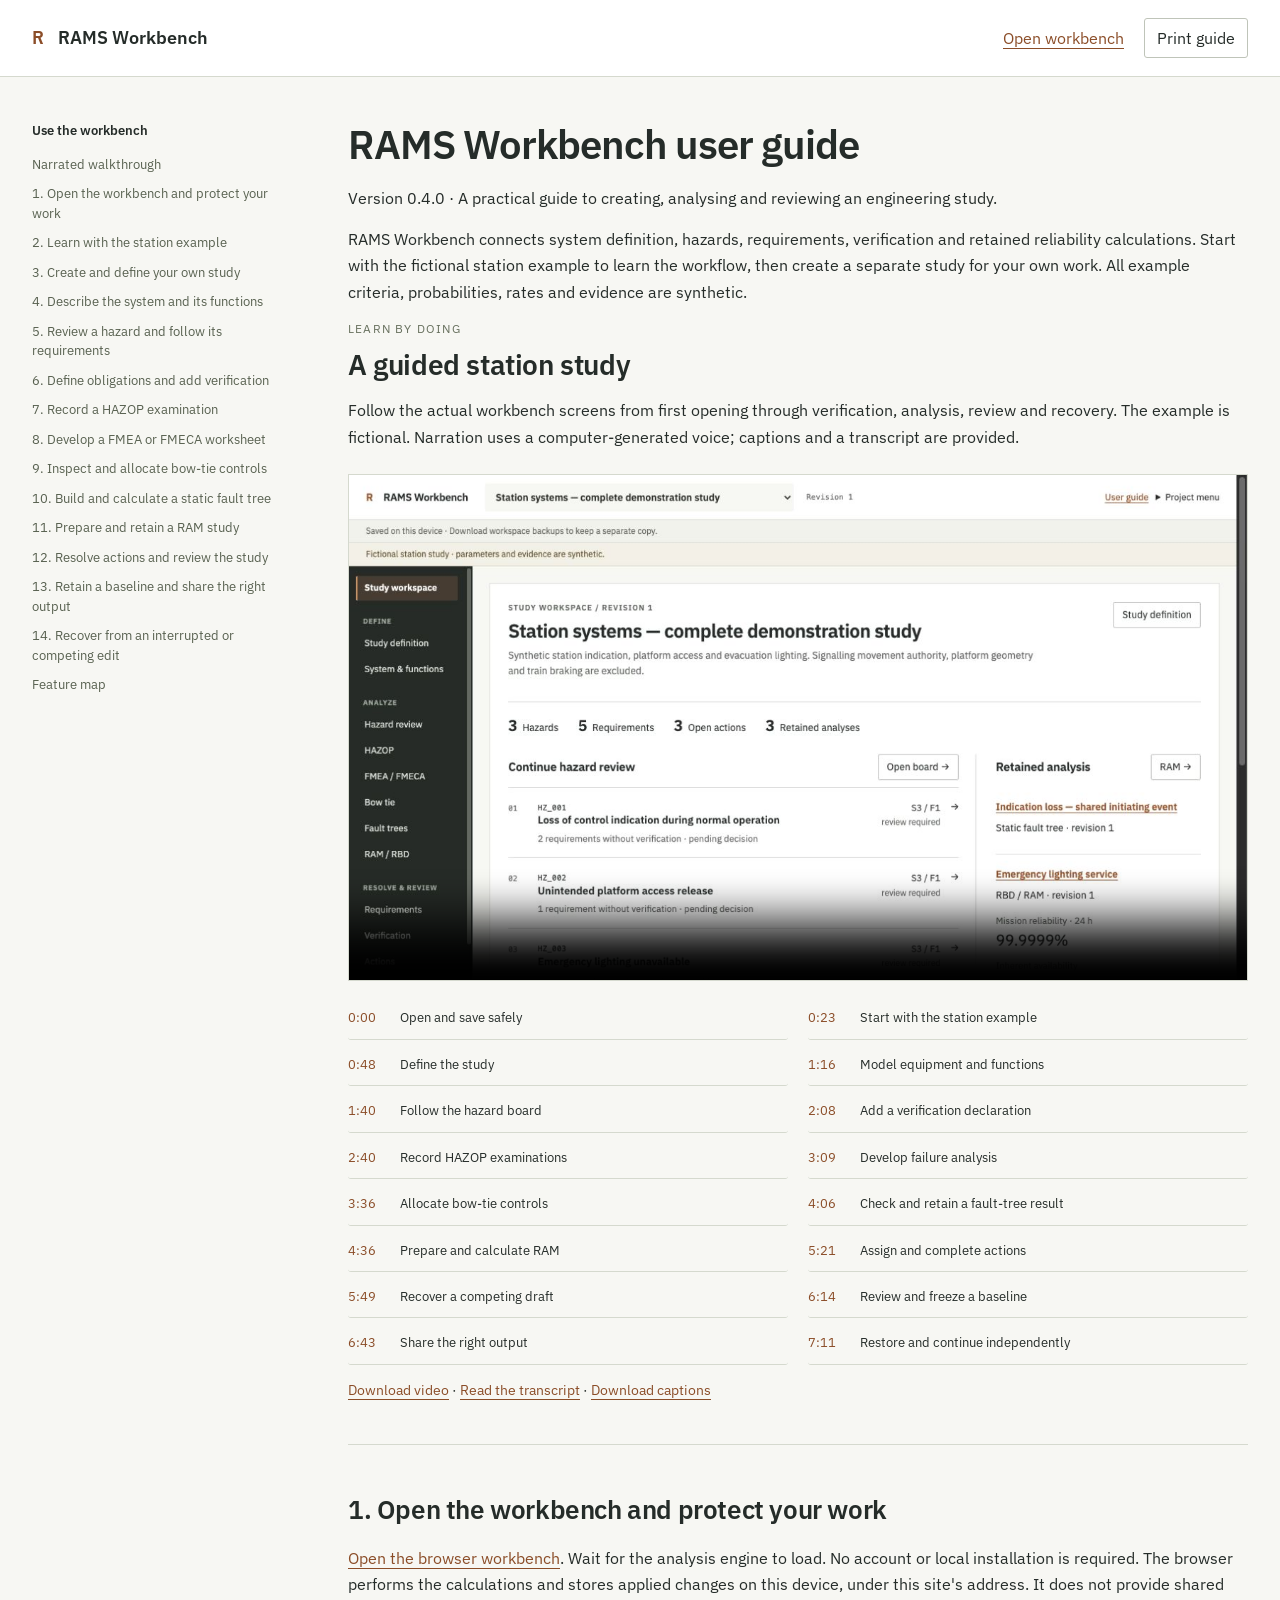
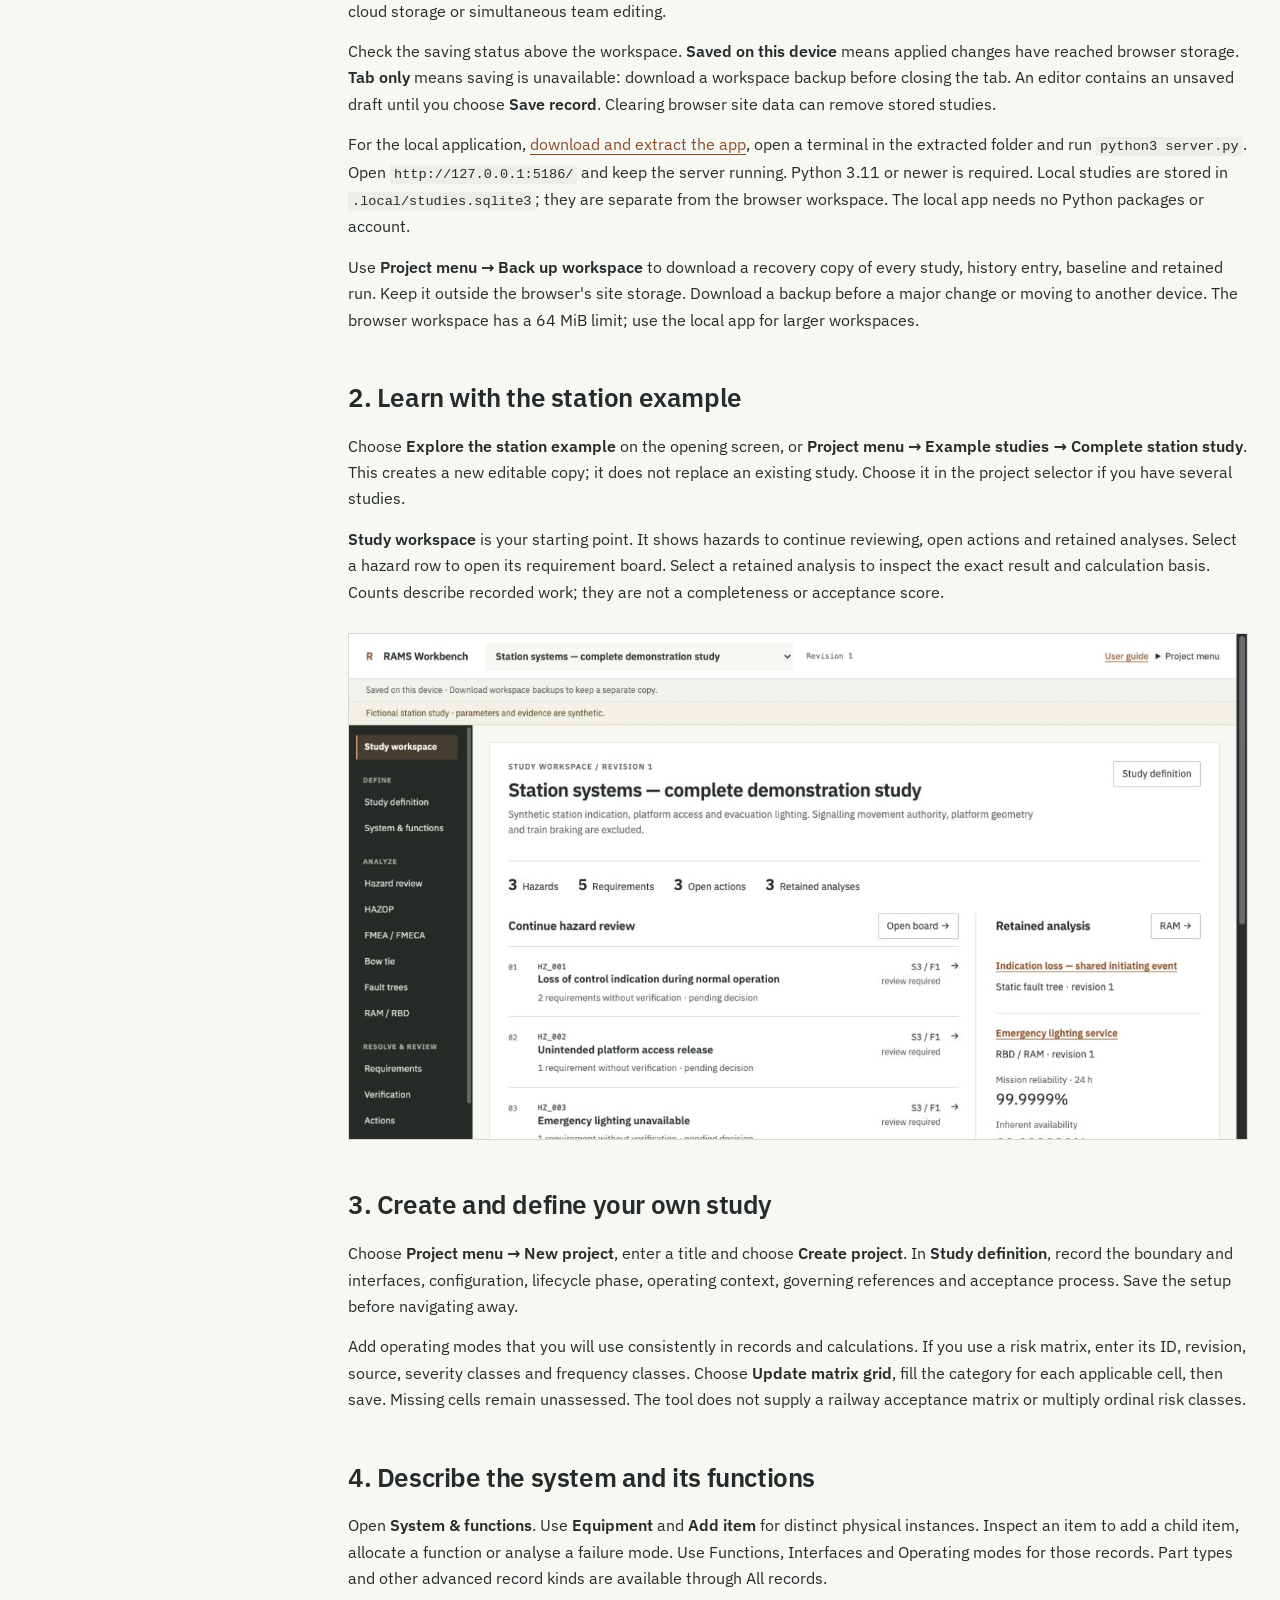
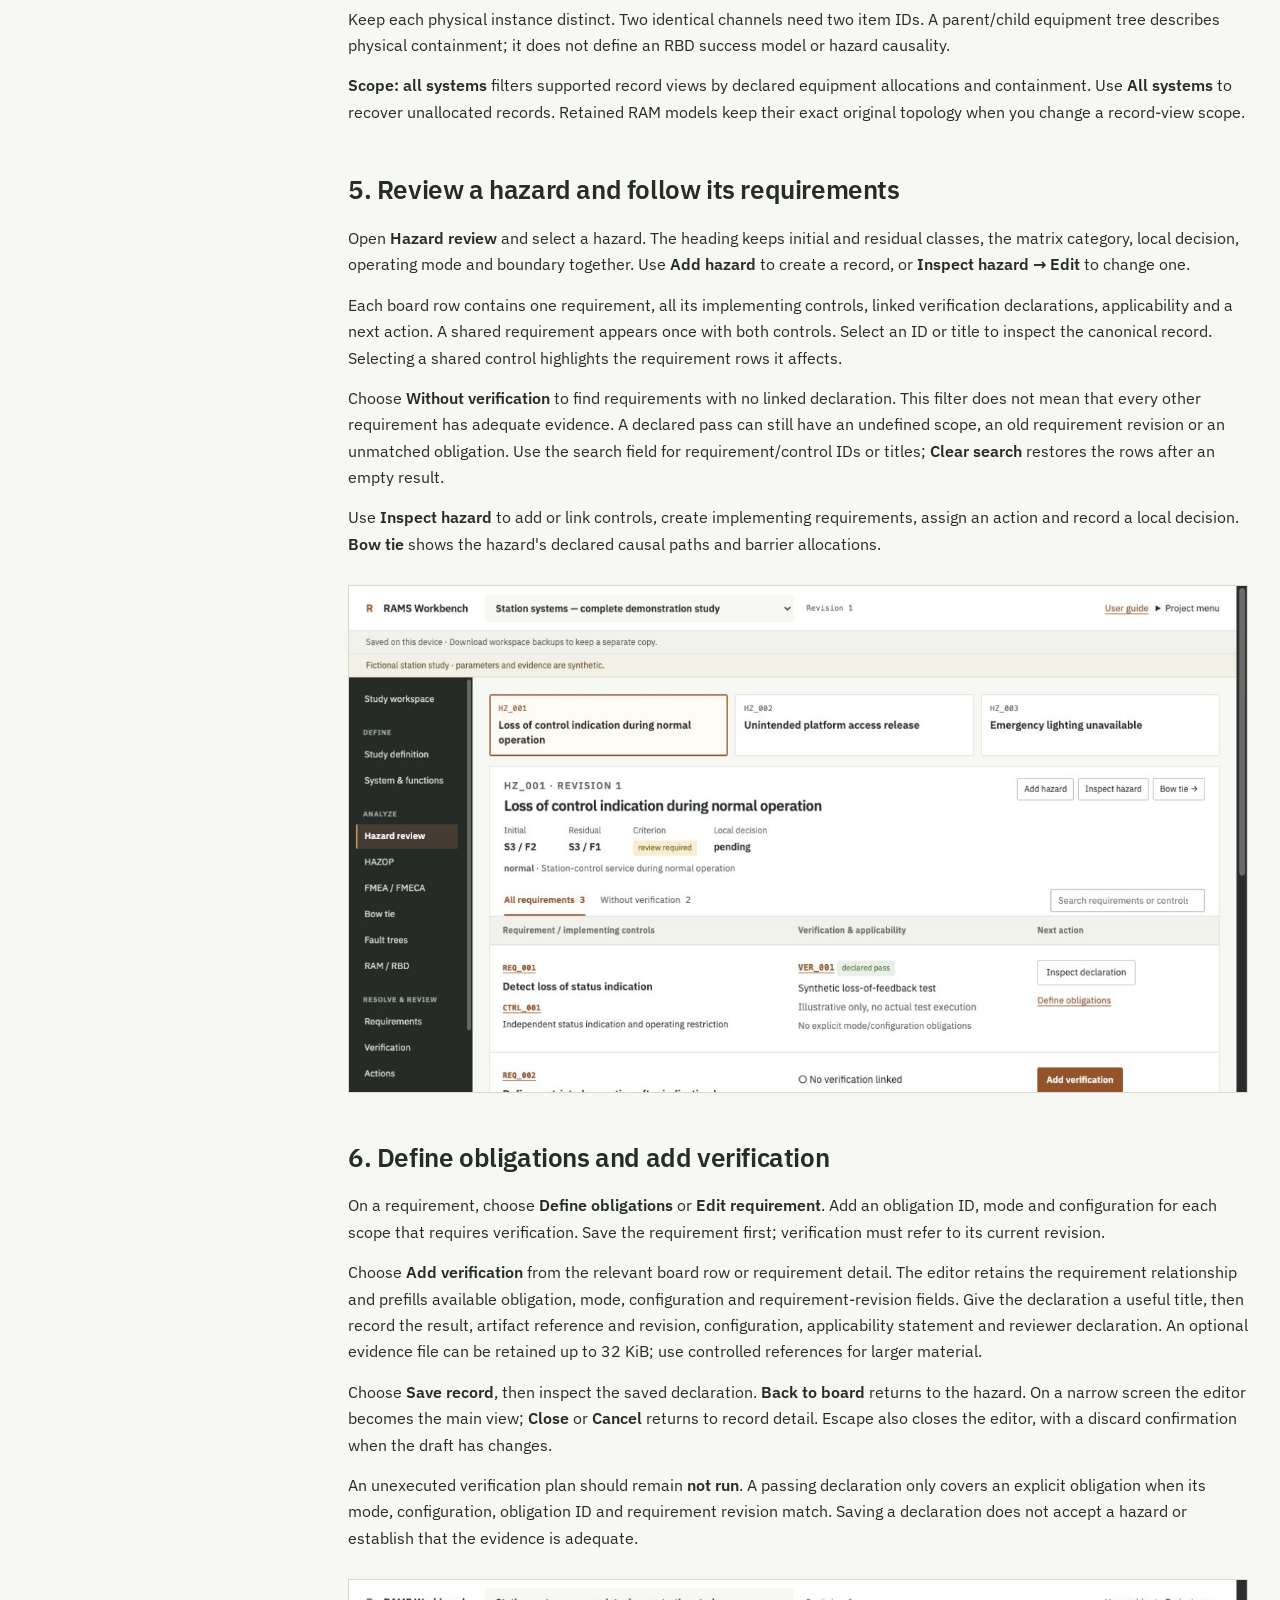
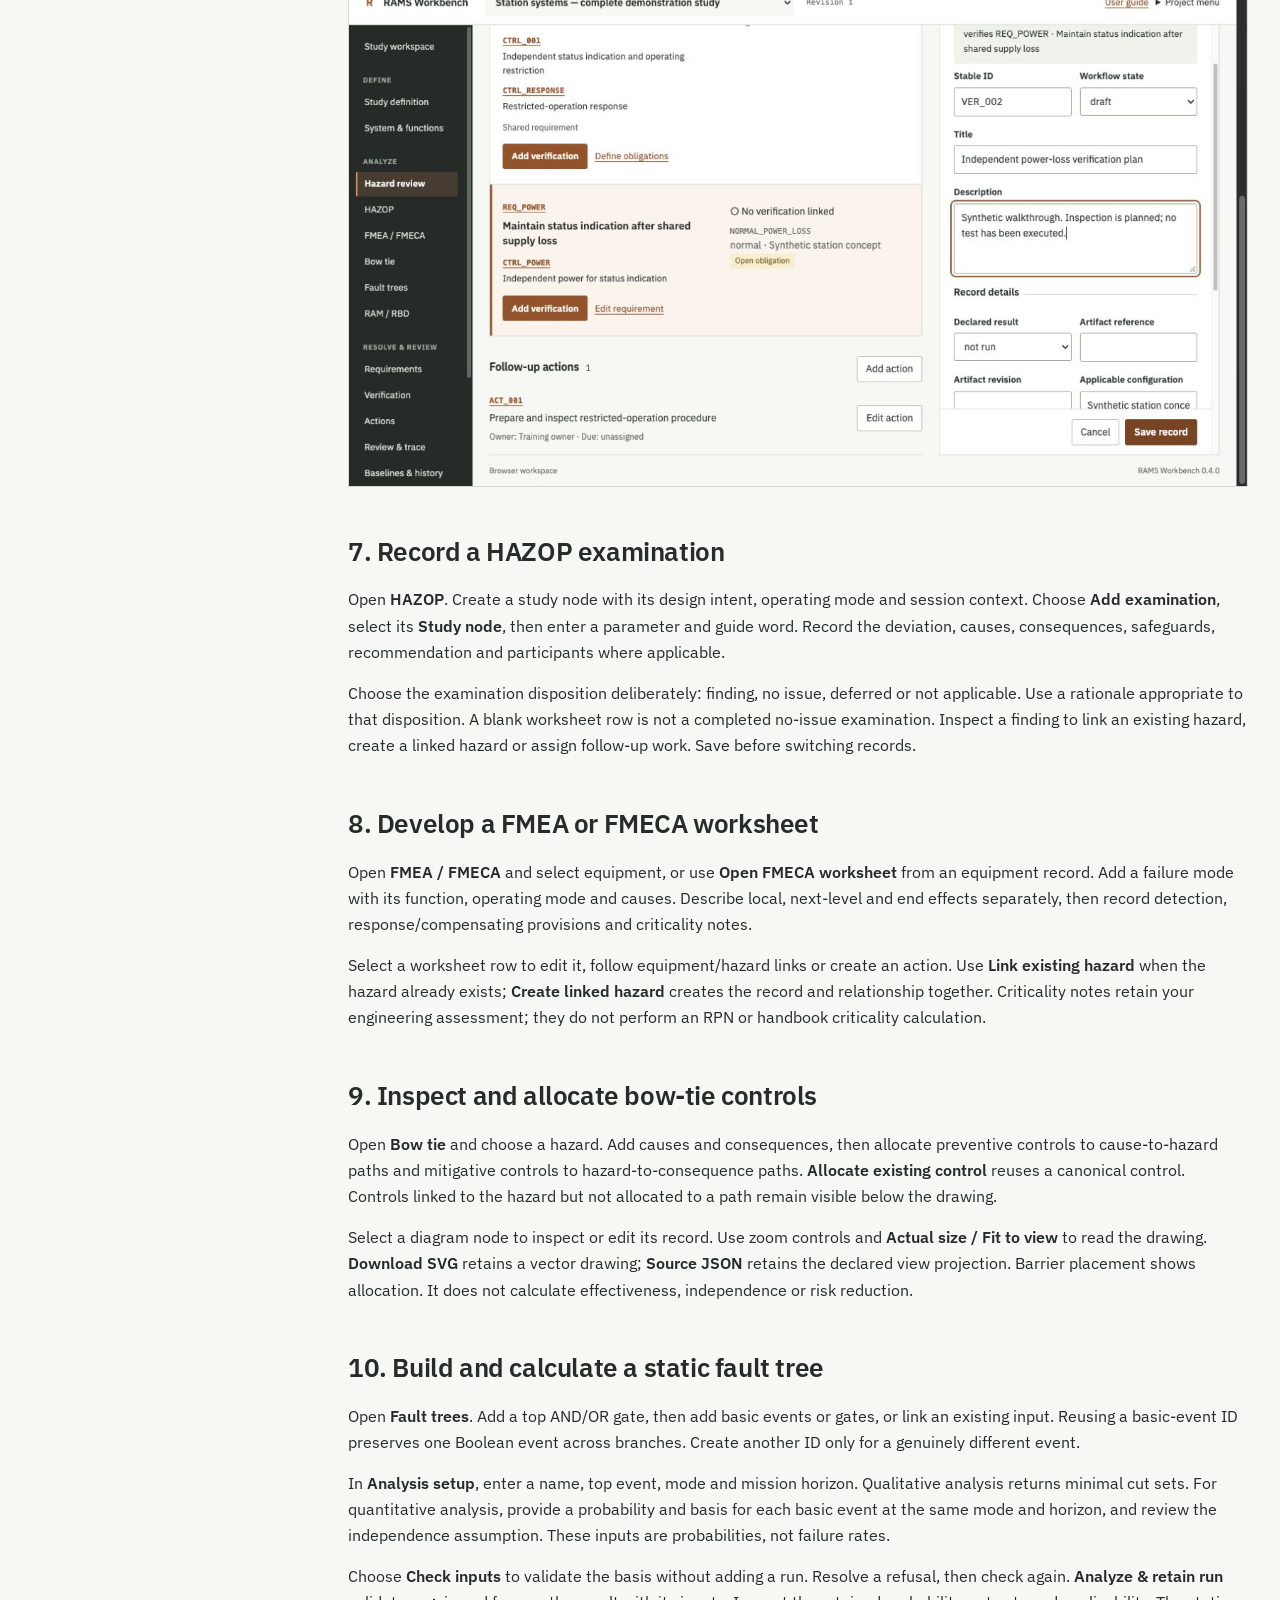
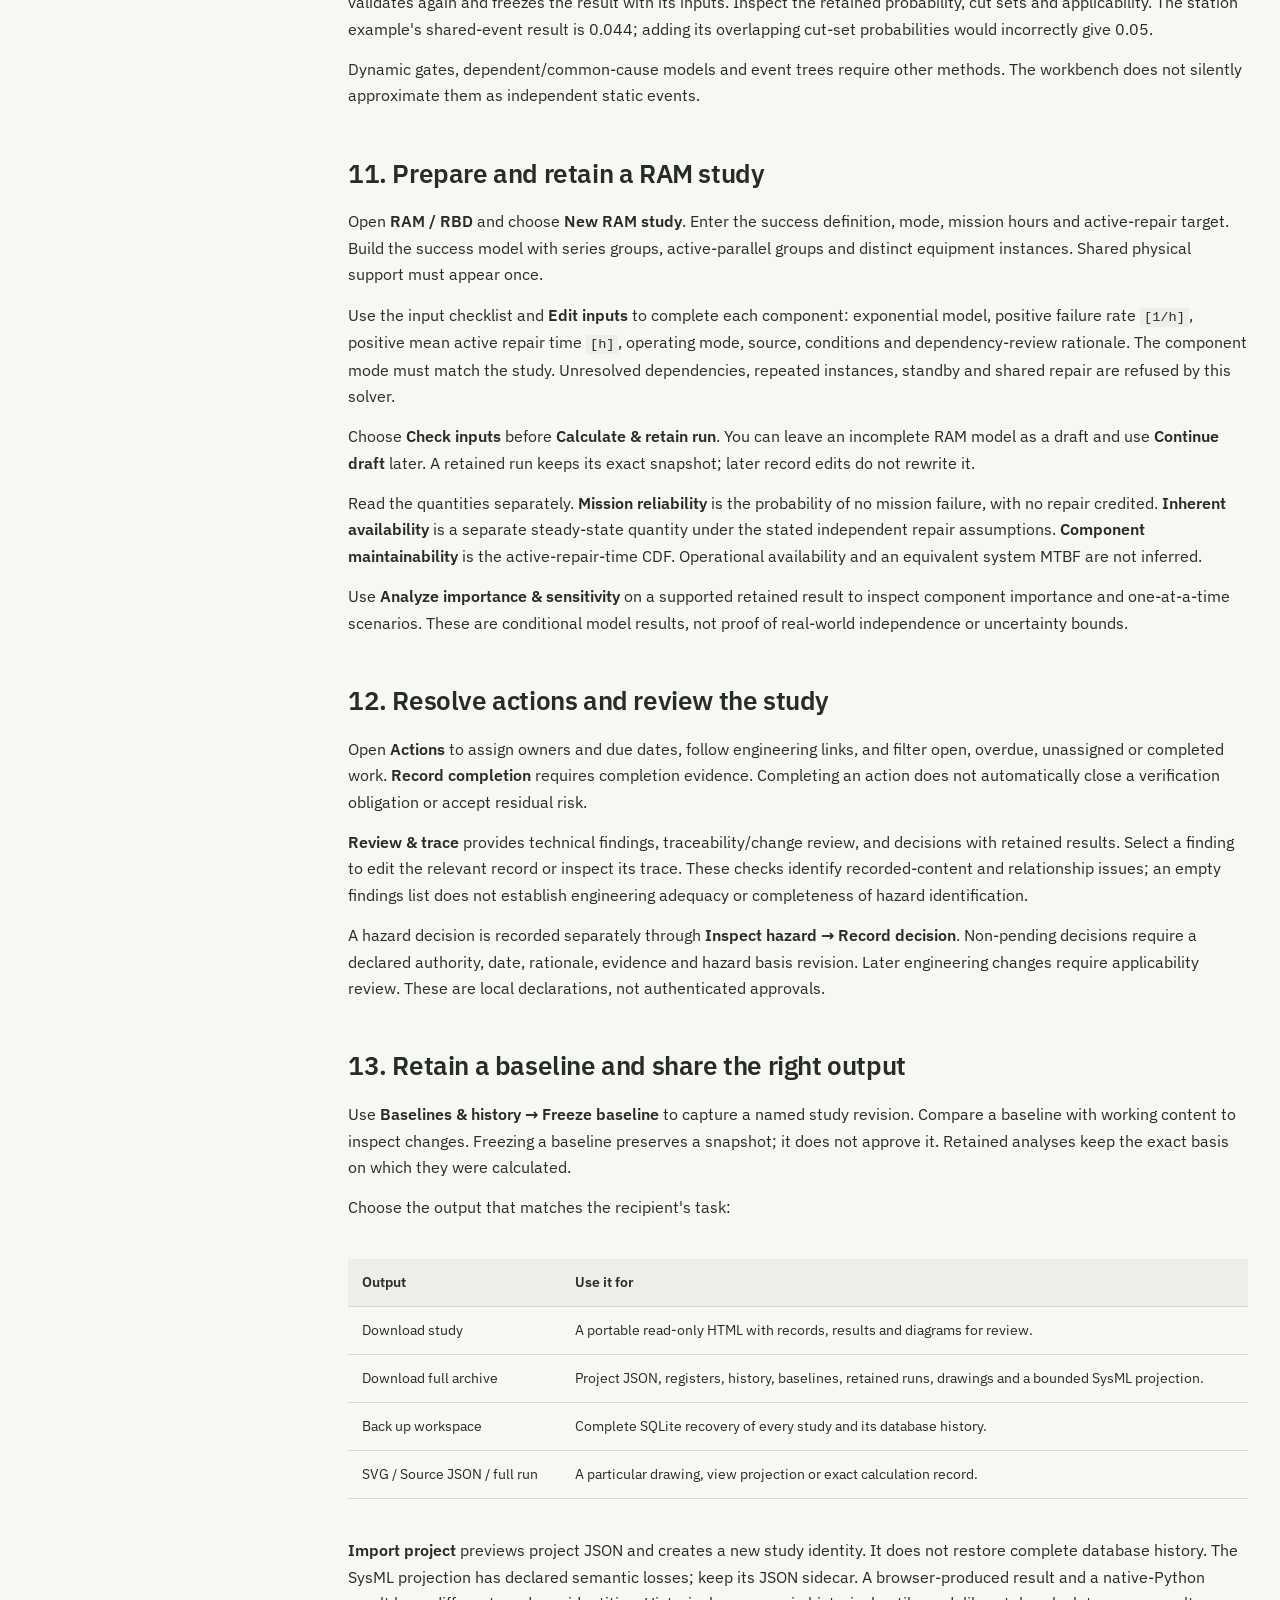
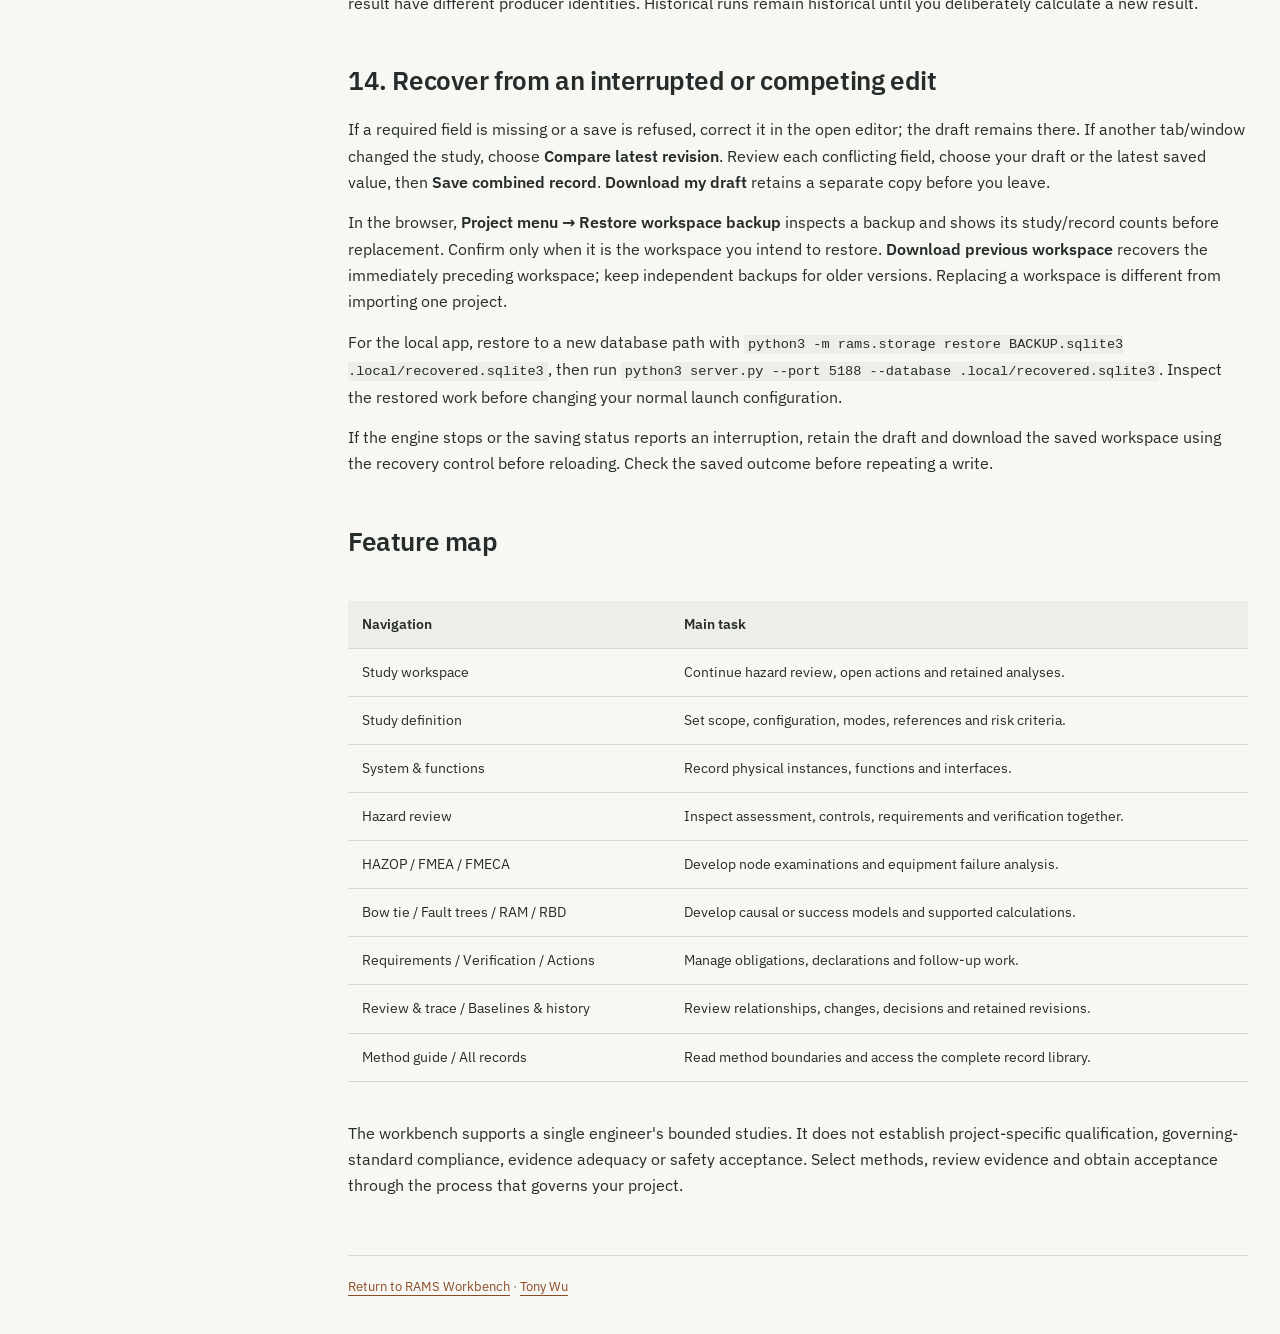
==== guide/index.html @ c4678a1a "Publish RAMS Workbench 0.4.0 with user guide and narrated walkthrough" ====
<!doctype html><html lang="en"><head><meta charset="utf-8"><meta name="viewport" content="width=device-width,initial-scale=1"><title>RAMS Workbench — user guide & walkthrough</title><link rel="stylesheet" href="guide.css"><script src="guide.js" defer></script></head><body>
<header><a class="brand" href="../">R <span>RAMS Workbench</span></a><div><a href="../">Open workbench</a><button id="printGuide">Print guide</button></div></header>
<main><aside aria-label="Guide contents"><strong>Use the workbench</strong><a href="#walkthrough">Narrated walkthrough</a><a href="#1-open-the-workbench-and-protect-your-work">1. Open the workbench and protect your work</a><a href="#2-learn-with-the-station-example">2. Learn with the station example</a><a href="#3-create-and-define-your-own-study">3. Create and define your own study</a><a href="#4-describe-the-system-and-its-functions">4. Describe the system and its functions</a><a href="#5-review-a-hazard-and-follow-its-requirements">5. Review a hazard and follow its requirements</a><a href="#6-define-obligations-and-add-verification">6. Define obligations and add verification</a><a href="#7-record-a-hazop-examination">7. Record a HAZOP examination</a><a href="#8-develop-a-fmea-or-fmeca-worksheet">8. Develop a FMEA or FMECA worksheet</a><a href="#9-inspect-and-allocate-bow-tie-controls">9. Inspect and allocate bow-tie controls</a><a href="#10-build-and-calculate-a-static-fault-tree">10. Build and calculate a static fault tree</a><a href="#11-prepare-and-retain-a-ram-study">11. Prepare and retain a RAM study</a><a href="#12-resolve-actions-and-review-the-study">12. Resolve actions and review the study</a><a href="#13-retain-a-baseline-and-share-the-right-output">13. Retain a baseline and share the right output</a><a href="#14-recover-from-an-interrupted-or-competing-edit">14. Recover from an interrupted or competing edit</a><a href="#feature-map">Feature map</a></aside><article><h1 id="rams-workbench-user-guide">RAMS Workbench user guide</h1>
<p>Version 0.4.0 · A practical guide to creating, analysing and reviewing an engineering study.</p>
<p>RAMS Workbench connects system definition, hazards, requirements, verification and retained reliability calculations. Start with the fictional station example to learn the workflow, then create a separate study for your own work. All example criteria, probabilities, rates and evidence are synthetic.</p>
<section id="walkthrough" aria-labelledby="videoTitle"><p class="eyebrow">LEARN BY DOING</p><h2 id="videoTitle">A guided station study</h2><p>Follow the actual workbench screens from first opening through verification, analysis, review and recovery. The example is fictional. Narration uses a computer-generated voice; captions and a transcript are provided.</p><video id="walkthroughVideo" controls preload="metadata" poster="images/02-workspace.jpg"><source src="walkthrough.mp4" type="video/mp4"><track src="captions.vtt" kind="captions" srclang="en" label="English">Your browser does not support video. <a href="walkthrough.mp4">Download the walkthrough</a>.</video><div id="chapters" aria-label="Walkthrough chapters"></div><p class="video-links"><a href="walkthrough.mp4" download>Download video</a> · <a href="transcript.html">Read the transcript</a> · <a href="captions.vtt" download>Download captions</a></p></section>
<h2 id="1-open-the-workbench-and-protect-your-work">1. Open the workbench and protect your work</h2>
<p><a href="https://haitaowu12.github.io/rams-workbench-pages/">Open the browser workbench</a>. Wait for the analysis engine to load. No account or local installation is required. The browser performs the calculations and stores applied changes on this device, under this site&#x27;s address. It does not provide shared cloud storage or simultaneous team editing.</p>
<p>Check the saving status above the workspace. <strong>Saved on this device</strong> means applied changes have reached browser storage. <strong>Tab only</strong> means saving is unavailable: download a workspace backup before closing the tab. An editor contains an unsaved draft until you choose <strong>Save record</strong>. Clearing browser site data can remove stored studies.</p>
<p>For the local application, <a href="https://haitaowu12.github.io/rams-workbench-pages/rams-workbench.zip">download and extract the app</a>, open a terminal in the extracted folder and run <code>python3 server.py</code>. Open <code>http://127.0.0.1:5186/</code> and keep the server running. Python 3.11 or newer is required. Local studies are stored in <code>.local/studies.sqlite3</code>; they are separate from the browser workspace. The local app needs no Python packages or account.</p>
<p>Use <strong>Project menu → Back up workspace</strong> to download a recovery copy of every study, history entry, baseline and retained run. Keep it outside the browser&#x27;s site storage. Download a backup before a major change or moving to another device. The browser workspace has a 64 MiB limit; use the local app for larger workspaces.</p>
<h2 id="2-learn-with-the-station-example">2. Learn with the station example</h2>
<p>Choose <strong>Explore the station example</strong> on the opening screen, or <strong>Project menu → Example studies → Complete station study</strong>. This creates a new editable copy; it does not replace an existing study. Choose it in the project selector if you have several studies.</p>
<p><strong>Study workspace</strong> is your starting point. It shows hazards to continue reviewing, open actions and retained analyses. Select a hazard row to open its requirement board. Select a retained analysis to inspect the exact result and calculation basis. Counts describe recorded work; they are not a completeness or acceptance score.</p>
<p><img loading="lazy" alt="Study workspace with hazard review, actions and retained analyses" src="./images/02-workspace.jpg"></p>
<h2 id="3-create-and-define-your-own-study">3. Create and define your own study</h2>
<p>Choose <strong>Project menu → New project</strong>, enter a title and choose <strong>Create project</strong>. In <strong>Study definition</strong>, record the boundary and interfaces, configuration, lifecycle phase, operating context, governing references and acceptance process. Save the setup before navigating away.</p>
<p>Add operating modes that you will use consistently in records and calculations. If you use a risk matrix, enter its ID, revision, source, severity classes and frequency classes. Choose <strong>Update matrix grid</strong>, fill the category for each applicable cell, then save. Missing cells remain unassessed. The tool does not supply a railway acceptance matrix or multiply ordinal risk classes.</p>
<h2 id="4-describe-the-system-and-its-functions">4. Describe the system and its functions</h2>
<p>Open <strong>System &amp; functions</strong>. Use <strong>Equipment</strong> and <strong>Add item</strong> for distinct physical instances. Inspect an item to add a child item, allocate a function or analyse a failure mode. Use Functions, Interfaces and Operating modes for those records. Part types and other advanced record kinds are available through All records.</p>
<p>Keep each physical instance distinct. Two identical channels need two item IDs. A parent/child equipment tree describes physical containment; it does not define an RBD success model or hazard causality.</p>
<p><strong>Scope: all systems</strong> filters supported record views by declared equipment allocations and containment. Use <strong>All systems</strong> to recover unallocated records. Retained RAM models keep their exact original topology when you change a record-view scope.</p>
<h2 id="5-review-a-hazard-and-follow-its-requirements">5. Review a hazard and follow its requirements</h2>
<p>Open <strong>Hazard review</strong> and select a hazard. The heading keeps initial and residual classes, the matrix category, local decision, operating mode and boundary together. Use <strong>Add hazard</strong> to create a record, or <strong>Inspect hazard → Edit</strong> to change one.</p>
<p>Each board row contains one requirement, all its implementing controls, linked verification declarations, applicability and a next action. A shared requirement appears once with both controls. Select an ID or title to inspect the canonical record. Selecting a shared control highlights the requirement rows it affects.</p>
<p>Choose <strong>Without verification</strong> to find requirements with no linked declaration. This filter does not mean that every other requirement has adequate evidence. A declared pass can still have an undefined scope, an old requirement revision or an unmatched obligation. Use the search field for requirement/control IDs or titles; <strong>Clear search</strong> restores the rows after an empty result.</p>
<p>Use <strong>Inspect hazard</strong> to add or link controls, create implementing requirements, assign an action and record a local decision. <strong>Bow tie</strong> shows the hazard&#x27;s declared causal paths and barrier allocations.</p>
<p><img loading="lazy" alt="Hazard requirement board with controls, applicability and next actions" src="./images/04-board.jpg"></p>
<h2 id="6-define-obligations-and-add-verification">6. Define obligations and add verification</h2>
<p>On a requirement, choose <strong>Define obligations</strong> or <strong>Edit requirement</strong>. Add an obligation ID, mode and configuration for each scope that requires verification. Save the requirement first; verification must refer to its current revision.</p>
<p>Choose <strong>Add verification</strong> from the relevant board row or requirement detail. The editor retains the requirement relationship and prefills available obligation, mode, configuration and requirement-revision fields. Give the declaration a useful title, then record the result, artifact reference and revision, configuration, applicability statement and reviewer declaration. An optional evidence file can be retained up to 32 KiB; use controlled references for larger material.</p>
<p>Choose <strong>Save record</strong>, then inspect the saved declaration. <strong>Back to board</strong> returns to the hazard. On a narrow screen the editor becomes the main view; <strong>Close</strong> or <strong>Cancel</strong> returns to record detail. Escape also closes the editor, with a discard confirmation when the draft has changes.</p>
<p>An unexecuted verification plan should remain <strong>not run</strong>. A passing declaration only covers an explicit obligation when its mode, configuration, obligation ID and requirement revision match. Saving a declaration does not accept a hazard or establish that the evidence is adequate.</p>
<p><img loading="lazy" alt="Verification editor alongside its requirement context" src="./images/05-verification.jpg"></p>
<h2 id="7-record-a-hazop-examination">7. Record a HAZOP examination</h2>
<p>Open <strong>HAZOP</strong>. Create a study node with its design intent, operating mode and session context. Choose <strong>Add examination</strong>, select its <strong>Study node</strong>, then enter a parameter and guide word. Record the deviation, causes, consequences, safeguards, recommendation and participants where applicable.</p>
<p>Choose the examination disposition deliberately: finding, no issue, deferred or not applicable. Use a rationale appropriate to that disposition. A blank worksheet row is not a completed no-issue examination. Inspect a finding to link an existing hazard, create a linked hazard or assign follow-up work. Save before switching records.</p>
<h2 id="8-develop-a-fmea-or-fmeca-worksheet">8. Develop a FMEA or FMECA worksheet</h2>
<p>Open <strong>FMEA / FMECA</strong> and select equipment, or use <strong>Open FMECA worksheet</strong> from an equipment record. Add a failure mode with its function, operating mode and causes. Describe local, next-level and end effects separately, then record detection, response/compensating provisions and criticality notes.</p>
<p>Select a worksheet row to edit it, follow equipment/hazard links or create an action. Use <strong>Link existing hazard</strong> when the hazard already exists; <strong>Create linked hazard</strong> creates the record and relationship together. Criticality notes retain your engineering assessment; they do not perform an RPN or handbook criticality calculation.</p>
<h2 id="9-inspect-and-allocate-bow-tie-controls">9. Inspect and allocate bow-tie controls</h2>
<p>Open <strong>Bow tie</strong> and choose a hazard. Add causes and consequences, then allocate preventive controls to cause-to-hazard paths and mitigative controls to hazard-to-consequence paths. <strong>Allocate existing control</strong> reuses a canonical control. Controls linked to the hazard but not allocated to a path remain visible below the drawing.</p>
<p>Select a diagram node to inspect or edit its record. Use zoom controls and <strong>Actual size / Fit to view</strong> to read the drawing. <strong>Download SVG</strong> retains a vector drawing; <strong>Source JSON</strong> retains the declared view projection. Barrier placement shows allocation. It does not calculate effectiveness, independence or risk reduction.</p>
<h2 id="10-build-and-calculate-a-static-fault-tree">10. Build and calculate a static fault tree</h2>
<p>Open <strong>Fault trees</strong>. Add a top AND/OR gate, then add basic events or gates, or link an existing input. Reusing a basic-event ID preserves one Boolean event across branches. Create another ID only for a genuinely different event.</p>
<p>In <strong>Analysis setup</strong>, enter a name, top event, mode and mission horizon. Qualitative analysis returns minimal cut sets. For quantitative analysis, provide a probability and basis for each basic event at the same mode and horizon, and review the independence assumption. These inputs are probabilities, not failure rates.</p>
<p>Choose <strong>Check inputs</strong> to validate the basis without adding a run. Resolve a refusal, then check again. <strong>Analyze &amp; retain run</strong> validates again and freezes the result with its inputs. Inspect the retained probability, cut sets and applicability. The station example&#x27;s shared-event result is 0.044; adding its overlapping cut-set probabilities would incorrectly give 0.05.</p>
<p>Dynamic gates, dependent/common-cause models and event trees require other methods. The workbench does not silently approximate them as independent static events.</p>
<h2 id="11-prepare-and-retain-a-ram-study">11. Prepare and retain a RAM study</h2>
<p>Open <strong>RAM / RBD</strong> and choose <strong>New RAM study</strong>. Enter the success definition, mode, mission hours and active-repair target. Build the success model with series groups, active-parallel groups and distinct equipment instances. Shared physical support must appear once.</p>
<p>Use the input checklist and <strong>Edit inputs</strong> to complete each component: exponential model, positive failure rate <code>[1/h]</code>, positive mean active repair time <code>[h]</code>, operating mode, source, conditions and dependency-review rationale. The component mode must match the study. Unresolved dependencies, repeated instances, standby and shared repair are refused by this solver.</p>
<p>Choose <strong>Check inputs</strong> before <strong>Calculate &amp; retain run</strong>. You can leave an incomplete RAM model as a draft and use <strong>Continue draft</strong> later. A retained run keeps its exact snapshot; later record edits do not rewrite it.</p>
<p>Read the quantities separately. <strong>Mission reliability</strong> is the probability of no mission failure, with no repair credited. <strong>Inherent availability</strong> is a separate steady-state quantity under the stated independent repair assumptions. <strong>Component maintainability</strong> is the active-repair-time CDF. Operational availability and an equivalent system MTBF are not inferred.</p>
<p>Use <strong>Analyze importance &amp; sensitivity</strong> on a supported retained result to inspect component importance and one-at-a-time scenarios. These are conditional model results, not proof of real-world independence or uncertainty bounds.</p>
<h2 id="12-resolve-actions-and-review-the-study">12. Resolve actions and review the study</h2>
<p>Open <strong>Actions</strong> to assign owners and due dates, follow engineering links, and filter open, overdue, unassigned or completed work. <strong>Record completion</strong> requires completion evidence. Completing an action does not automatically close a verification obligation or accept residual risk.</p>
<p><strong>Review &amp; trace</strong> provides technical findings, traceability/change review, and decisions with retained results. Select a finding to edit the relevant record or inspect its trace. These checks identify recorded-content and relationship issues; an empty findings list does not establish engineering adequacy or completeness of hazard identification.</p>
<p>A hazard decision is recorded separately through <strong>Inspect hazard → Record decision</strong>. Non-pending decisions require a declared authority, date, rationale, evidence and hazard basis revision. Later engineering changes require applicability review. These are local declarations, not authenticated approvals.</p>
<h2 id="13-retain-a-baseline-and-share-the-right-output">13. Retain a baseline and share the right output</h2>
<p>Use <strong>Baselines &amp; history → Freeze baseline</strong> to capture a named study revision. Compare a baseline with working content to inspect changes. Freezing a baseline preserves a snapshot; it does not approve it. Retained analyses keep the exact basis on which they were calculated.</p>
<p>Choose the output that matches the recipient&#x27;s task:</p>
<div class="table-wrap"><table><thead><tr><th scope="col">Output</th><th scope="col">Use it for</th></tr></thead><tbody><tr><td>Download study</td><td>A portable read-only HTML with records, results and diagrams for review.</td></tr><tr><td>Download full archive</td><td>Project JSON, registers, history, baselines, retained runs, drawings and a bounded SysML projection.</td></tr><tr><td>Back up workspace</td><td>Complete SQLite recovery of every study and its database history.</td></tr><tr><td>SVG / Source JSON / full run</td><td>A particular drawing, view projection or exact calculation record.</td></tr></tbody></table></div>
<p><strong>Import project</strong> previews project JSON and creates a new study identity. It does not restore complete database history. The SysML projection has declared semantic losses; keep its JSON sidecar. A browser-produced result and a native-Python result have different producer identities. Historical runs remain historical until you deliberately calculate a new result.</p>
<h2 id="14-recover-from-an-interrupted-or-competing-edit">14. Recover from an interrupted or competing edit</h2>
<p>If a required field is missing or a save is refused, correct it in the open editor; the draft remains there. If another tab/window changed the study, choose <strong>Compare latest revision</strong>. Review each conflicting field, choose your draft or the latest saved value, then <strong>Save combined record</strong>. <strong>Download my draft</strong> retains a separate copy before you leave.</p>
<p>In the browser, <strong>Project menu → Restore workspace backup</strong> inspects a backup and shows its study/record counts before replacement. Confirm only when it is the workspace you intend to restore. <strong>Download previous workspace</strong> recovers the immediately preceding workspace; keep independent backups for older versions. Replacing a workspace is different from importing one project.</p>
<p>For the local app, restore to a new database path with <code>python3 -m rams.storage restore BACKUP.sqlite3 .local/recovered.sqlite3</code>, then run <code>python3 server.py --port 5188 --database .local/recovered.sqlite3</code>. Inspect the restored work before changing your normal launch configuration.</p>
<p>If the engine stops or the saving status reports an interruption, retain the draft and download the saved workspace using the recovery control before reloading. Check the saved outcome before repeating a write.</p>
<h2 id="feature-map">Feature map</h2>
<div class="table-wrap"><table><thead><tr><th scope="col">Navigation</th><th scope="col">Main task</th></tr></thead><tbody><tr><td>Study workspace</td><td>Continue hazard review, open actions and retained analyses.</td></tr><tr><td>Study definition</td><td>Set scope, configuration, modes, references and risk criteria.</td></tr><tr><td>System &amp; functions</td><td>Record physical instances, functions and interfaces.</td></tr><tr><td>Hazard review</td><td>Inspect assessment, controls, requirements and verification together.</td></tr><tr><td>HAZOP / FMEA / FMECA</td><td>Develop node examinations and equipment failure analysis.</td></tr><tr><td>Bow tie / Fault trees / RAM / RBD</td><td>Develop causal or success models and supported calculations.</td></tr><tr><td>Requirements / Verification / Actions</td><td>Manage obligations, declarations and follow-up work.</td></tr><tr><td>Review &amp; trace / Baselines &amp; history</td><td>Review relationships, changes, decisions and retained revisions.</td></tr><tr><td>Method guide / All records</td><td>Read method boundaries and access the complete record library.</td></tr></tbody></table></div>
<p>The workbench supports a single engineer&#x27;s bounded studies. It does not establish project-specific qualification, governing-standard compliance, evidence adequacy or safety acceptance. Select methods, review evidence and obtain acceptance through the process that governs your project.</p>
<footer><a href="../">Return to RAMS Workbench</a> · <a href="https://haitaowu12.github.io/tony-wu-home/">Tony Wu</a></footer></article></main></body></html>
---- guide/guide.css ----
@font-face{font-family:Plex;src:url('../fonts/ibm-plex-sans-latin-400-normal.woff2')}@font-face{font-family:Plex;src:url('../fonts/ibm-plex-sans-latin-600-normal.woff2');font-weight:600}
:root{font-family:Plex,system-ui,sans-serif;color:#252c29;background:#f7f7f3;font-size:16px;line-height:1.65}*{box-sizing:border-box}body{margin:0}a{color:#8b4d28;text-underline-offset:4px}button{font:inherit;cursor:pointer;background:#fff;border:1px solid #bfc4b9;padding:6px 12px;border-radius:3px;color:inherit}a:focus-visible,button:focus-visible,video:focus-visible{outline:3px solid #96542c;outline-offset:4px}header{display:flex;justify-content:space-between;align-items:center;gap:20px;padding:18px 32px;background:#fff;border-bottom:1px solid #d5d9ce}header>div{display:flex;align-items:center;gap:20px}.brand{text-decoration:none;font-weight:600;font-size:18px}.brand span{margin-left:10px;color:#252c29}main{max-width:1380px;margin:auto;display:grid;grid-template-columns:260px minmax(0,1fr);gap:56px;padding:44px 32px}aside{position:sticky;top:24px;align-self:start;max-height:calc(100vh - 48px);overflow:auto;font-size:13px;line-height:1.5}aside strong{display:block;margin-bottom:14px}aside a{display:block;color:#586150;text-decoration:none;margin:10px 0;padding-right:12px}aside a:hover{color:#8b4d28;text-decoration:underline}article{max-width:950px;min-width:0}h1{font-size:40px;line-height:1.15;letter-spacing:-1px;margin:56px 0 18px}h2{font-size:26px;line-height:1.3;letter-spacing:-.4px;margin:48px 0 18px;scroll-margin-top:24px}p{margin:14px 0}img{display:block;width:100%;height:auto;border:1px solid #d5d9ce;margin:28px 0}code{font-family:ui-monospace,monospace;font-size:.85em;background:#eceee7;padding:2px 4px;overflow-wrap:anywhere}.eyebrow{font-size:12px;letter-spacing:.1em;color:#68715f;margin:0 0 8px}#walkthrough{padding-bottom:28px;border-bottom:1px solid #d5d9ce}article>h1:first-child{margin-top:0}#videoTitle{font-size:28px;margin:0 0 12px}video{width:100%;display:block;margin:24px 0 16px;background:#242b25;border:1px solid #d5d9ce}#chapters{display:grid;grid-template-columns:repeat(2,minmax(0,1fr));gap:4px 20px}#chapters button{border:0;border-bottom:1px solid #d5d9ce;background:transparent;text-align:left;padding:10px 0;font-size:13px;display:flex;gap:12px}#chapters time{font-variant-numeric:tabular-nums;color:#8b4d28;min-width:40px}.video-links{font-size:14px}.table-wrap{overflow:auto}table{width:100%;border-collapse:collapse;font-size:14px;margin:24px 0}th,td{text-align:left;vertical-align:top;border-bottom:1px solid #d5d9ce;padding:12px 14px}th{background:#eceee7}td:first-child{min-width:160px}footer{border-top:1px solid #d5d9ce;margin-top:56px;padding-top:20px;font-size:13px;color:#68715f}body.transcript main{display:block;max-width:940px}body.transcript article{max-width:none}.transcript h2 a{font-size:14px;font-weight:400;letter-spacing:0;white-space:nowrap}
@media(max-width:900px){main{grid-template-columns:1fr;gap:24px}aside{position:static;max-height:none;display:flex;flex-wrap:wrap;gap:4px 18px;border-bottom:1px solid #d5d9ce;padding-bottom:20px}aside strong{width:100%}aside a{margin:3px 0}h1{font-size:32px}}
@media(max-width:550px){header{padding:14px 18px;flex-wrap:wrap;gap:12px}header>div{gap:14px;font-size:14px}main{padding:28px 18px}#chapters{grid-template-columns:1fr}#videoTitle{font-size:30px}h2{font-size:23px}h1{font-size:30px}}
@media print{header,aside,#walkthrough,footer{display:none}main{display:block;padding:0}article{max-width:none}h1{margin-top:0}h2{break-after:avoid;font-size:20px}p,td{font-size:11px;line-height:1.5}img{max-height:320px;object-fit:contain;break-inside:avoid}a{color:inherit}body{background:#fff}}
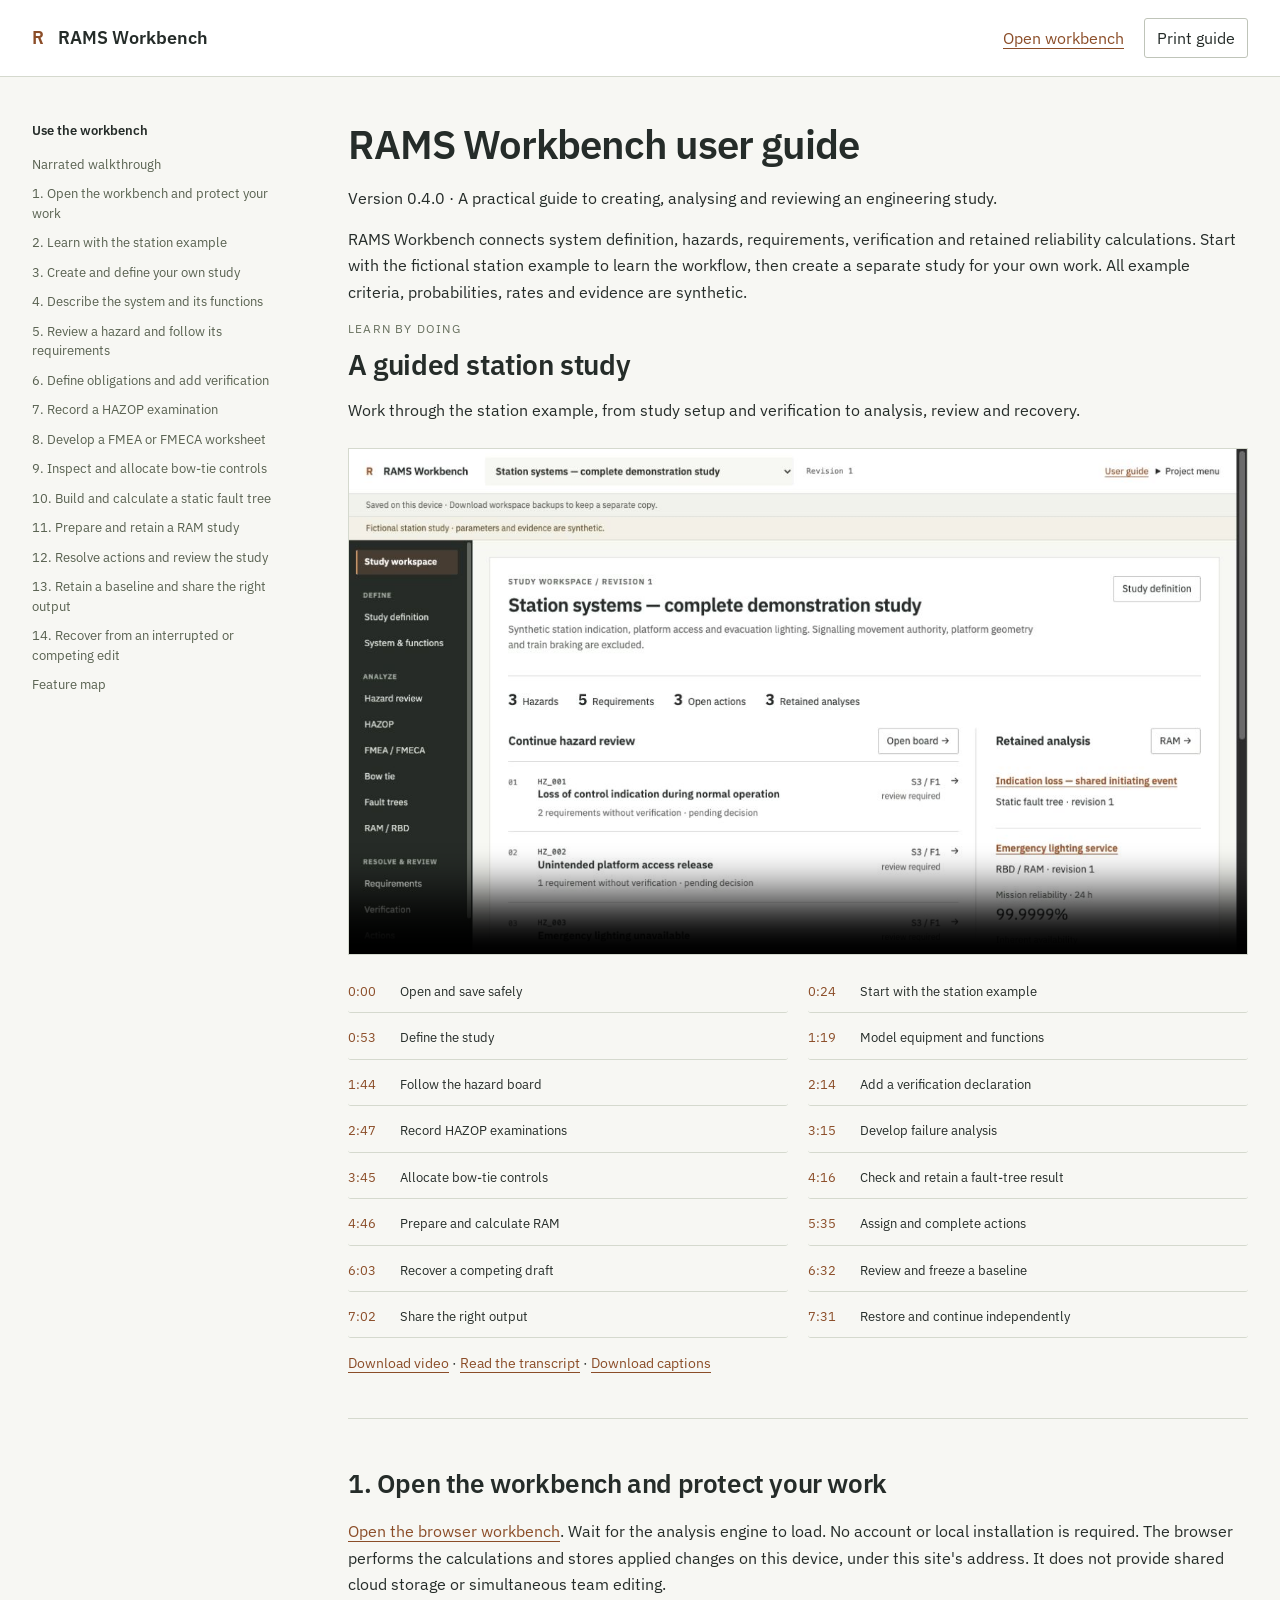
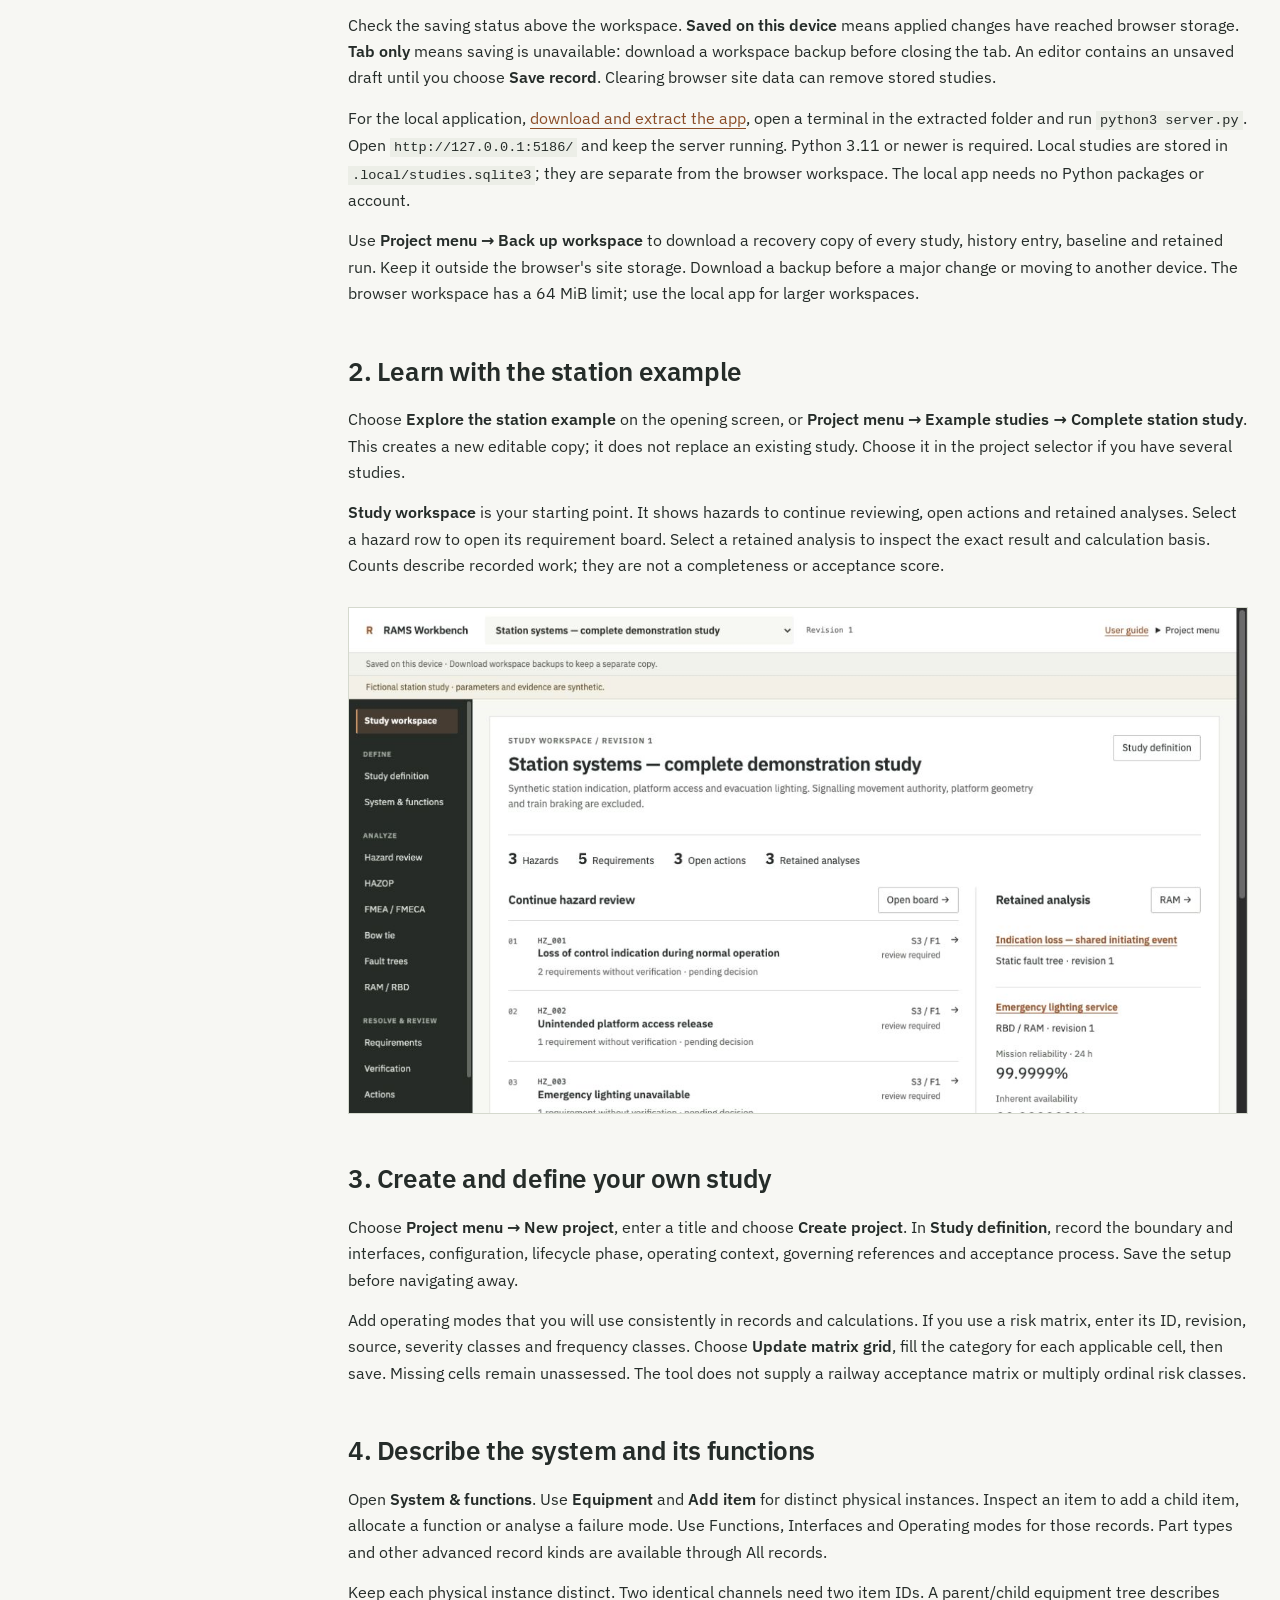
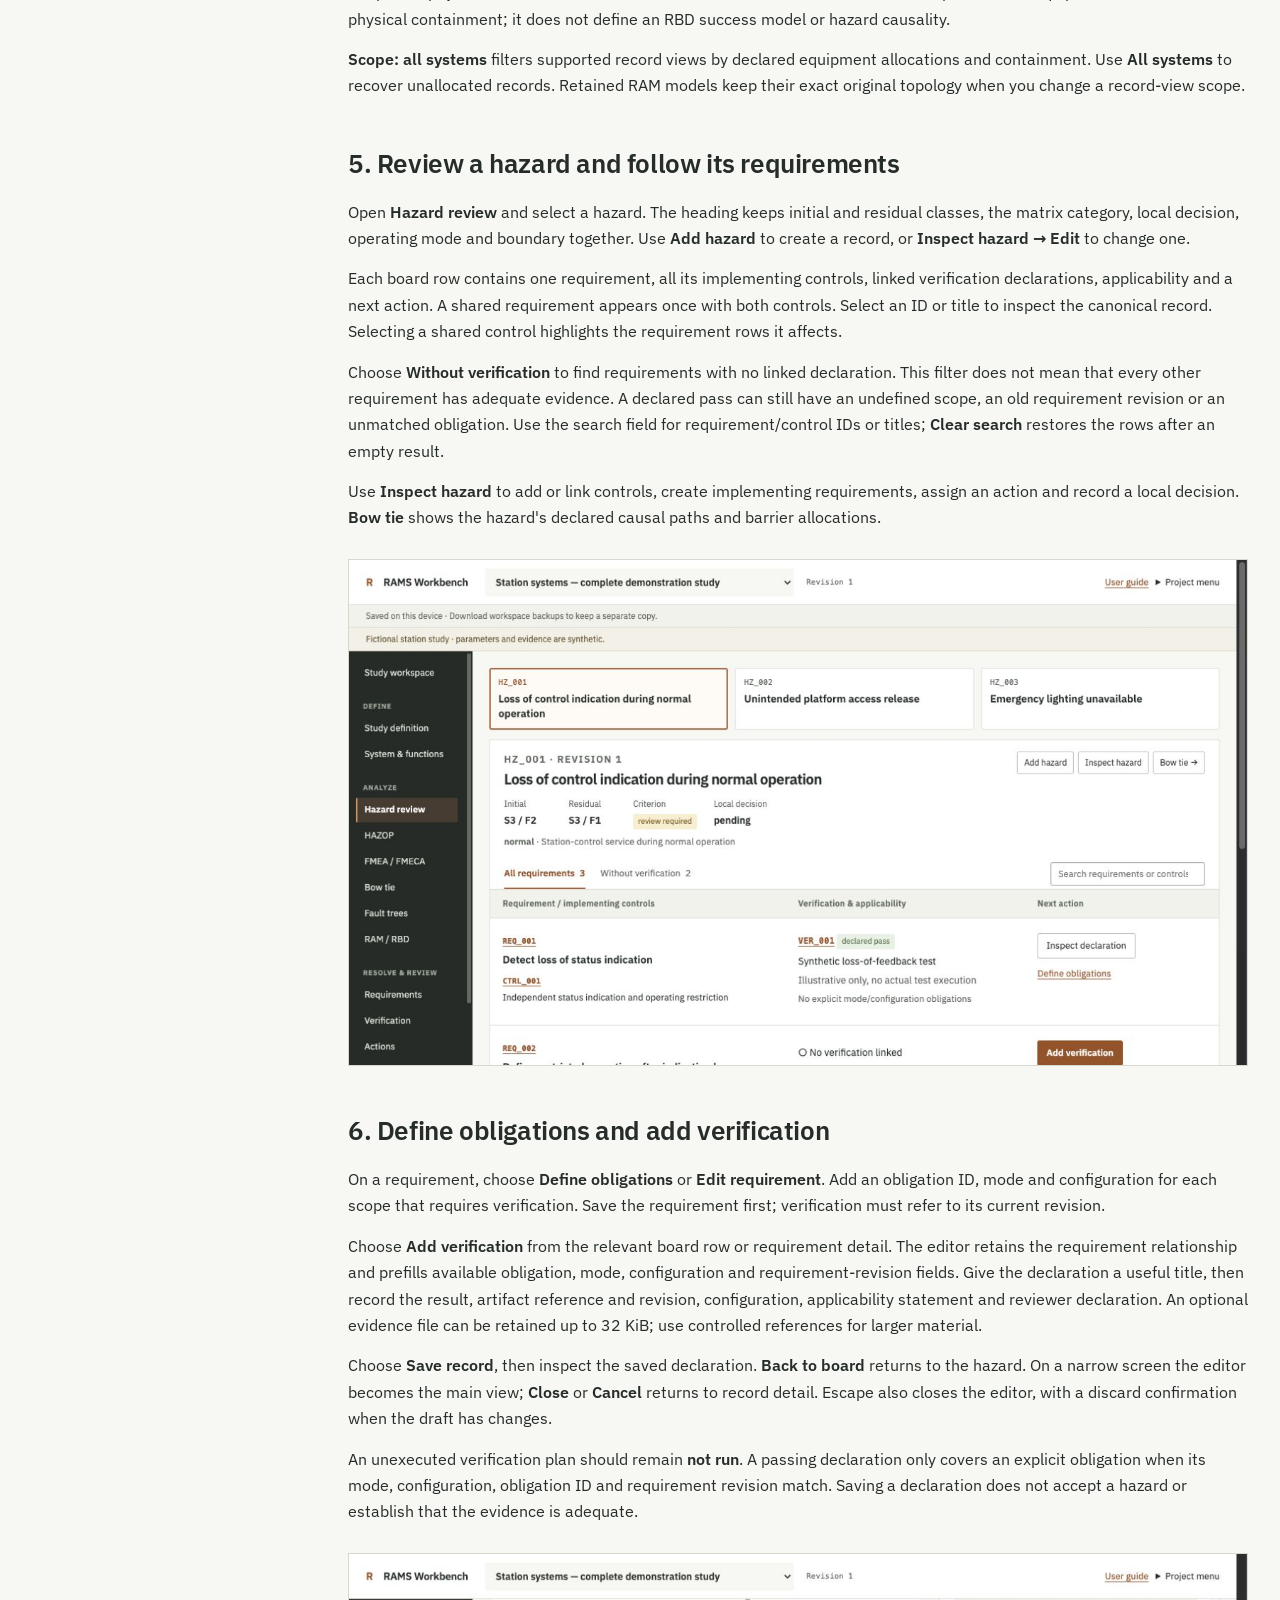
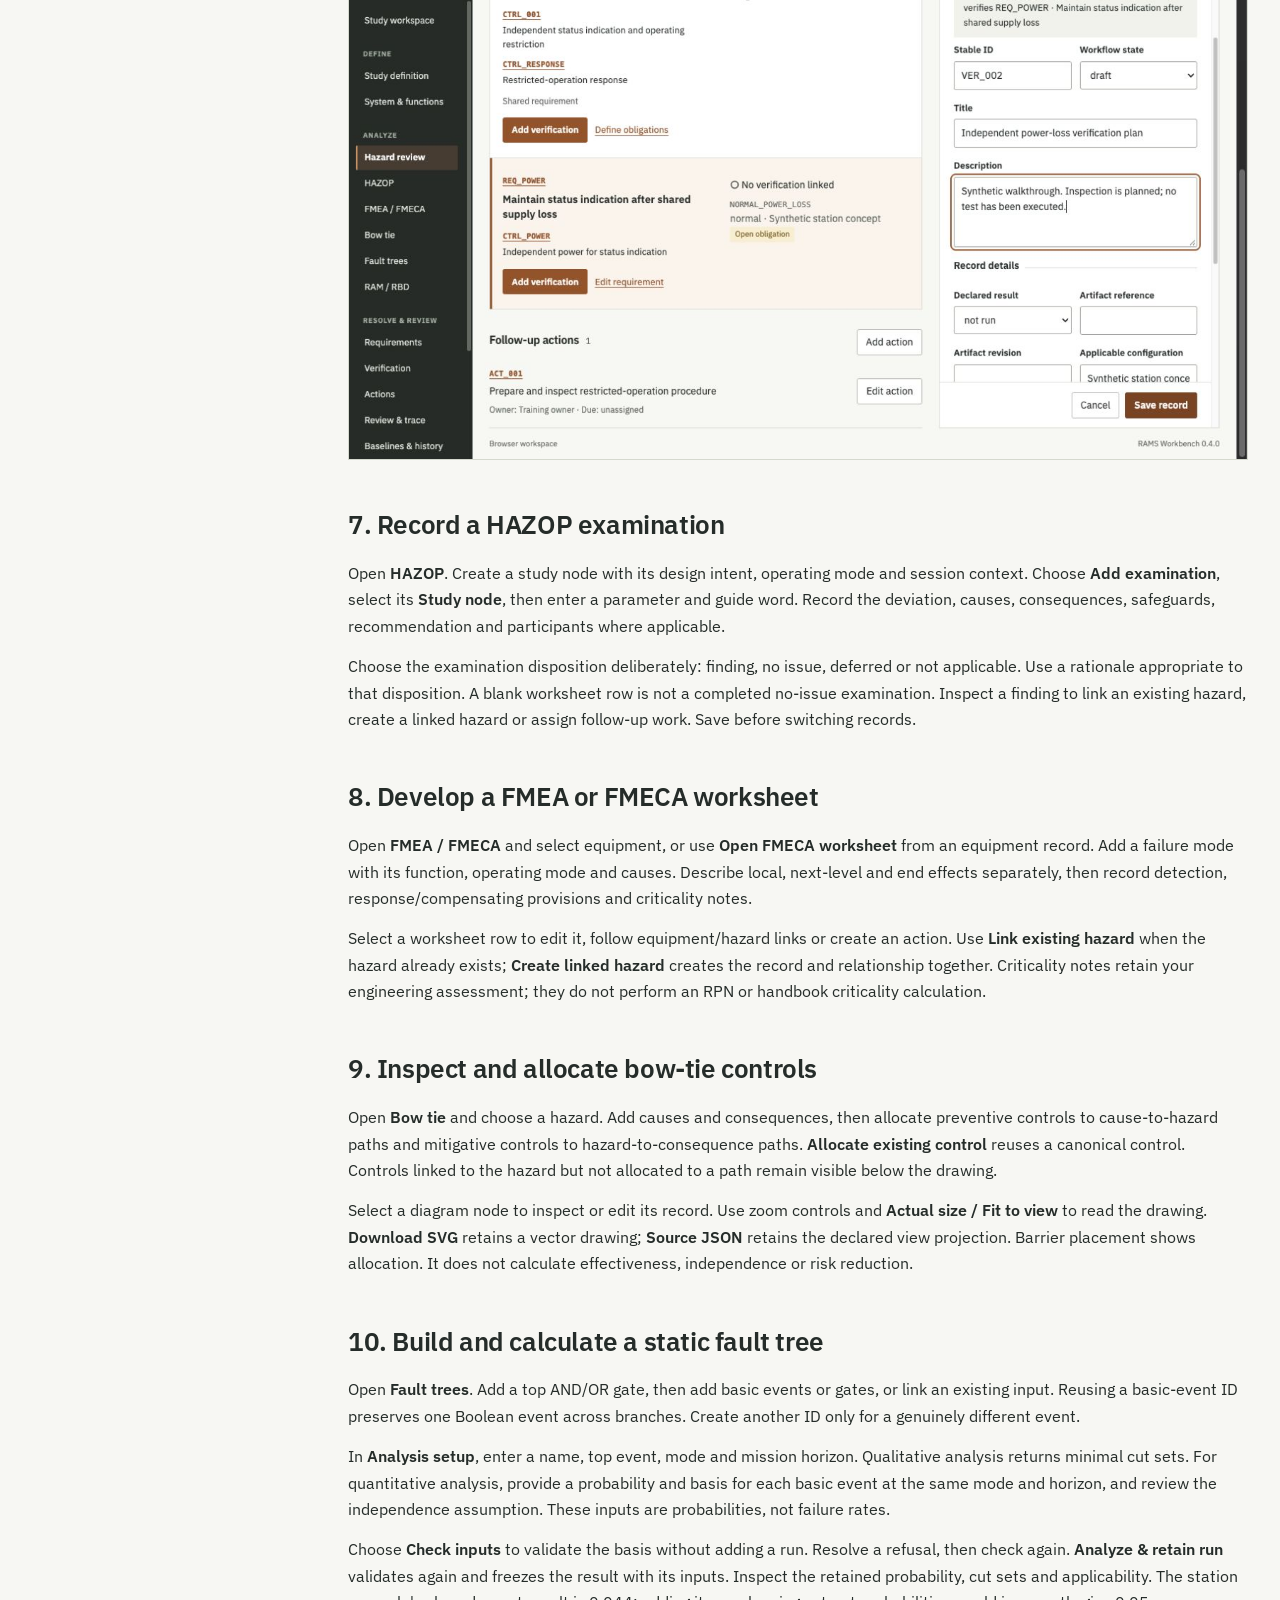
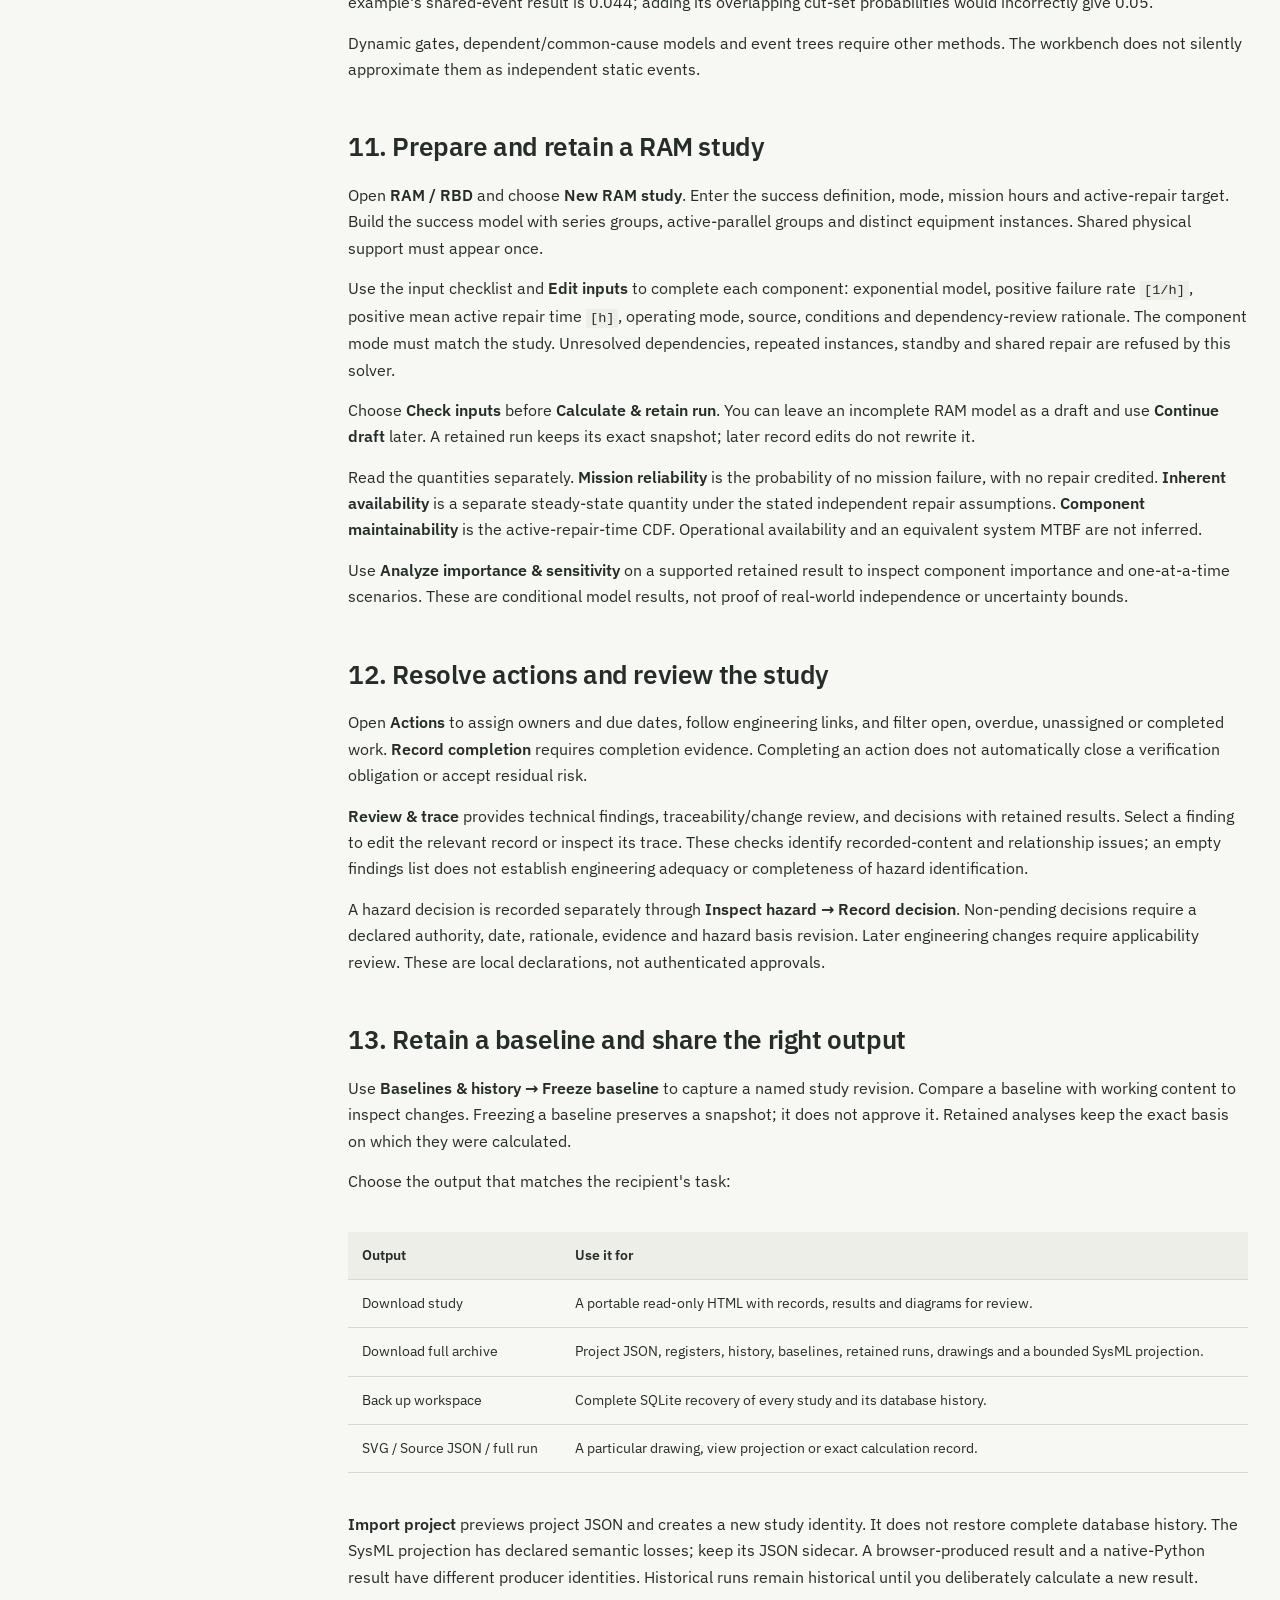
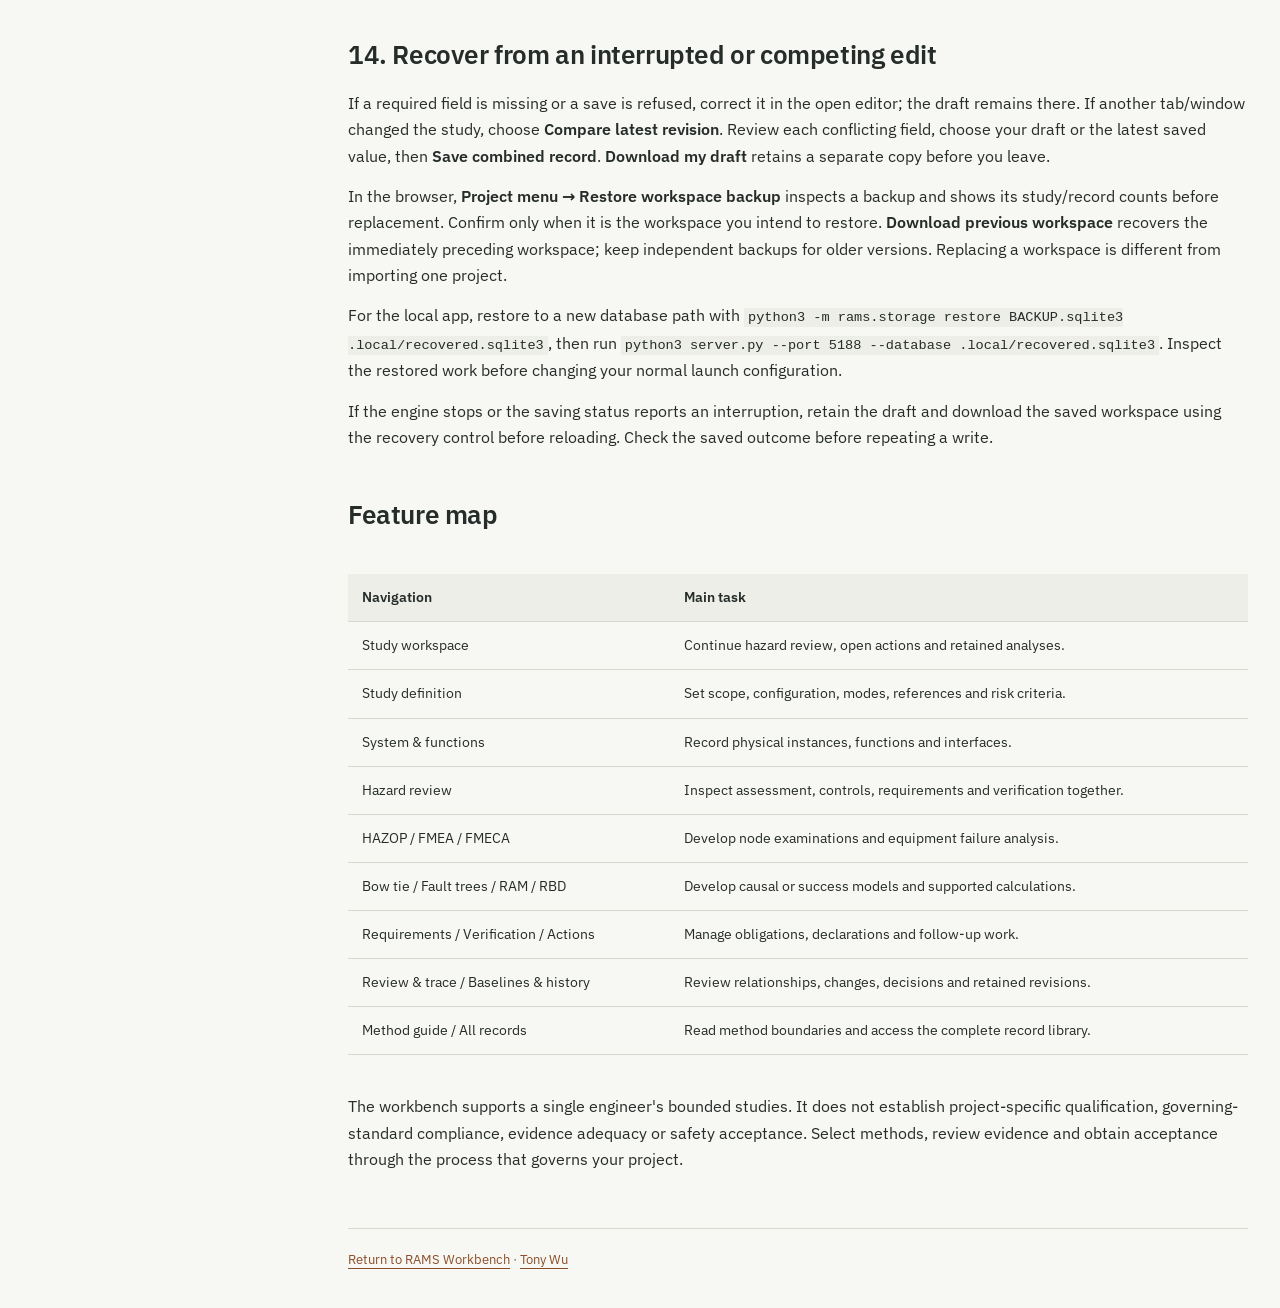
==== commit f6e86047: "Publish natural walkthrough narration from 45fa7f87f258" ====
--- a/guide/index.html
+++ b/guide/index.html
@@ -3,7 +3,7 @@
 <main><aside aria-label="Guide contents"><strong>Use the workbench</strong><a href="#walkthrough">Narrated walkthrough</a><a href="#1-open-the-workbench-and-protect-your-work">1. Open the workbench and protect your work</a><a href="#2-learn-with-the-station-example">2. Learn with the station example</a><a href="#3-create-and-define-your-own-study">3. Create and define your own study</a><a href="#4-describe-the-system-and-its-functions">4. Describe the system and its functions</a><a href="#5-review-a-hazard-and-follow-its-requirements">5. Review a hazard and follow its requirements</a><a href="#6-define-obligations-and-add-verification">6. Define obligations and add verification</a><a href="#7-record-a-hazop-examination">7. Record a HAZOP examination</a><a href="#8-develop-a-fmea-or-fmeca-worksheet">8. Develop a FMEA or FMECA worksheet</a><a href="#9-inspect-and-allocate-bow-tie-controls">9. Inspect and allocate bow-tie controls</a><a href="#10-build-and-calculate-a-static-fault-tree">10. Build and calculate a static fault tree</a><a href="#11-prepare-and-retain-a-ram-study">11. Prepare and retain a RAM study</a><a href="#12-resolve-actions-and-review-the-study">12. Resolve actions and review the study</a><a href="#13-retain-a-baseline-and-share-the-right-output">13. Retain a baseline and share the right output</a><a href="#14-recover-from-an-interrupted-or-competing-edit">14. Recover from an interrupted or competing edit</a><a href="#feature-map">Feature map</a></aside><article><h1 id="rams-workbench-user-guide">RAMS Workbench user guide</h1>
 <p>Version 0.4.0 · A practical guide to creating, analysing and reviewing an engineering study.</p>
 <p>RAMS Workbench connects system definition, hazards, requirements, verification and retained reliability calculations. Start with the fictional station example to learn the workflow, then create a separate study for your own work. All example criteria, probabilities, rates and evidence are synthetic.</p>
-<section id="walkthrough" aria-labelledby="videoTitle"><p class="eyebrow">LEARN BY DOING</p><h2 id="videoTitle">A guided station study</h2><p>Follow the actual workbench screens from first opening through verification, analysis, review and recovery. The example is fictional. Narration uses a computer-generated voice; captions and a transcript are provided.</p><video id="walkthroughVideo" controls preload="metadata" poster="images/02-workspace.jpg"><source src="walkthrough.mp4" type="video/mp4"><track src="captions.vtt" kind="captions" srclang="en" label="English">Your browser does not support video. <a href="walkthrough.mp4">Download the walkthrough</a>.</video><div id="chapters" aria-label="Walkthrough chapters"></div><p class="video-links"><a href="walkthrough.mp4" download>Download video</a> · <a href="transcript.html">Read the transcript</a> · <a href="captions.vtt" download>Download captions</a></p></section>
+<section id="walkthrough" aria-labelledby="videoTitle"><p class="eyebrow">LEARN BY DOING</p><h2 id="videoTitle">A guided station study</h2><p>Work through the station example, from study setup and verification to analysis, review and recovery.</p><video id="walkthroughVideo" controls preload="metadata" poster="images/02-workspace.jpg"><source src="walkthrough.mp4" type="video/mp4"><track src="captions.vtt" kind="captions" srclang="en" label="English">Your browser does not support video. <a href="walkthrough.mp4">Download the walkthrough</a>.</video><div id="chapters" aria-label="Walkthrough chapters"></div><p class="video-links"><a href="walkthrough.mp4" download>Download video</a> · <a href="transcript.html">Read the transcript</a> · <a href="captions.vtt" download>Download captions</a></p></section>
 <h2 id="1-open-the-workbench-and-protect-your-work">1. Open the workbench and protect your work</h2>
 <p><a href="https://haitaowu12.github.io/rams-workbench-pages/">Open the browser workbench</a>. Wait for the analysis engine to load. No account or local installation is required. The browser performs the calculations and stores applied changes on this device, under this site&#x27;s address. It does not provide shared cloud storage or simultaneous team editing.</p>
 <p>Check the saving status above the workspace. <strong>Saved on this device</strong> means applied changes have reached browser storage. <strong>Tab only</strong> means saving is unavailable: download a workspace backup before closing the tab. An editor contains an unsaved draft until you choose <strong>Save record</strong>. Clearing browser site data can remove stored studies.</p>
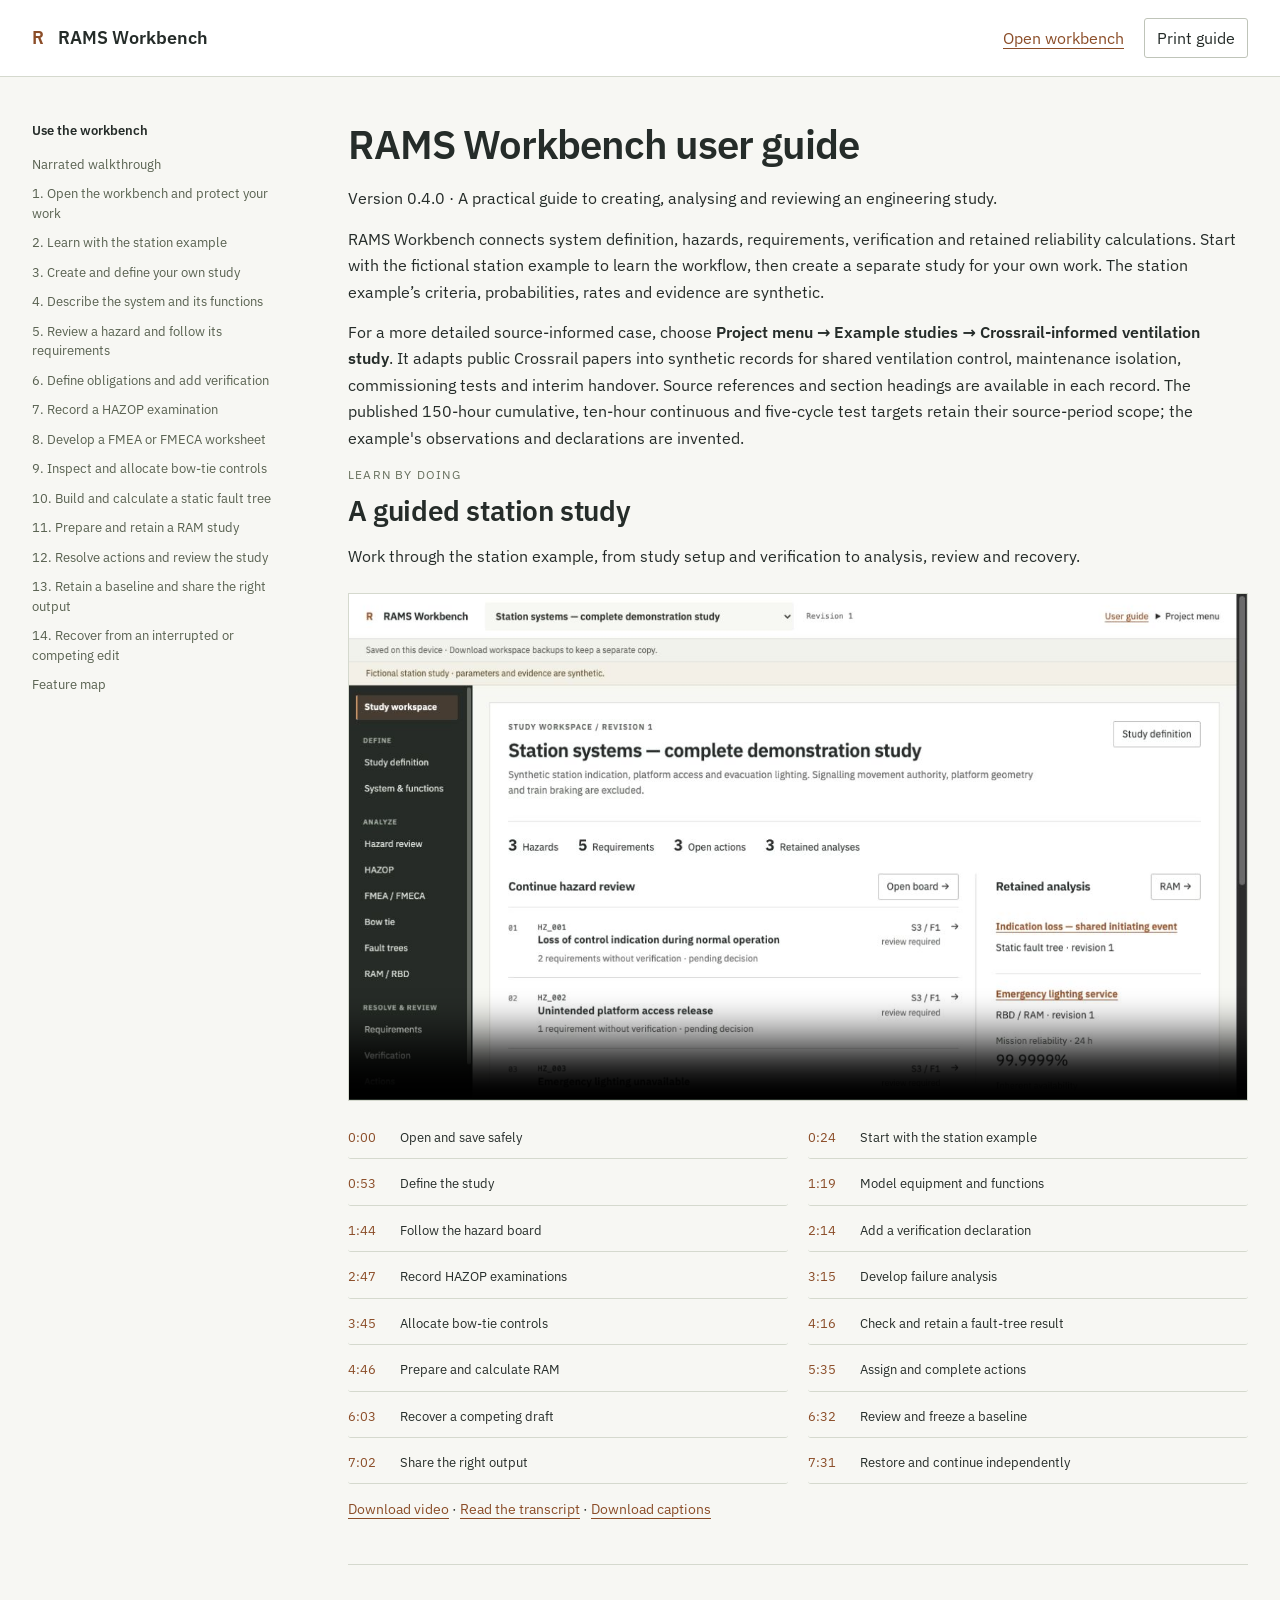
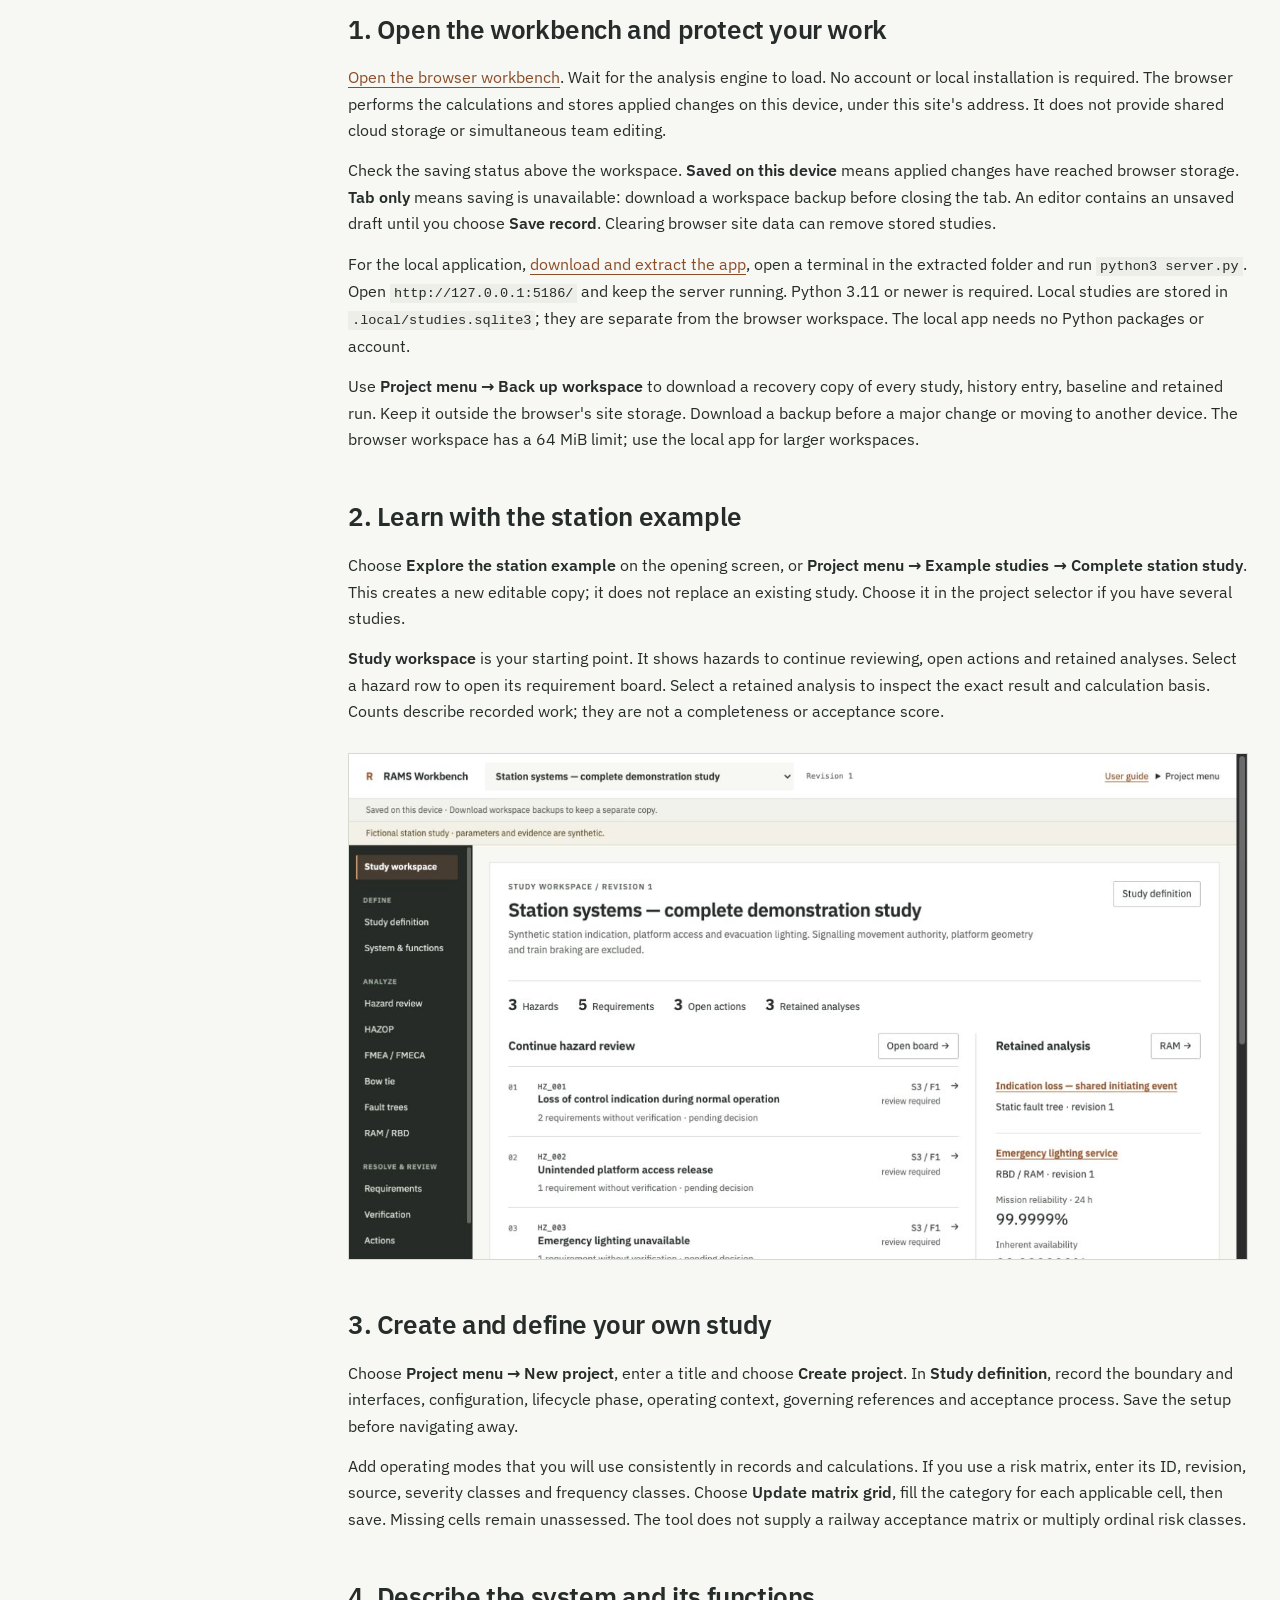
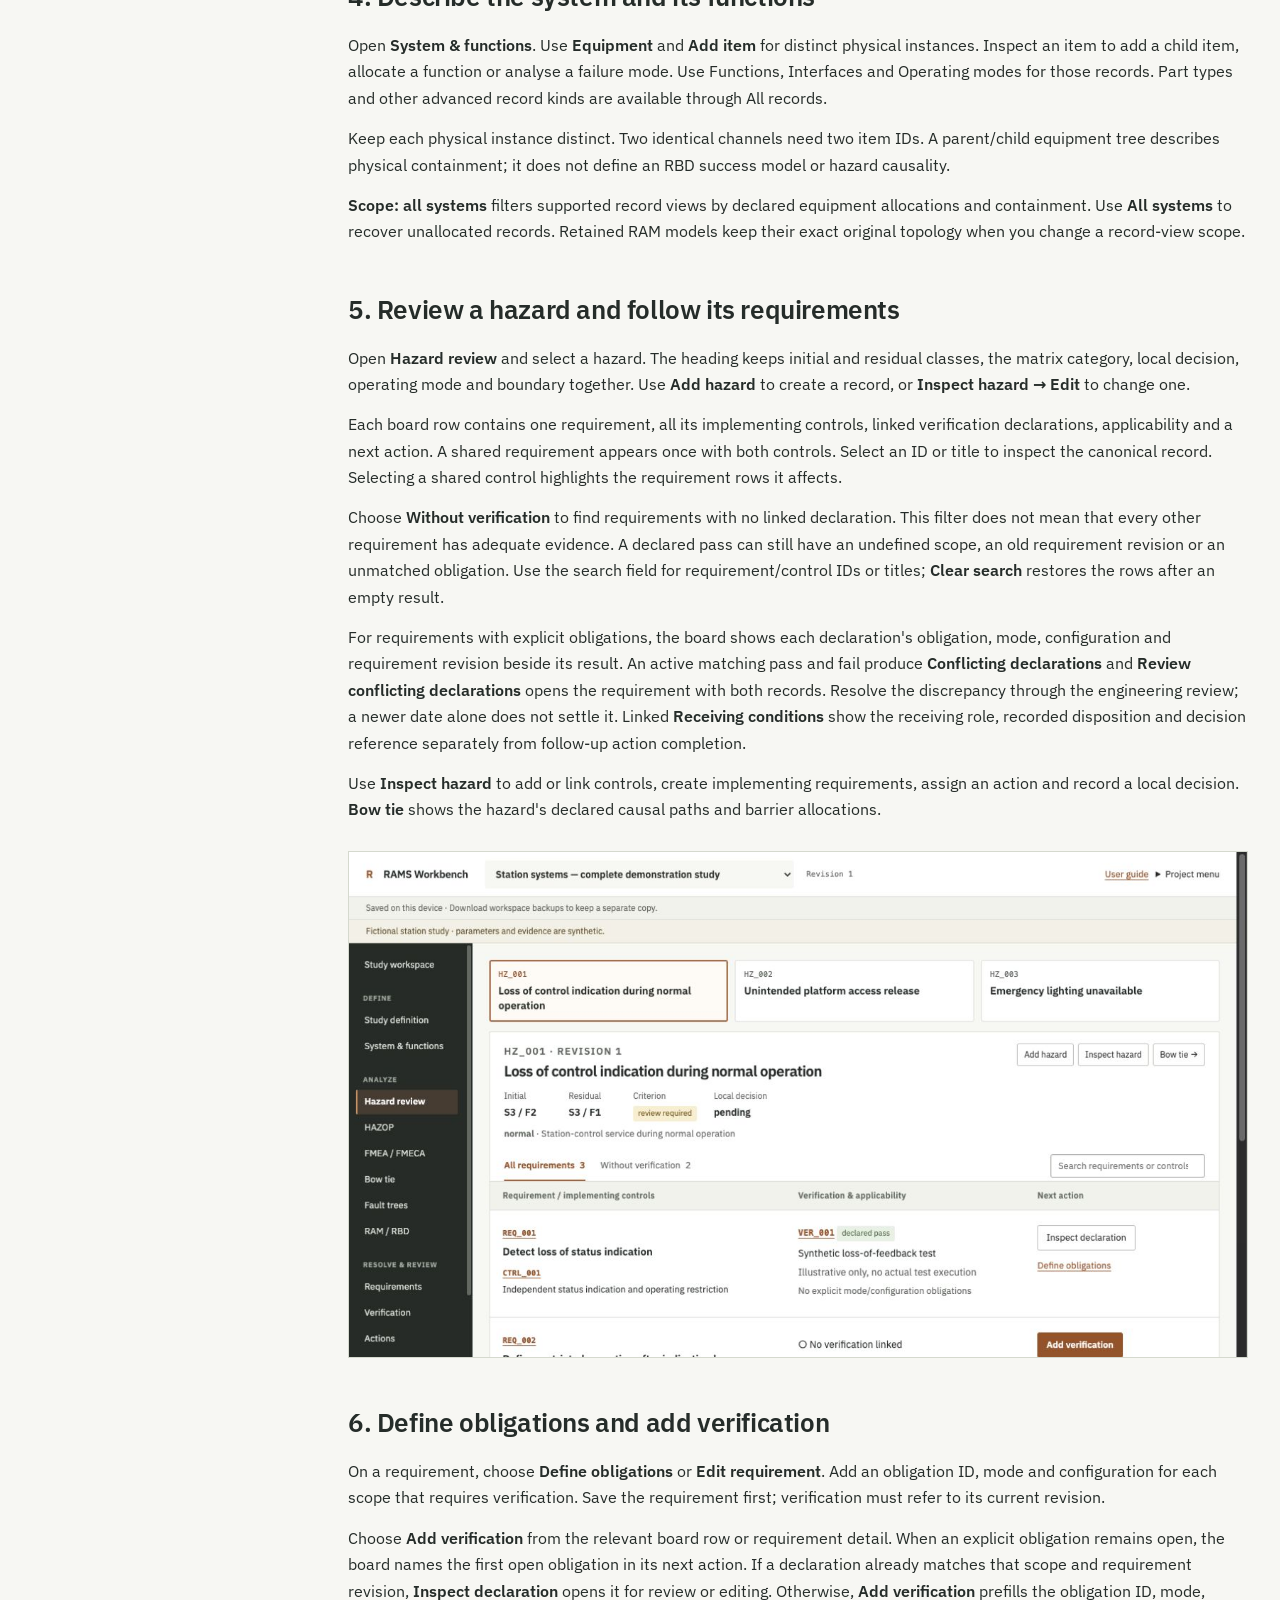
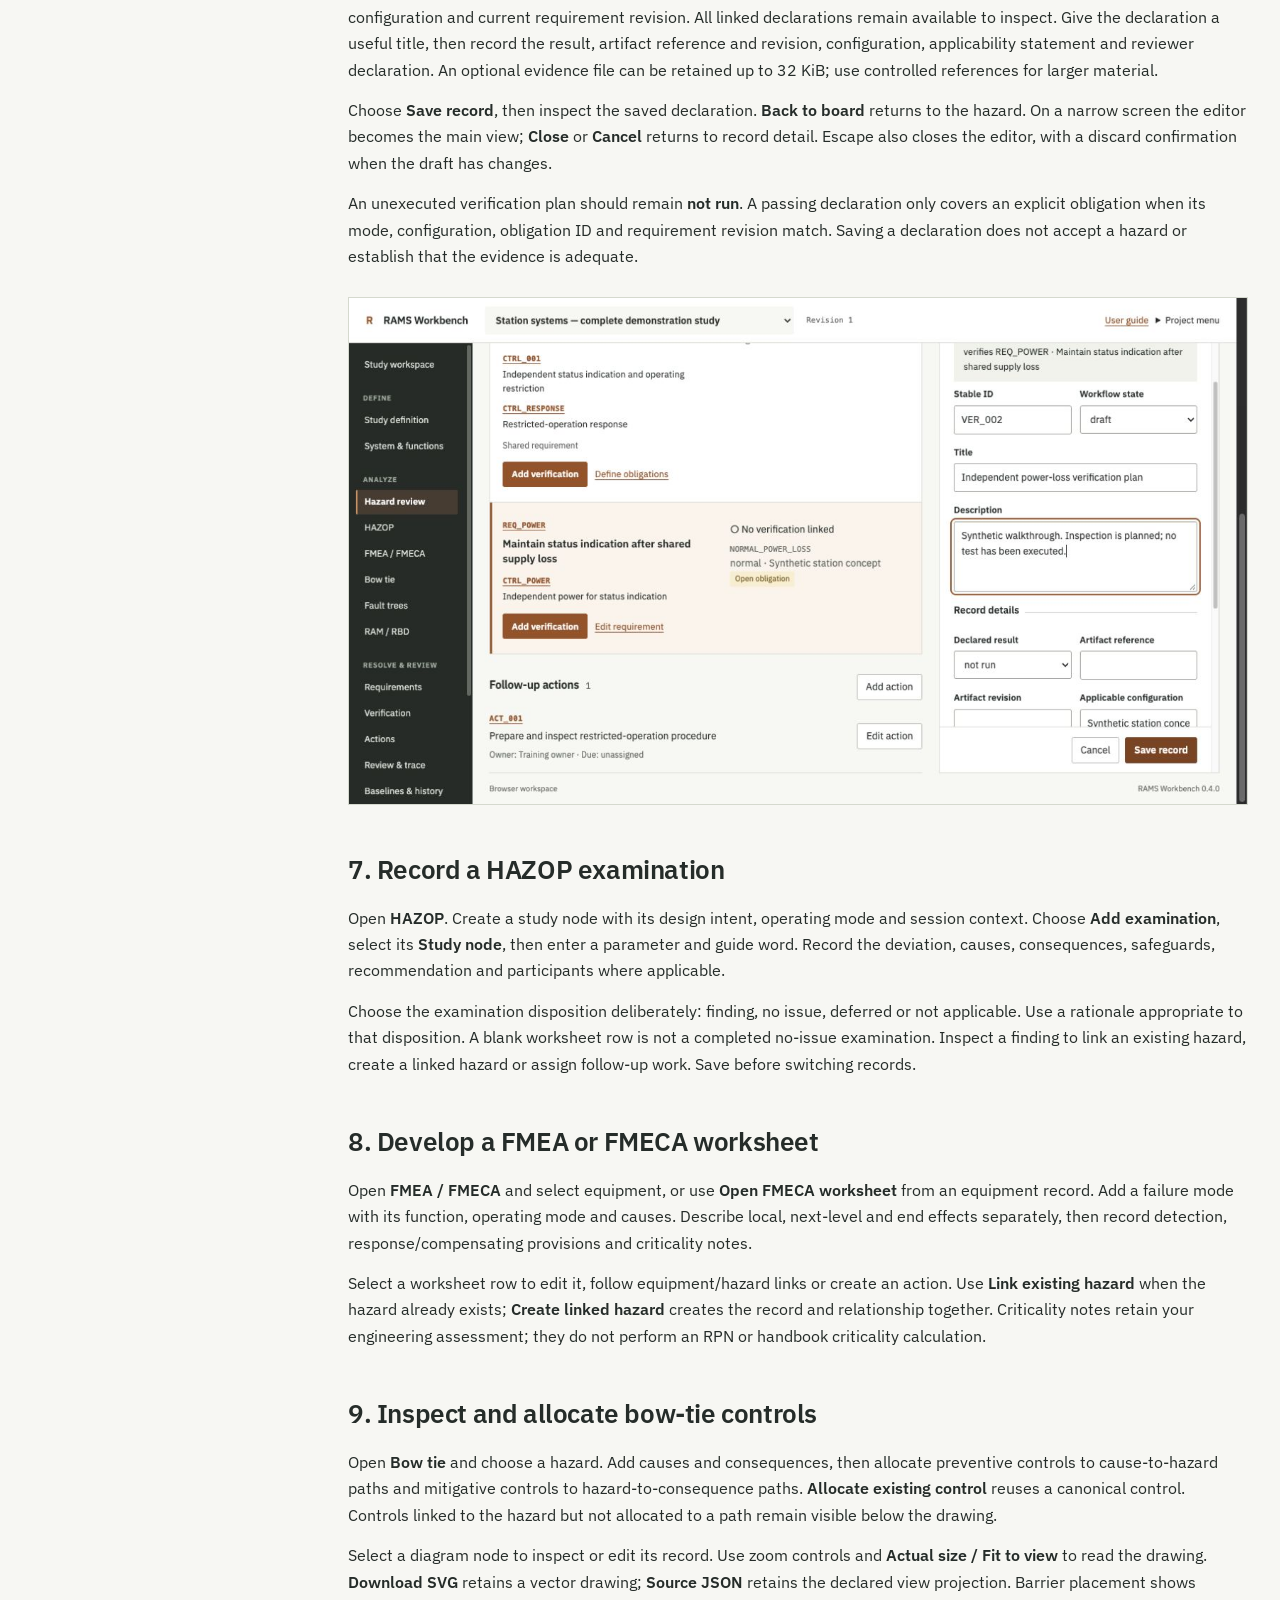
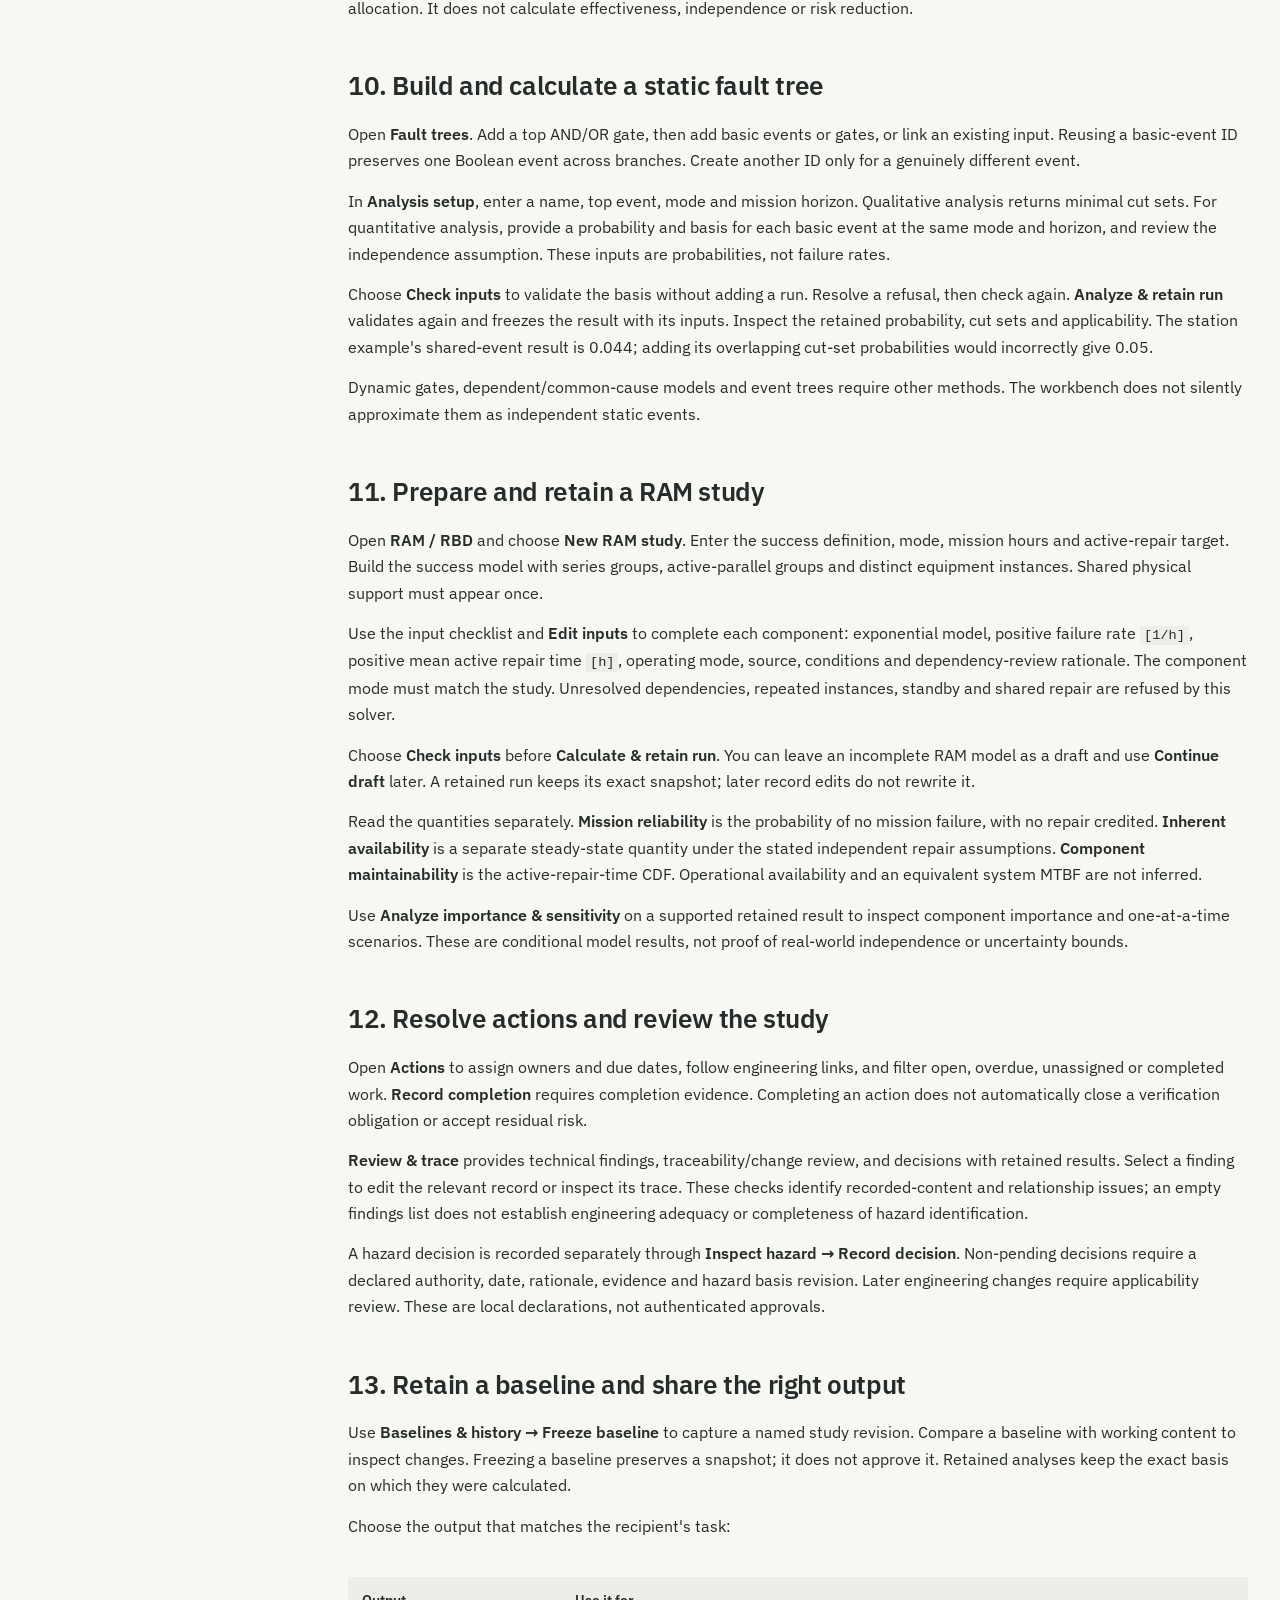
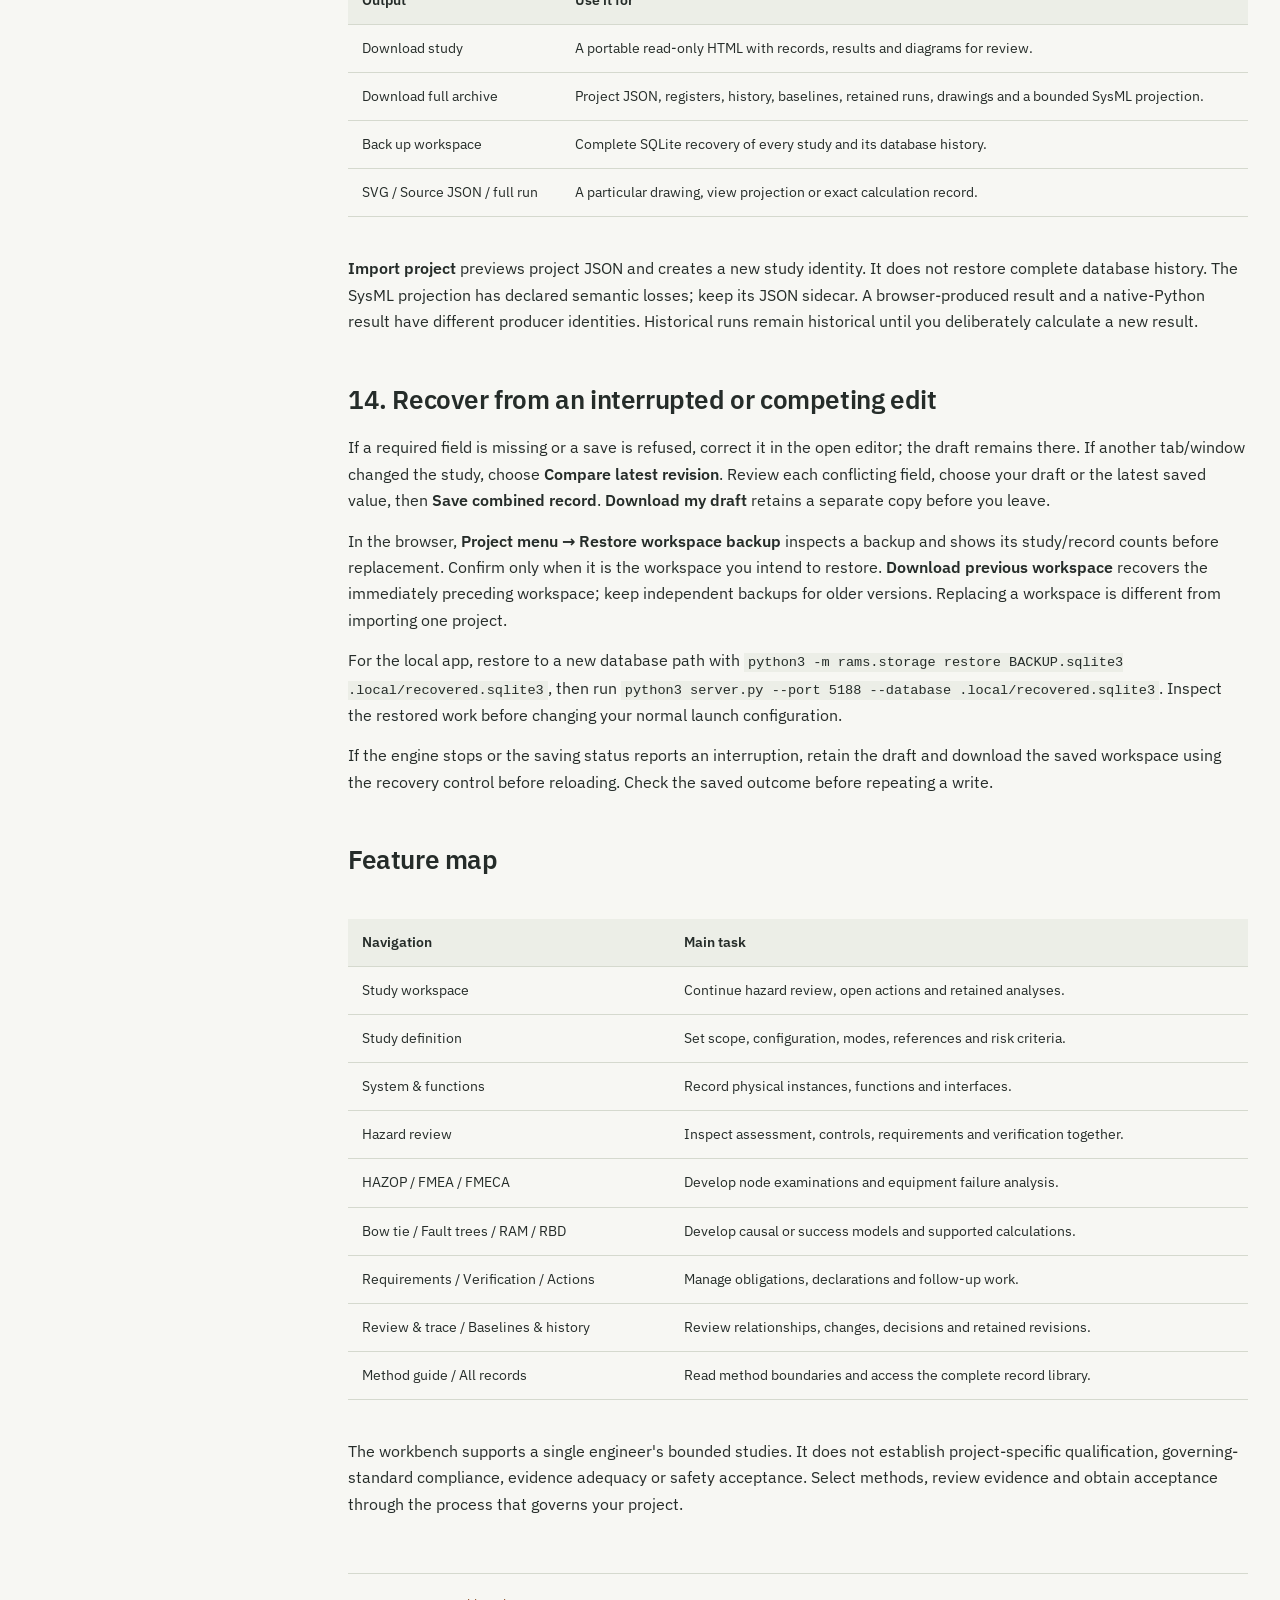
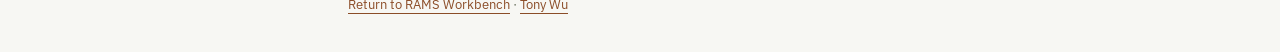
==== commit 193cb497: "Publish verified static build from a697b0406590 [skip ci]" ====
--- a/guide/index.html
+++ b/guide/index.html
@@ -2,7 +2,8 @@
 <header><a class="brand" href="../">R <span>RAMS Workbench</span></a><div><a href="../">Open workbench</a><button id="printGuide">Print guide</button></div></header>
 <main><aside aria-label="Guide contents"><strong>Use the workbench</strong><a href="#walkthrough">Narrated walkthrough</a><a href="#1-open-the-workbench-and-protect-your-work">1. Open the workbench and protect your work</a><a href="#2-learn-with-the-station-example">2. Learn with the station example</a><a href="#3-create-and-define-your-own-study">3. Create and define your own study</a><a href="#4-describe-the-system-and-its-functions">4. Describe the system and its functions</a><a href="#5-review-a-hazard-and-follow-its-requirements">5. Review a hazard and follow its requirements</a><a href="#6-define-obligations-and-add-verification">6. Define obligations and add verification</a><a href="#7-record-a-hazop-examination">7. Record a HAZOP examination</a><a href="#8-develop-a-fmea-or-fmeca-worksheet">8. Develop a FMEA or FMECA worksheet</a><a href="#9-inspect-and-allocate-bow-tie-controls">9. Inspect and allocate bow-tie controls</a><a href="#10-build-and-calculate-a-static-fault-tree">10. Build and calculate a static fault tree</a><a href="#11-prepare-and-retain-a-ram-study">11. Prepare and retain a RAM study</a><a href="#12-resolve-actions-and-review-the-study">12. Resolve actions and review the study</a><a href="#13-retain-a-baseline-and-share-the-right-output">13. Retain a baseline and share the right output</a><a href="#14-recover-from-an-interrupted-or-competing-edit">14. Recover from an interrupted or competing edit</a><a href="#feature-map">Feature map</a></aside><article><h1 id="rams-workbench-user-guide">RAMS Workbench user guide</h1>
 <p>Version 0.4.0 · A practical guide to creating, analysing and reviewing an engineering study.</p>
-<p>RAMS Workbench connects system definition, hazards, requirements, verification and retained reliability calculations. Start with the fictional station example to learn the workflow, then create a separate study for your own work. All example criteria, probabilities, rates and evidence are synthetic.</p>
+<p>RAMS Workbench connects system definition, hazards, requirements, verification and retained reliability calculations. Start with the fictional station example to learn the workflow, then create a separate study for your own work. The station example’s criteria, probabilities, rates and evidence are synthetic.</p>
+<p>For a more detailed source-informed case, choose <strong>Project menu → Example studies → Crossrail-informed ventilation study</strong>. It adapts public Crossrail papers into synthetic records for shared ventilation control, maintenance isolation, commissioning tests and interim handover. Source references and section headings are available in each record. The published 150-hour cumulative, ten-hour continuous and five-cycle test targets retain their source-period scope; the example&#x27;s observations and declarations are invented.</p>
 <section id="walkthrough" aria-labelledby="videoTitle"><p class="eyebrow">LEARN BY DOING</p><h2 id="videoTitle">A guided station study</h2><p>Work through the station example, from study setup and verification to analysis, review and recovery.</p><video id="walkthroughVideo" controls preload="metadata" poster="images/02-workspace.jpg"><source src="walkthrough.mp4" type="video/mp4"><track src="captions.vtt" kind="captions" srclang="en" label="English">Your browser does not support video. <a href="walkthrough.mp4">Download the walkthrough</a>.</video><div id="chapters" aria-label="Walkthrough chapters"></div><p class="video-links"><a href="walkthrough.mp4" download>Download video</a> · <a href="transcript.html">Read the transcript</a> · <a href="captions.vtt" download>Download captions</a></p></section>
 <h2 id="1-open-the-workbench-and-protect-your-work">1. Open the workbench and protect your work</h2>
 <p><a href="https://haitaowu12.github.io/rams-workbench-pages/">Open the browser workbench</a>. Wait for the analysis engine to load. No account or local installation is required. The browser performs the calculations and stores applied changes on this device, under this site&#x27;s address. It does not provide shared cloud storage or simultaneous team editing.</p>
@@ -24,11 +25,12 @@
 <p>Open <strong>Hazard review</strong> and select a hazard. The heading keeps initial and residual classes, the matrix category, local decision, operating mode and boundary together. Use <strong>Add hazard</strong> to create a record, or <strong>Inspect hazard → Edit</strong> to change one.</p>
 <p>Each board row contains one requirement, all its implementing controls, linked verification declarations, applicability and a next action. A shared requirement appears once with both controls. Select an ID or title to inspect the canonical record. Selecting a shared control highlights the requirement rows it affects.</p>
 <p>Choose <strong>Without verification</strong> to find requirements with no linked declaration. This filter does not mean that every other requirement has adequate evidence. A declared pass can still have an undefined scope, an old requirement revision or an unmatched obligation. Use the search field for requirement/control IDs or titles; <strong>Clear search</strong> restores the rows after an empty result.</p>
+<p>For requirements with explicit obligations, the board shows each declaration&#x27;s obligation, mode, configuration and requirement revision beside its result. An active matching pass and fail produce <strong>Conflicting declarations</strong> and <strong>Review conflicting declarations</strong> opens the requirement with both records. Resolve the discrepancy through the engineering review; a newer date alone does not settle it. Linked <strong>Receiving conditions</strong> show the receiving role, recorded disposition and decision reference separately from follow-up action completion.</p>
 <p>Use <strong>Inspect hazard</strong> to add or link controls, create implementing requirements, assign an action and record a local decision. <strong>Bow tie</strong> shows the hazard&#x27;s declared causal paths and barrier allocations.</p>
 <p><img loading="lazy" alt="Hazard requirement board with controls, applicability and next actions" src="./images/04-board.jpg"></p>
 <h2 id="6-define-obligations-and-add-verification">6. Define obligations and add verification</h2>
 <p>On a requirement, choose <strong>Define obligations</strong> or <strong>Edit requirement</strong>. Add an obligation ID, mode and configuration for each scope that requires verification. Save the requirement first; verification must refer to its current revision.</p>
-<p>Choose <strong>Add verification</strong> from the relevant board row or requirement detail. The editor retains the requirement relationship and prefills available obligation, mode, configuration and requirement-revision fields. Give the declaration a useful title, then record the result, artifact reference and revision, configuration, applicability statement and reviewer declaration. An optional evidence file can be retained up to 32 KiB; use controlled references for larger material.</p>
+<p>Choose <strong>Add verification</strong> from the relevant board row or requirement detail. When an explicit obligation remains open, the board names the first open obligation in its next action. If a declaration already matches that scope and requirement revision, <strong>Inspect declaration</strong> opens it for review or editing. Otherwise, <strong>Add verification</strong> prefills the obligation ID, mode, configuration and current requirement revision. All linked declarations remain available to inspect. Give the declaration a useful title, then record the result, artifact reference and revision, configuration, applicability statement and reviewer declaration. An optional evidence file can be retained up to 32 KiB; use controlled references for larger material.</p>
 <p>Choose <strong>Save record</strong>, then inspect the saved declaration. <strong>Back to board</strong> returns to the hazard. On a narrow screen the editor becomes the main view; <strong>Close</strong> or <strong>Cancel</strong> returns to record detail. Escape also closes the editor, with a discard confirmation when the draft has changes.</p>
 <p>An unexecuted verification plan should remain <strong>not run</strong>. A passing declaration only covers an explicit obligation when its mode, configuration, obligation ID and requirement revision match. Saving a declaration does not accept a hazard or establish that the evidence is adequate.</p>
 <p><img loading="lazy" alt="Verification editor alongside its requirement context" src="./images/05-verification.jpg"></p>
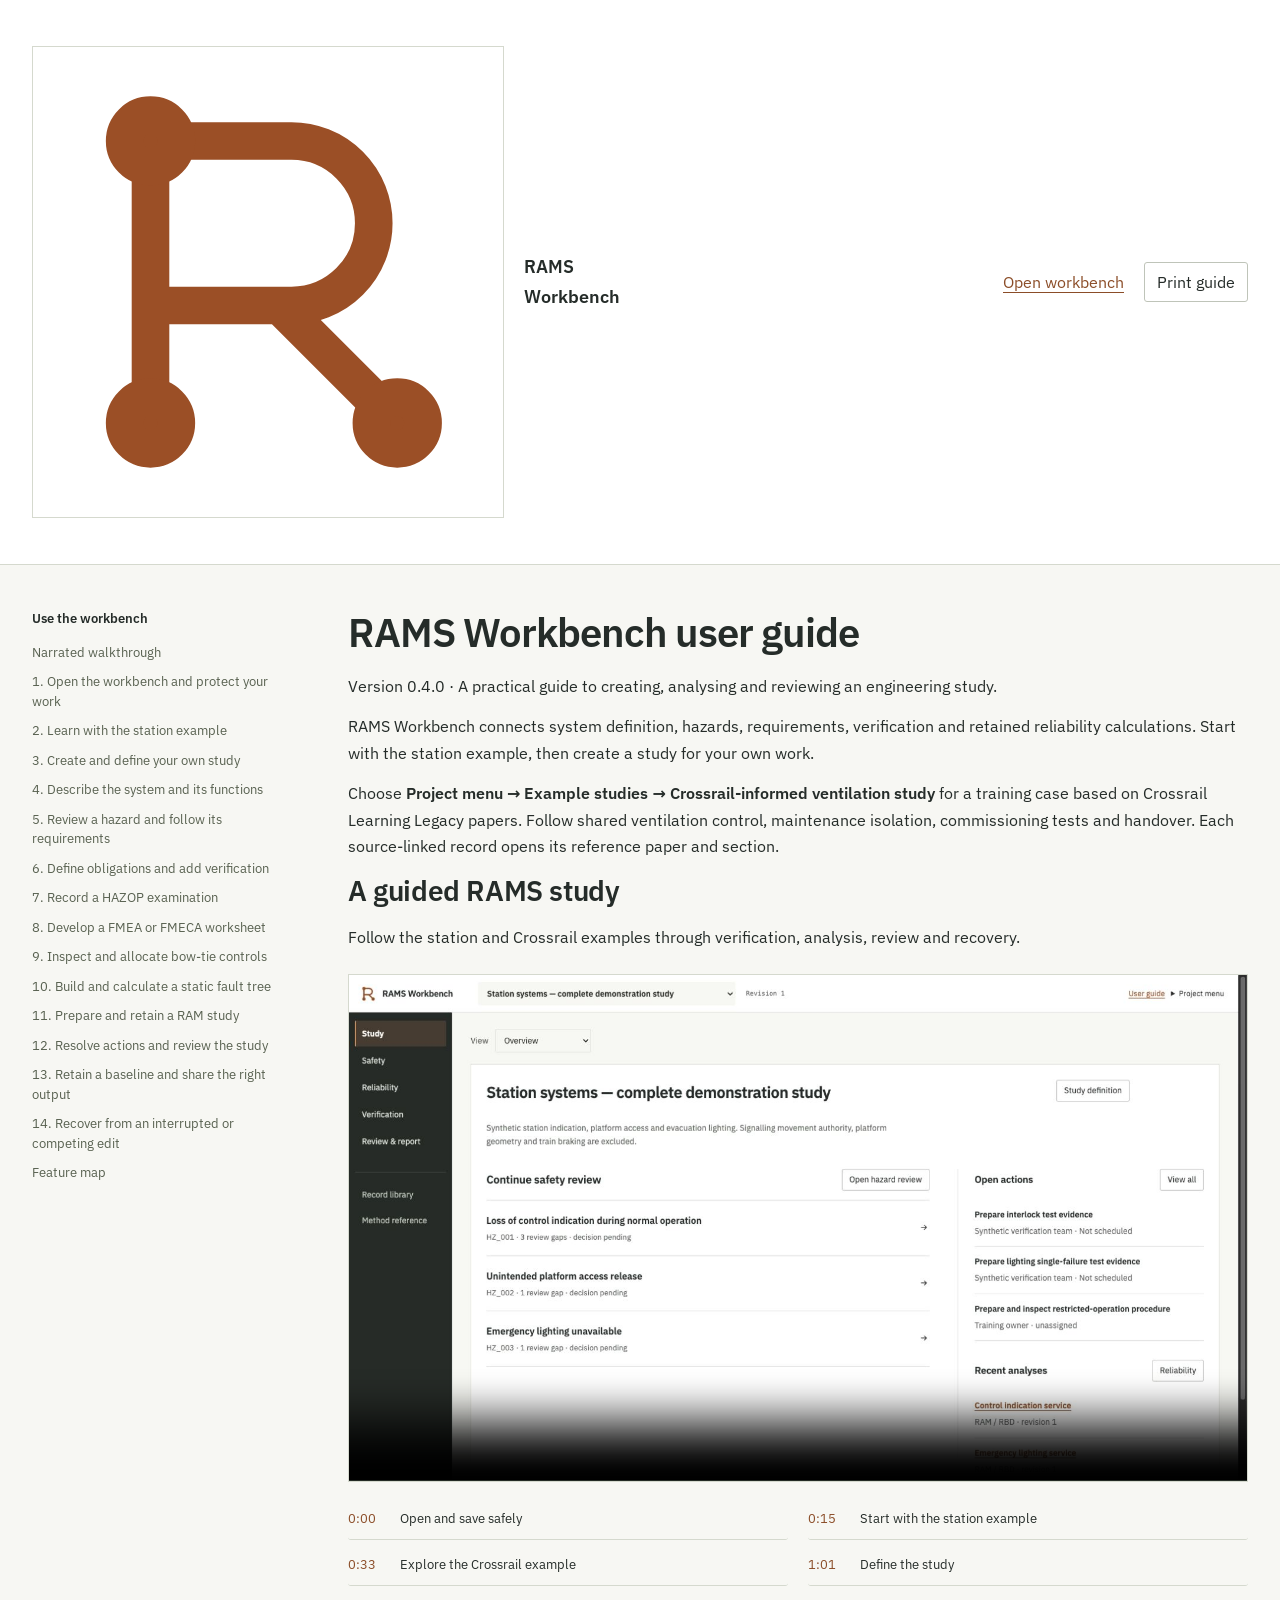
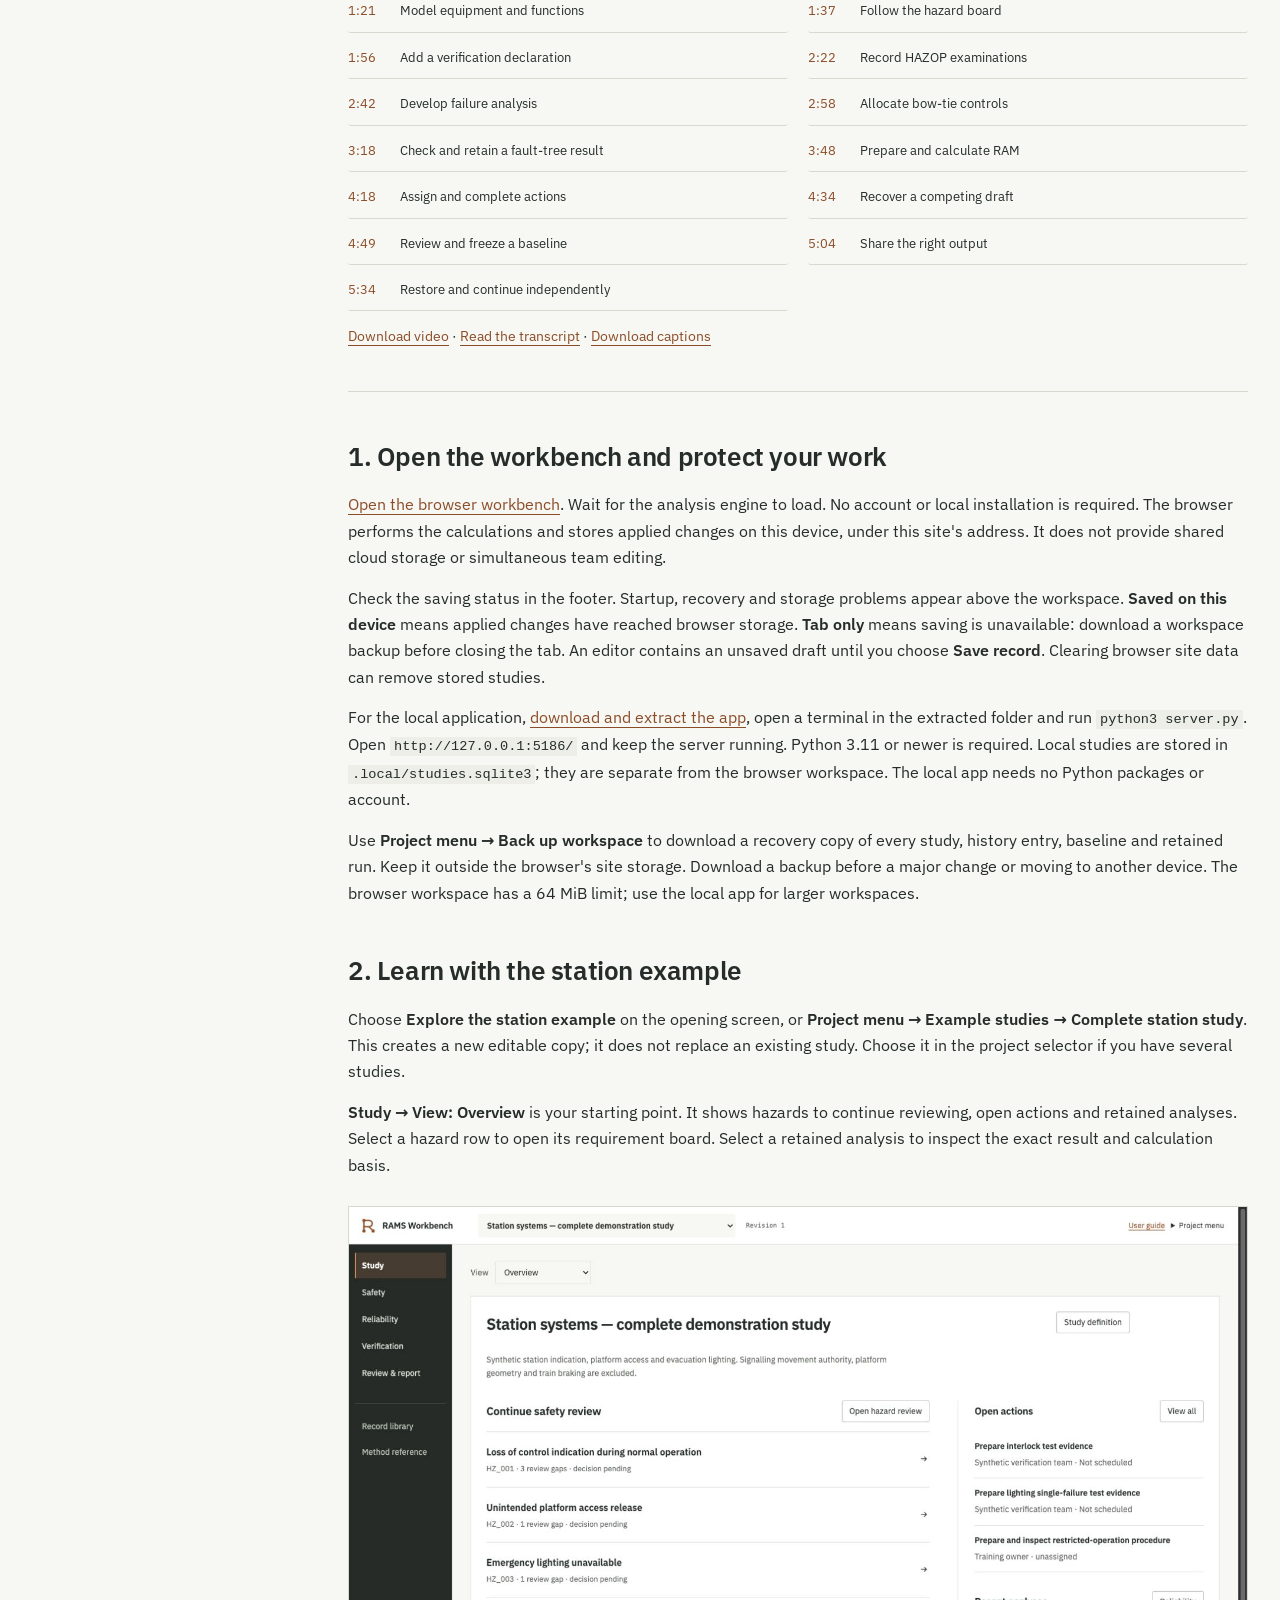
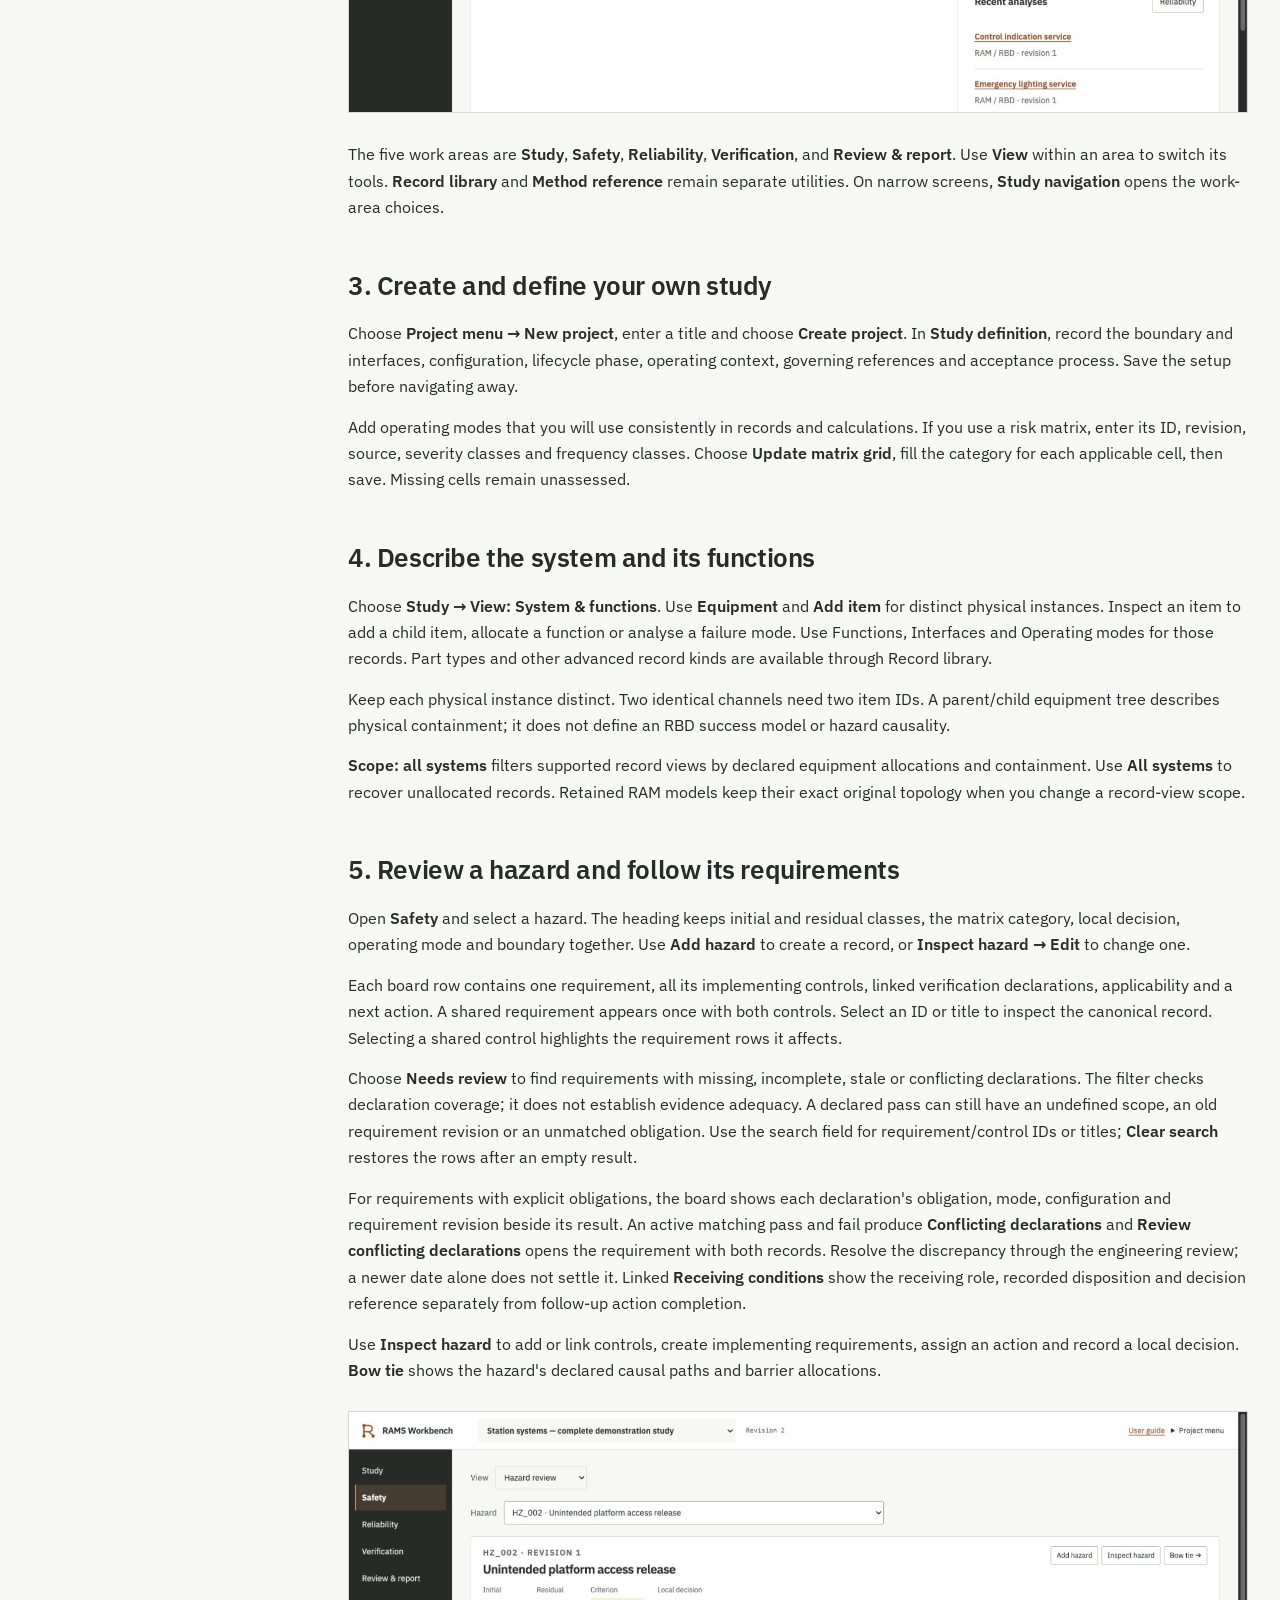
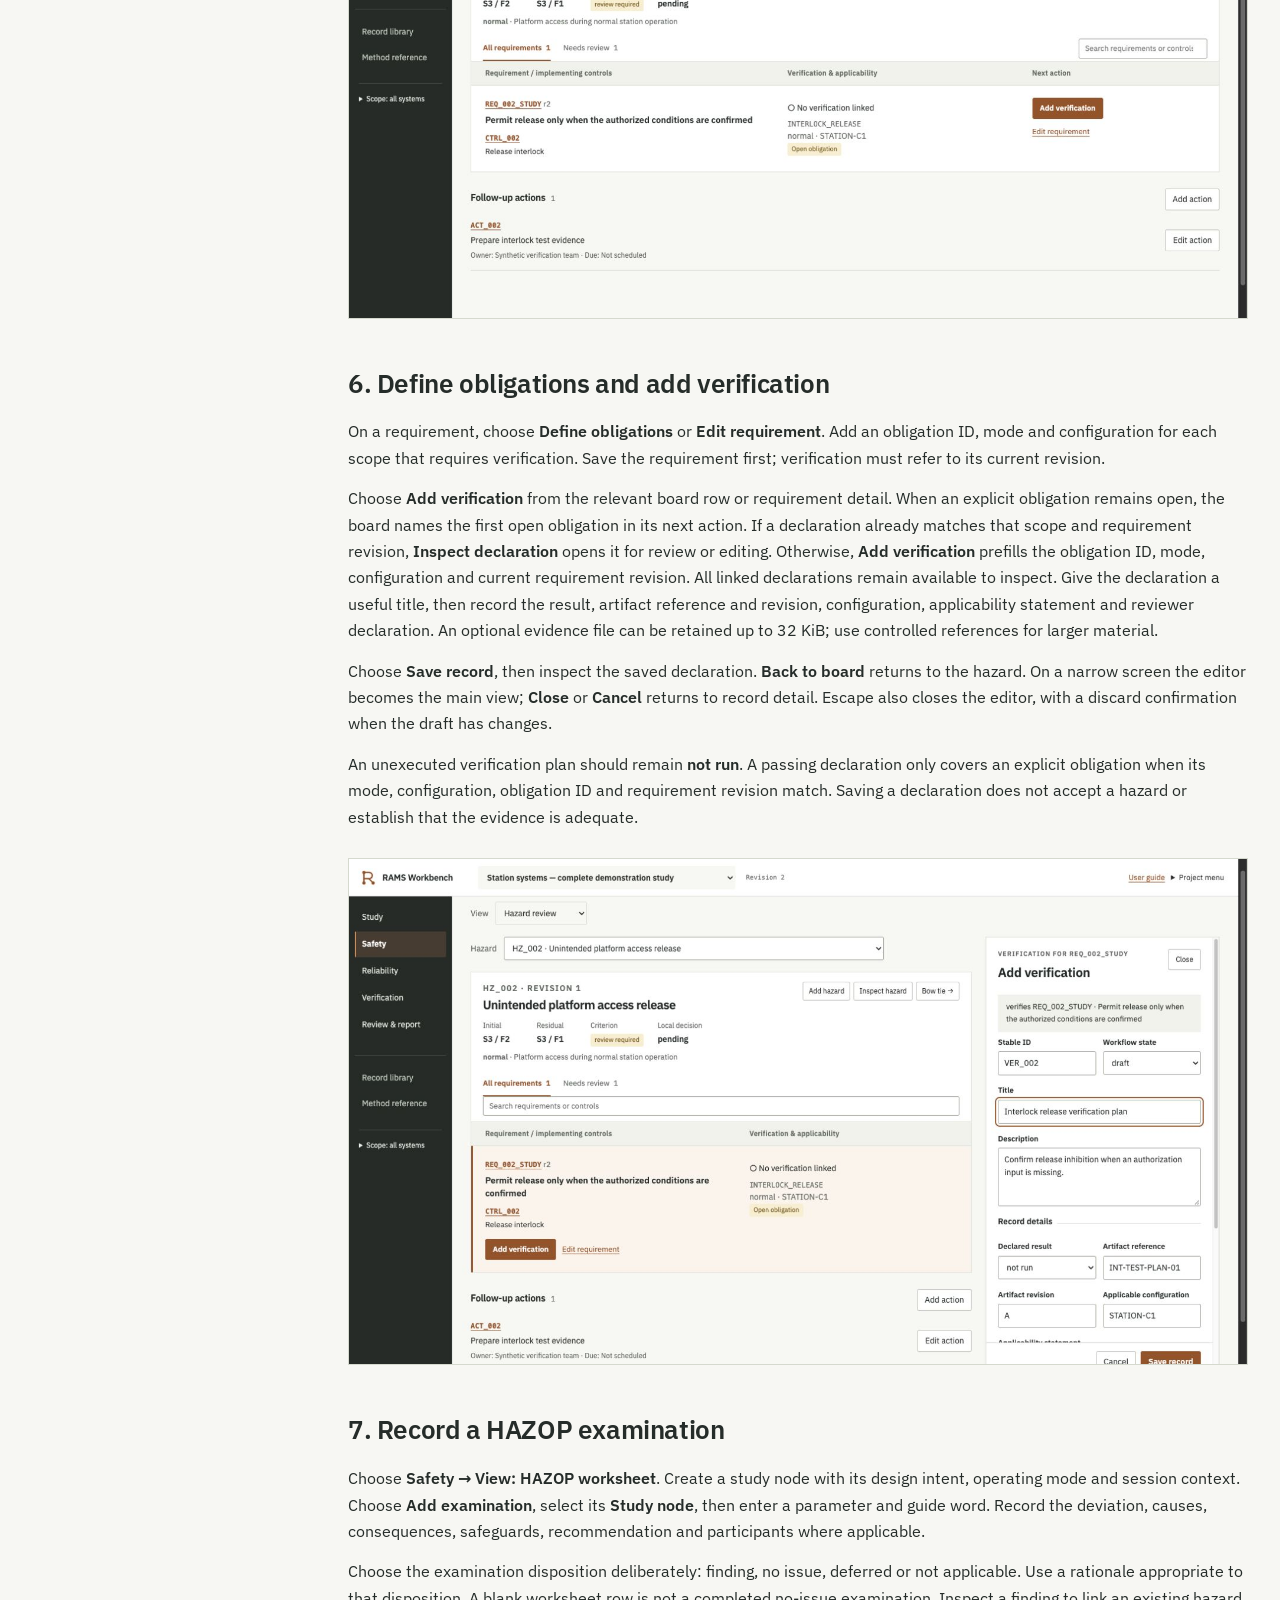
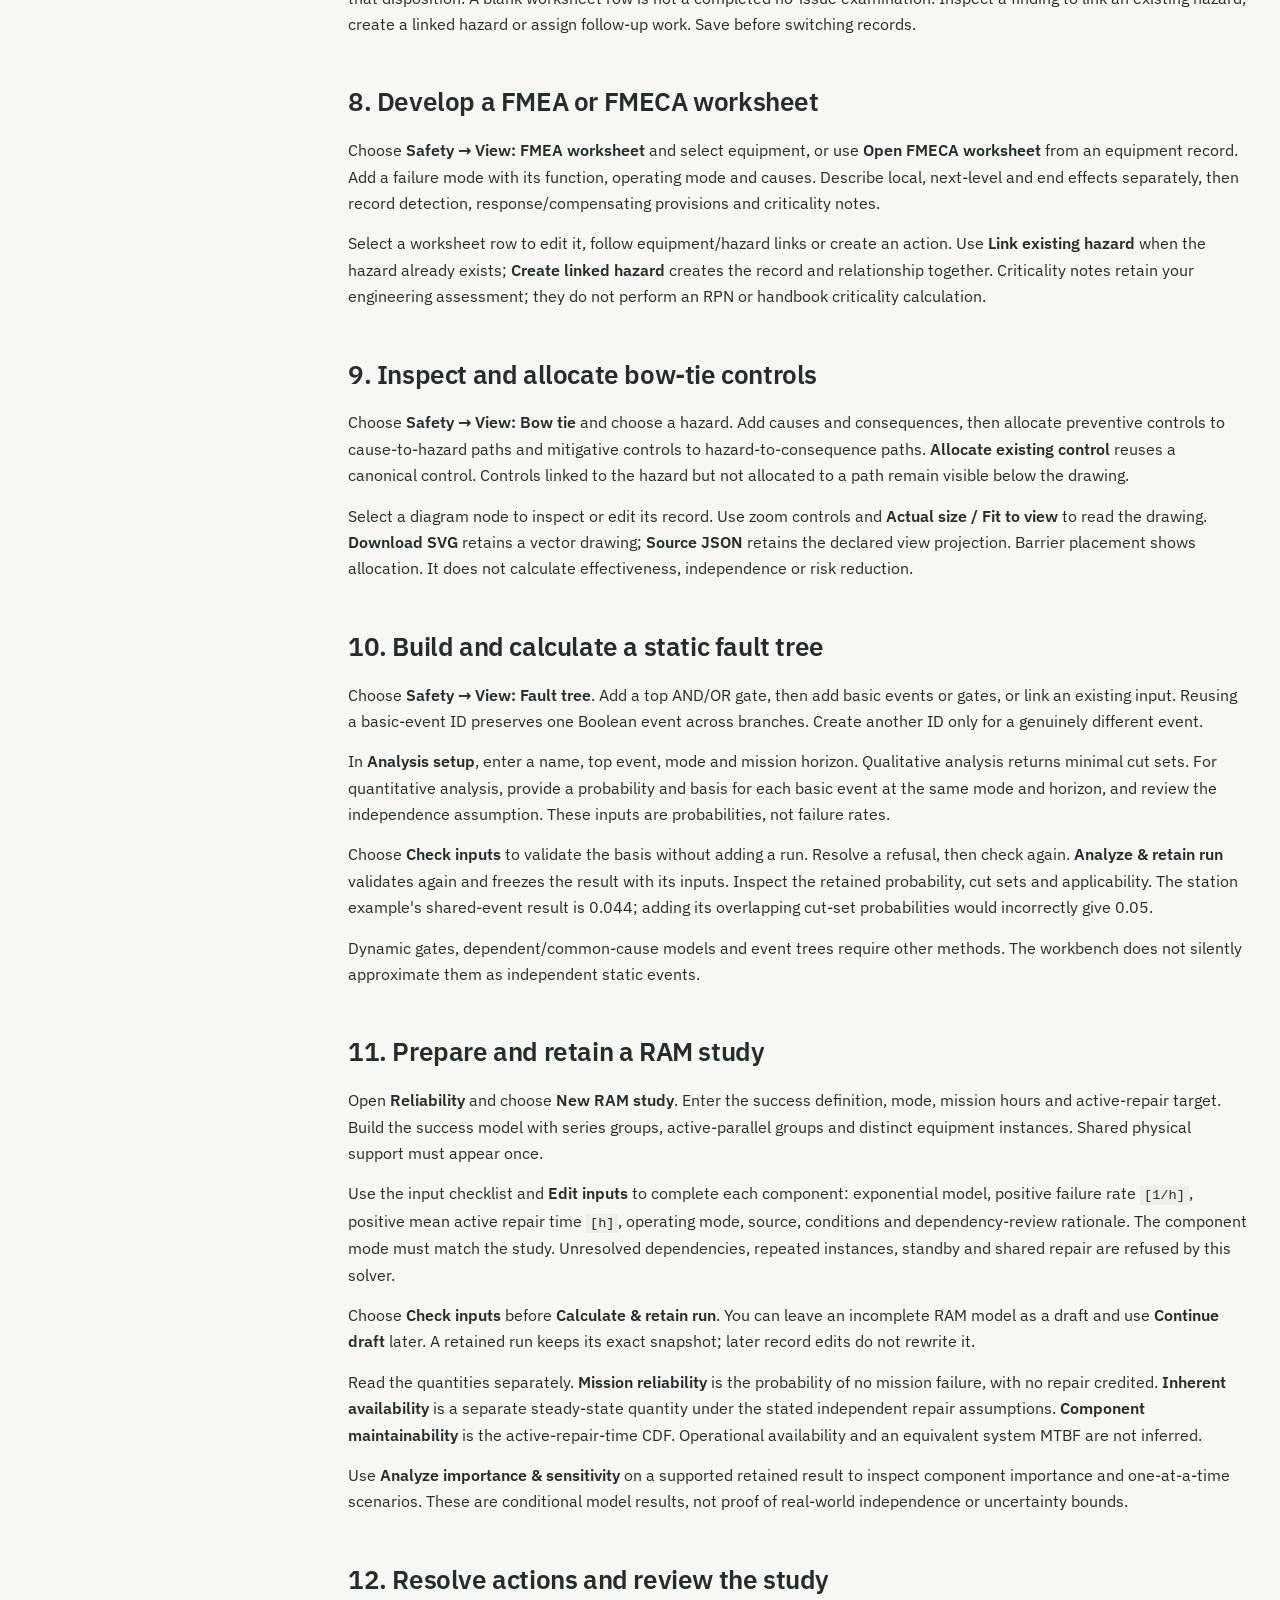
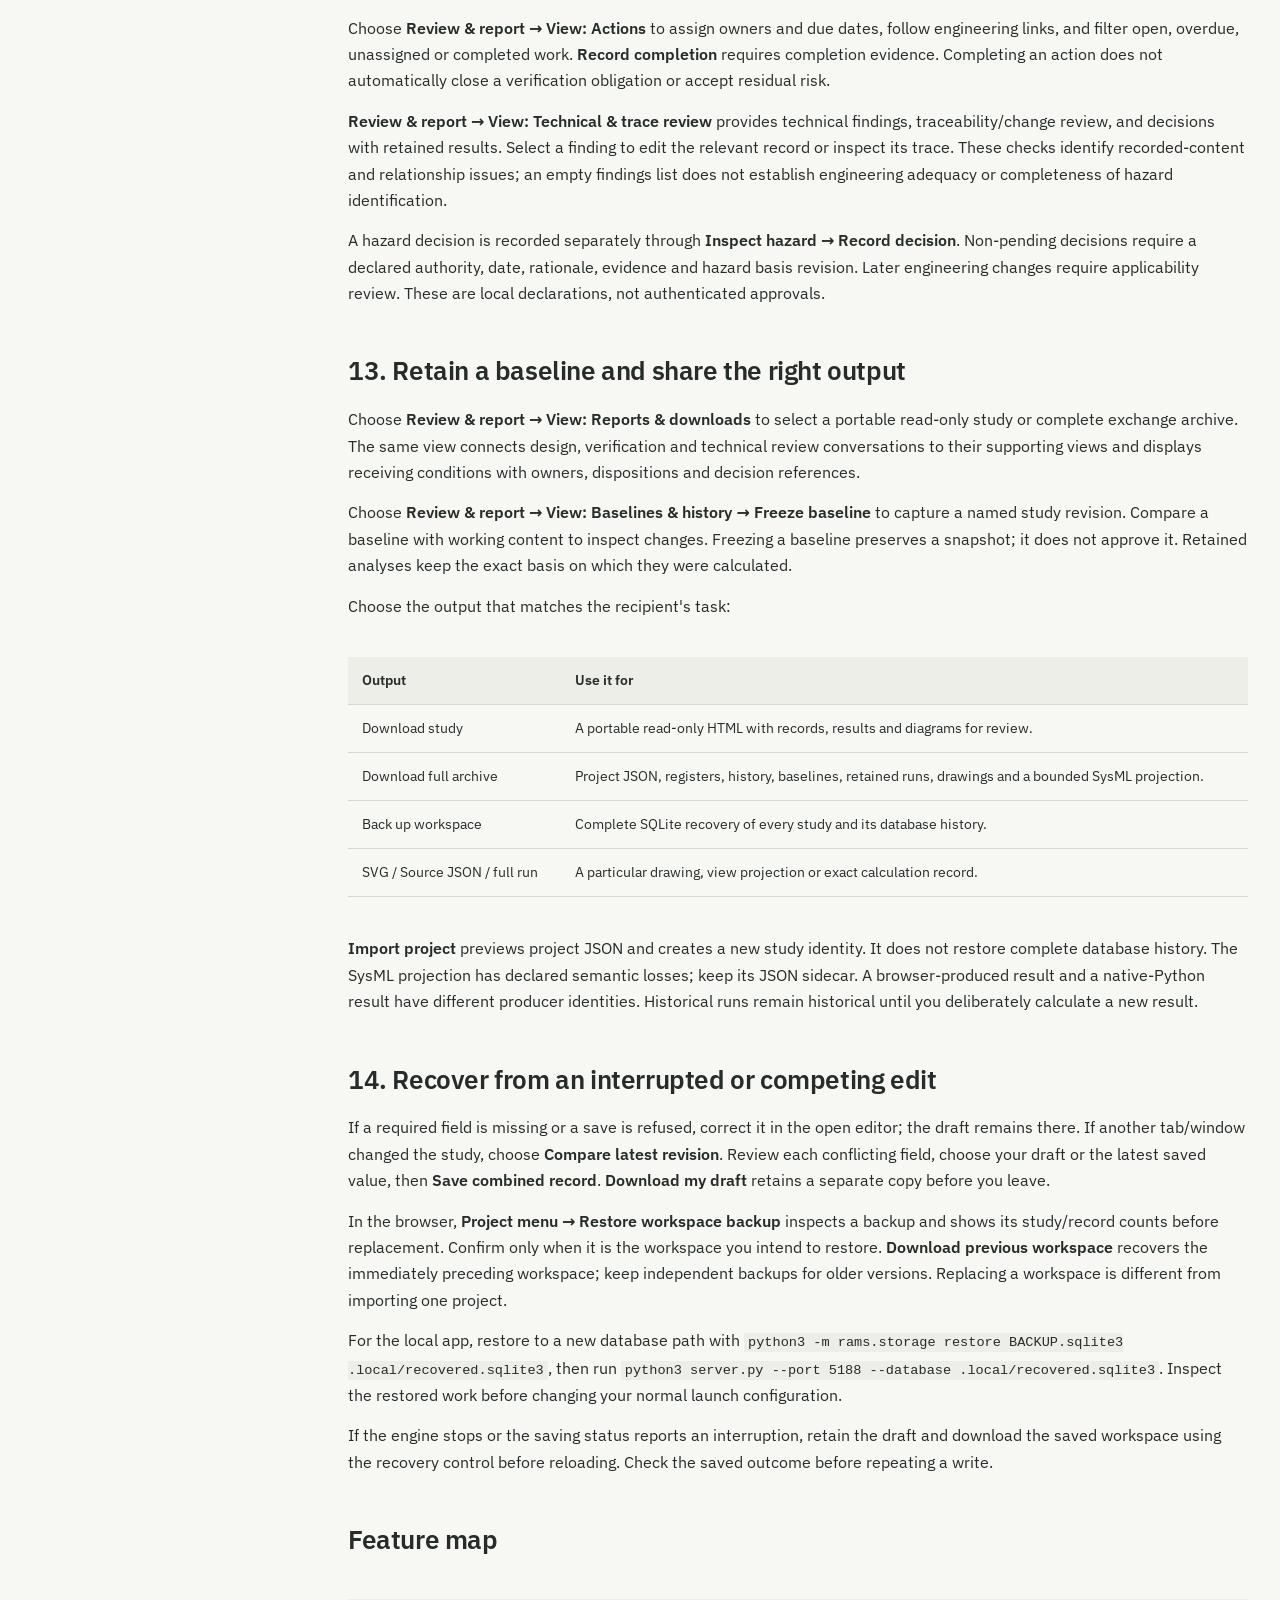
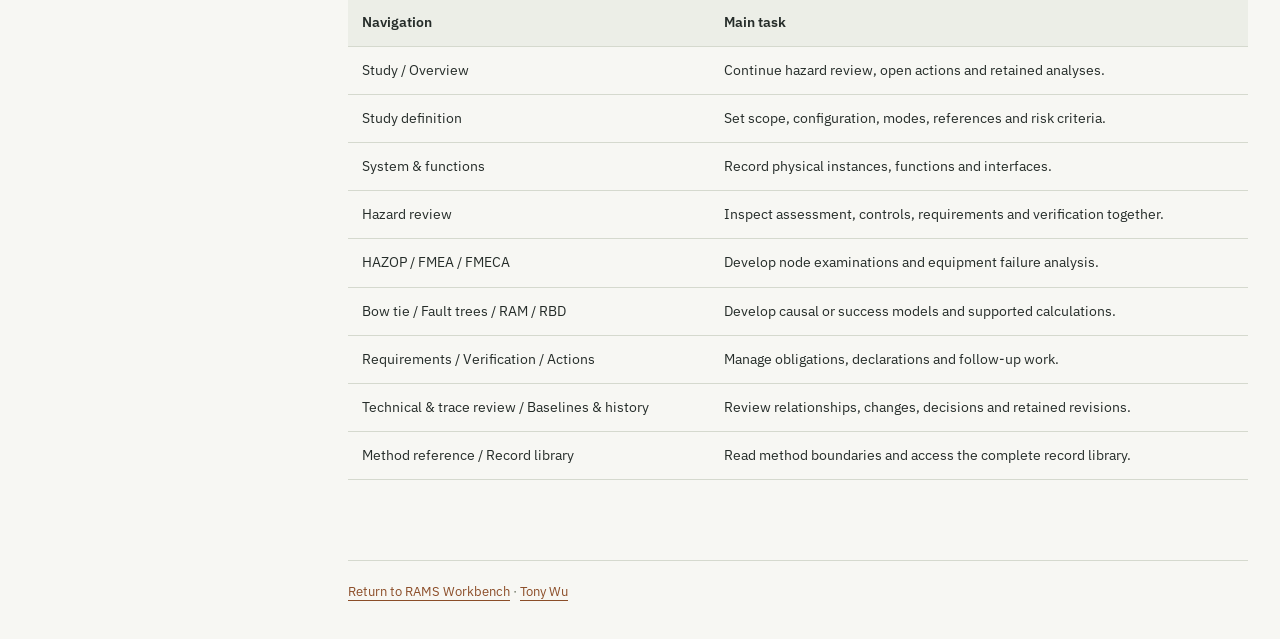
==== commit 7509a278: "Publish verified static build from 1f4d31d3eb43 [skip ci]" ====
--- a/guide/index.html
+++ b/guide/index.html
@@ -1,65 +1,67 @@
-<!doctype html><html lang="en"><head><meta charset="utf-8"><meta name="viewport" content="width=device-width,initial-scale=1"><title>RAMS Workbench — user guide & walkthrough</title><link rel="stylesheet" href="guide.css"><script src="guide.js" defer></script></head><body>
-<header><a class="brand" href="../">R <span>RAMS Workbench</span></a><div><a href="../">Open workbench</a><button id="printGuide">Print guide</button></div></header>
+<!doctype html><html lang="en"><head><meta charset="utf-8"><meta name="viewport" content="width=device-width,initial-scale=1"><title>RAMS Workbench — user guide & walkthrough</title><link rel="icon" href="../favicon.svg?v=26233652cd1b3dd2" type="image/svg+xml"><link rel="stylesheet" href="guide.css?v=26233652cd1b3dd2"><script src="guide.js?v=26233652cd1b3dd2" defer></script></head><body>
+<header><a class="brand" href="../"><img src="../logo.svg?v=26233652cd1b3dd2" width="30" height="30" alt=""> <span>RAMS Workbench</span></a><div><a href="../">Open workbench</a><button id="printGuide">Print guide</button></div></header>
 <main><aside aria-label="Guide contents"><strong>Use the workbench</strong><a href="#walkthrough">Narrated walkthrough</a><a href="#1-open-the-workbench-and-protect-your-work">1. Open the workbench and protect your work</a><a href="#2-learn-with-the-station-example">2. Learn with the station example</a><a href="#3-create-and-define-your-own-study">3. Create and define your own study</a><a href="#4-describe-the-system-and-its-functions">4. Describe the system and its functions</a><a href="#5-review-a-hazard-and-follow-its-requirements">5. Review a hazard and follow its requirements</a><a href="#6-define-obligations-and-add-verification">6. Define obligations and add verification</a><a href="#7-record-a-hazop-examination">7. Record a HAZOP examination</a><a href="#8-develop-a-fmea-or-fmeca-worksheet">8. Develop a FMEA or FMECA worksheet</a><a href="#9-inspect-and-allocate-bow-tie-controls">9. Inspect and allocate bow-tie controls</a><a href="#10-build-and-calculate-a-static-fault-tree">10. Build and calculate a static fault tree</a><a href="#11-prepare-and-retain-a-ram-study">11. Prepare and retain a RAM study</a><a href="#12-resolve-actions-and-review-the-study">12. Resolve actions and review the study</a><a href="#13-retain-a-baseline-and-share-the-right-output">13. Retain a baseline and share the right output</a><a href="#14-recover-from-an-interrupted-or-competing-edit">14. Recover from an interrupted or competing edit</a><a href="#feature-map">Feature map</a></aside><article><h1 id="rams-workbench-user-guide">RAMS Workbench user guide</h1>
 <p>Version 0.4.0 · A practical guide to creating, analysing and reviewing an engineering study.</p>
-<p>RAMS Workbench connects system definition, hazards, requirements, verification and retained reliability calculations. Start with the fictional station example to learn the workflow, then create a separate study for your own work. The station example’s criteria, probabilities, rates and evidence are synthetic.</p>
-<p>For a more detailed source-informed case, choose <strong>Project menu → Example studies → Crossrail-informed ventilation study</strong>. It adapts public Crossrail papers into synthetic records for shared ventilation control, maintenance isolation, commissioning tests and interim handover. Source references and section headings are available in each record. The published 150-hour cumulative, ten-hour continuous and five-cycle test targets retain their source-period scope; the example&#x27;s observations and declarations are invented.</p>
-<section id="walkthrough" aria-labelledby="videoTitle"><p class="eyebrow">LEARN BY DOING</p><h2 id="videoTitle">A guided station study</h2><p>Work through the station example, from study setup and verification to analysis, review and recovery.</p><video id="walkthroughVideo" controls preload="metadata" poster="images/02-workspace.jpg"><source src="walkthrough.mp4" type="video/mp4"><track src="captions.vtt" kind="captions" srclang="en" label="English">Your browser does not support video. <a href="walkthrough.mp4">Download the walkthrough</a>.</video><div id="chapters" aria-label="Walkthrough chapters"></div><p class="video-links"><a href="walkthrough.mp4" download>Download video</a> · <a href="transcript.html">Read the transcript</a> · <a href="captions.vtt" download>Download captions</a></p></section>
+<p>RAMS Workbench connects system definition, hazards, requirements, verification and retained reliability calculations. Start with the station example, then create a study for your own work.</p>
+<p>Choose <strong>Project menu → Example studies → Crossrail-informed ventilation study</strong> for a training case based on Crossrail Learning Legacy papers. Follow shared ventilation control, maintenance isolation, commissioning tests and handover. Each source-linked record opens its reference paper and section.</p>
+<section id="walkthrough" aria-labelledby="videoTitle"><h2 id="videoTitle">A guided RAMS study</h2><p>Follow the station and Crossrail examples through verification, analysis, review and recovery.</p><video id="walkthroughVideo" controls preload="metadata" poster="images/02-workspace.jpg?v=26233652cd1b3dd2"><source src="walkthrough.mp4?v=26233652cd1b3dd2" type="video/mp4"><track src="captions.vtt?v=26233652cd1b3dd2" kind="captions" srclang="en" label="English">Your browser does not support video. <a href="walkthrough.mp4?v=26233652cd1b3dd2">Download the walkthrough</a>.</video><div id="chapters" aria-label="Walkthrough chapters"></div><p class="video-links"><a href="walkthrough.mp4?v=26233652cd1b3dd2" download>Download video</a> · <a href="transcript.html">Read the transcript</a> · <a href="captions.vtt?v=26233652cd1b3dd2" download>Download captions</a></p></section>
 <h2 id="1-open-the-workbench-and-protect-your-work">1. Open the workbench and protect your work</h2>
 <p><a href="https://haitaowu12.github.io/rams-workbench-pages/">Open the browser workbench</a>. Wait for the analysis engine to load. No account or local installation is required. The browser performs the calculations and stores applied changes on this device, under this site&#x27;s address. It does not provide shared cloud storage or simultaneous team editing.</p>
-<p>Check the saving status above the workspace. <strong>Saved on this device</strong> means applied changes have reached browser storage. <strong>Tab only</strong> means saving is unavailable: download a workspace backup before closing the tab. An editor contains an unsaved draft until you choose <strong>Save record</strong>. Clearing browser site data can remove stored studies.</p>
+<p>Check the saving status in the footer. Startup, recovery and storage problems appear above the workspace. <strong>Saved on this device</strong> means applied changes have reached browser storage. <strong>Tab only</strong> means saving is unavailable: download a workspace backup before closing the tab. An editor contains an unsaved draft until you choose <strong>Save record</strong>. Clearing browser site data can remove stored studies.</p>
 <p>For the local application, <a href="https://haitaowu12.github.io/rams-workbench-pages/rams-workbench.zip">download and extract the app</a>, open a terminal in the extracted folder and run <code>python3 server.py</code>. Open <code>http://127.0.0.1:5186/</code> and keep the server running. Python 3.11 or newer is required. Local studies are stored in <code>.local/studies.sqlite3</code>; they are separate from the browser workspace. The local app needs no Python packages or account.</p>
 <p>Use <strong>Project menu → Back up workspace</strong> to download a recovery copy of every study, history entry, baseline and retained run. Keep it outside the browser&#x27;s site storage. Download a backup before a major change or moving to another device. The browser workspace has a 64 MiB limit; use the local app for larger workspaces.</p>
 <h2 id="2-learn-with-the-station-example">2. Learn with the station example</h2>
 <p>Choose <strong>Explore the station example</strong> on the opening screen, or <strong>Project menu → Example studies → Complete station study</strong>. This creates a new editable copy; it does not replace an existing study. Choose it in the project selector if you have several studies.</p>
-<p><strong>Study workspace</strong> is your starting point. It shows hazards to continue reviewing, open actions and retained analyses. Select a hazard row to open its requirement board. Select a retained analysis to inspect the exact result and calculation basis. Counts describe recorded work; they are not a completeness or acceptance score.</p>
-<p><img loading="lazy" alt="Study workspace with hazard review, actions and retained analyses" src="./images/02-workspace.jpg"></p>
+<p><strong>Study → View: Overview</strong> is your starting point. It shows hazards to continue reviewing, open actions and retained analyses. Select a hazard row to open its requirement board. Select a retained analysis to inspect the exact result and calculation basis.</p>
+<p><img loading="lazy" alt="Study workspace with hazard review, actions and retained analyses" src="./images/02-workspace.jpg?v=26233652cd1b3dd2"></p>
+<p>The five work areas are <strong>Study</strong>, <strong>Safety</strong>, <strong>Reliability</strong>, <strong>Verification</strong>, and <strong>Review &amp; report</strong>. Use <strong>View</strong> within an area to switch its tools. <strong>Record library</strong> and <strong>Method reference</strong> remain separate utilities. On narrow screens, <strong>Study navigation</strong> opens the work-area choices.</p>
 <h2 id="3-create-and-define-your-own-study">3. Create and define your own study</h2>
 <p>Choose <strong>Project menu → New project</strong>, enter a title and choose <strong>Create project</strong>. In <strong>Study definition</strong>, record the boundary and interfaces, configuration, lifecycle phase, operating context, governing references and acceptance process. Save the setup before navigating away.</p>
-<p>Add operating modes that you will use consistently in records and calculations. If you use a risk matrix, enter its ID, revision, source, severity classes and frequency classes. Choose <strong>Update matrix grid</strong>, fill the category for each applicable cell, then save. Missing cells remain unassessed. The tool does not supply a railway acceptance matrix or multiply ordinal risk classes.</p>
+<p>Add operating modes that you will use consistently in records and calculations. If you use a risk matrix, enter its ID, revision, source, severity classes and frequency classes. Choose <strong>Update matrix grid</strong>, fill the category for each applicable cell, then save. Missing cells remain unassessed.</p>
 <h2 id="4-describe-the-system-and-its-functions">4. Describe the system and its functions</h2>
-<p>Open <strong>System &amp; functions</strong>. Use <strong>Equipment</strong> and <strong>Add item</strong> for distinct physical instances. Inspect an item to add a child item, allocate a function or analyse a failure mode. Use Functions, Interfaces and Operating modes for those records. Part types and other advanced record kinds are available through All records.</p>
+<p>Choose <strong>Study → View: System &amp; functions</strong>. Use <strong>Equipment</strong> and <strong>Add item</strong> for distinct physical instances. Inspect an item to add a child item, allocate a function or analyse a failure mode. Use Functions, Interfaces and Operating modes for those records. Part types and other advanced record kinds are available through Record library.</p>
 <p>Keep each physical instance distinct. Two identical channels need two item IDs. A parent/child equipment tree describes physical containment; it does not define an RBD success model or hazard causality.</p>
 <p><strong>Scope: all systems</strong> filters supported record views by declared equipment allocations and containment. Use <strong>All systems</strong> to recover unallocated records. Retained RAM models keep their exact original topology when you change a record-view scope.</p>
 <h2 id="5-review-a-hazard-and-follow-its-requirements">5. Review a hazard and follow its requirements</h2>
-<p>Open <strong>Hazard review</strong> and select a hazard. The heading keeps initial and residual classes, the matrix category, local decision, operating mode and boundary together. Use <strong>Add hazard</strong> to create a record, or <strong>Inspect hazard → Edit</strong> to change one.</p>
+<p>Open <strong>Safety</strong> and select a hazard. The heading keeps initial and residual classes, the matrix category, local decision, operating mode and boundary together. Use <strong>Add hazard</strong> to create a record, or <strong>Inspect hazard → Edit</strong> to change one.</p>
 <p>Each board row contains one requirement, all its implementing controls, linked verification declarations, applicability and a next action. A shared requirement appears once with both controls. Select an ID or title to inspect the canonical record. Selecting a shared control highlights the requirement rows it affects.</p>
-<p>Choose <strong>Without verification</strong> to find requirements with no linked declaration. This filter does not mean that every other requirement has adequate evidence. A declared pass can still have an undefined scope, an old requirement revision or an unmatched obligation. Use the search field for requirement/control IDs or titles; <strong>Clear search</strong> restores the rows after an empty result.</p>
+<p>Choose <strong>Needs review</strong> to find requirements with missing, incomplete, stale or conflicting declarations. The filter checks declaration coverage; it does not establish evidence adequacy. A declared pass can still have an undefined scope, an old requirement revision or an unmatched obligation. Use the search field for requirement/control IDs or titles; <strong>Clear search</strong> restores the rows after an empty result.</p>
 <p>For requirements with explicit obligations, the board shows each declaration&#x27;s obligation, mode, configuration and requirement revision beside its result. An active matching pass and fail produce <strong>Conflicting declarations</strong> and <strong>Review conflicting declarations</strong> opens the requirement with both records. Resolve the discrepancy through the engineering review; a newer date alone does not settle it. Linked <strong>Receiving conditions</strong> show the receiving role, recorded disposition and decision reference separately from follow-up action completion.</p>
 <p>Use <strong>Inspect hazard</strong> to add or link controls, create implementing requirements, assign an action and record a local decision. <strong>Bow tie</strong> shows the hazard&#x27;s declared causal paths and barrier allocations.</p>
-<p><img loading="lazy" alt="Hazard requirement board with controls, applicability and next actions" src="./images/04-board.jpg"></p>
+<p><img loading="lazy" alt="Hazard requirement board with controls, applicability and next actions" src="./images/04-board.jpg?v=26233652cd1b3dd2"></p>
 <h2 id="6-define-obligations-and-add-verification">6. Define obligations and add verification</h2>
 <p>On a requirement, choose <strong>Define obligations</strong> or <strong>Edit requirement</strong>. Add an obligation ID, mode and configuration for each scope that requires verification. Save the requirement first; verification must refer to its current revision.</p>
 <p>Choose <strong>Add verification</strong> from the relevant board row or requirement detail. When an explicit obligation remains open, the board names the first open obligation in its next action. If a declaration already matches that scope and requirement revision, <strong>Inspect declaration</strong> opens it for review or editing. Otherwise, <strong>Add verification</strong> prefills the obligation ID, mode, configuration and current requirement revision. All linked declarations remain available to inspect. Give the declaration a useful title, then record the result, artifact reference and revision, configuration, applicability statement and reviewer declaration. An optional evidence file can be retained up to 32 KiB; use controlled references for larger material.</p>
 <p>Choose <strong>Save record</strong>, then inspect the saved declaration. <strong>Back to board</strong> returns to the hazard. On a narrow screen the editor becomes the main view; <strong>Close</strong> or <strong>Cancel</strong> returns to record detail. Escape also closes the editor, with a discard confirmation when the draft has changes.</p>
 <p>An unexecuted verification plan should remain <strong>not run</strong>. A passing declaration only covers an explicit obligation when its mode, configuration, obligation ID and requirement revision match. Saving a declaration does not accept a hazard or establish that the evidence is adequate.</p>
-<p><img loading="lazy" alt="Verification editor alongside its requirement context" src="./images/05-verification.jpg"></p>
+<p><img loading="lazy" alt="Verification editor alongside its requirement context" src="./images/05-verification.jpg?v=26233652cd1b3dd2"></p>
 <h2 id="7-record-a-hazop-examination">7. Record a HAZOP examination</h2>
-<p>Open <strong>HAZOP</strong>. Create a study node with its design intent, operating mode and session context. Choose <strong>Add examination</strong>, select its <strong>Study node</strong>, then enter a parameter and guide word. Record the deviation, causes, consequences, safeguards, recommendation and participants where applicable.</p>
+<p>Choose <strong>Safety → View: HAZOP worksheet</strong>. Create a study node with its design intent, operating mode and session context. Choose <strong>Add examination</strong>, select its <strong>Study node</strong>, then enter a parameter and guide word. Record the deviation, causes, consequences, safeguards, recommendation and participants where applicable.</p>
 <p>Choose the examination disposition deliberately: finding, no issue, deferred or not applicable. Use a rationale appropriate to that disposition. A blank worksheet row is not a completed no-issue examination. Inspect a finding to link an existing hazard, create a linked hazard or assign follow-up work. Save before switching records.</p>
 <h2 id="8-develop-a-fmea-or-fmeca-worksheet">8. Develop a FMEA or FMECA worksheet</h2>
-<p>Open <strong>FMEA / FMECA</strong> and select equipment, or use <strong>Open FMECA worksheet</strong> from an equipment record. Add a failure mode with its function, operating mode and causes. Describe local, next-level and end effects separately, then record detection, response/compensating provisions and criticality notes.</p>
+<p>Choose <strong>Safety → View: FMEA worksheet</strong> and select equipment, or use <strong>Open FMECA worksheet</strong> from an equipment record. Add a failure mode with its function, operating mode and causes. Describe local, next-level and end effects separately, then record detection, response/compensating provisions and criticality notes.</p>
 <p>Select a worksheet row to edit it, follow equipment/hazard links or create an action. Use <strong>Link existing hazard</strong> when the hazard already exists; <strong>Create linked hazard</strong> creates the record and relationship together. Criticality notes retain your engineering assessment; they do not perform an RPN or handbook criticality calculation.</p>
 <h2 id="9-inspect-and-allocate-bow-tie-controls">9. Inspect and allocate bow-tie controls</h2>
-<p>Open <strong>Bow tie</strong> and choose a hazard. Add causes and consequences, then allocate preventive controls to cause-to-hazard paths and mitigative controls to hazard-to-consequence paths. <strong>Allocate existing control</strong> reuses a canonical control. Controls linked to the hazard but not allocated to a path remain visible below the drawing.</p>
+<p>Choose <strong>Safety → View: Bow tie</strong> and choose a hazard. Add causes and consequences, then allocate preventive controls to cause-to-hazard paths and mitigative controls to hazard-to-consequence paths. <strong>Allocate existing control</strong> reuses a canonical control. Controls linked to the hazard but not allocated to a path remain visible below the drawing.</p>
 <p>Select a diagram node to inspect or edit its record. Use zoom controls and <strong>Actual size / Fit to view</strong> to read the drawing. <strong>Download SVG</strong> retains a vector drawing; <strong>Source JSON</strong> retains the declared view projection. Barrier placement shows allocation. It does not calculate effectiveness, independence or risk reduction.</p>
 <h2 id="10-build-and-calculate-a-static-fault-tree">10. Build and calculate a static fault tree</h2>
-<p>Open <strong>Fault trees</strong>. Add a top AND/OR gate, then add basic events or gates, or link an existing input. Reusing a basic-event ID preserves one Boolean event across branches. Create another ID only for a genuinely different event.</p>
+<p>Choose <strong>Safety → View: Fault tree</strong>. Add a top AND/OR gate, then add basic events or gates, or link an existing input. Reusing a basic-event ID preserves one Boolean event across branches. Create another ID only for a genuinely different event.</p>
 <p>In <strong>Analysis setup</strong>, enter a name, top event, mode and mission horizon. Qualitative analysis returns minimal cut sets. For quantitative analysis, provide a probability and basis for each basic event at the same mode and horizon, and review the independence assumption. These inputs are probabilities, not failure rates.</p>
 <p>Choose <strong>Check inputs</strong> to validate the basis without adding a run. Resolve a refusal, then check again. <strong>Analyze &amp; retain run</strong> validates again and freezes the result with its inputs. Inspect the retained probability, cut sets and applicability. The station example&#x27;s shared-event result is 0.044; adding its overlapping cut-set probabilities would incorrectly give 0.05.</p>
 <p>Dynamic gates, dependent/common-cause models and event trees require other methods. The workbench does not silently approximate them as independent static events.</p>
 <h2 id="11-prepare-and-retain-a-ram-study">11. Prepare and retain a RAM study</h2>
-<p>Open <strong>RAM / RBD</strong> and choose <strong>New RAM study</strong>. Enter the success definition, mode, mission hours and active-repair target. Build the success model with series groups, active-parallel groups and distinct equipment instances. Shared physical support must appear once.</p>
+<p>Open <strong>Reliability</strong> and choose <strong>New RAM study</strong>. Enter the success definition, mode, mission hours and active-repair target. Build the success model with series groups, active-parallel groups and distinct equipment instances. Shared physical support must appear once.</p>
 <p>Use the input checklist and <strong>Edit inputs</strong> to complete each component: exponential model, positive failure rate <code>[1/h]</code>, positive mean active repair time <code>[h]</code>, operating mode, source, conditions and dependency-review rationale. The component mode must match the study. Unresolved dependencies, repeated instances, standby and shared repair are refused by this solver.</p>
 <p>Choose <strong>Check inputs</strong> before <strong>Calculate &amp; retain run</strong>. You can leave an incomplete RAM model as a draft and use <strong>Continue draft</strong> later. A retained run keeps its exact snapshot; later record edits do not rewrite it.</p>
 <p>Read the quantities separately. <strong>Mission reliability</strong> is the probability of no mission failure, with no repair credited. <strong>Inherent availability</strong> is a separate steady-state quantity under the stated independent repair assumptions. <strong>Component maintainability</strong> is the active-repair-time CDF. Operational availability and an equivalent system MTBF are not inferred.</p>
 <p>Use <strong>Analyze importance &amp; sensitivity</strong> on a supported retained result to inspect component importance and one-at-a-time scenarios. These are conditional model results, not proof of real-world independence or uncertainty bounds.</p>
 <h2 id="12-resolve-actions-and-review-the-study">12. Resolve actions and review the study</h2>
-<p>Open <strong>Actions</strong> to assign owners and due dates, follow engineering links, and filter open, overdue, unassigned or completed work. <strong>Record completion</strong> requires completion evidence. Completing an action does not automatically close a verification obligation or accept residual risk.</p>
-<p><strong>Review &amp; trace</strong> provides technical findings, traceability/change review, and decisions with retained results. Select a finding to edit the relevant record or inspect its trace. These checks identify recorded-content and relationship issues; an empty findings list does not establish engineering adequacy or completeness of hazard identification.</p>
+<p>Choose <strong>Review &amp; report → View: Actions</strong> to assign owners and due dates, follow engineering links, and filter open, overdue, unassigned or completed work. <strong>Record completion</strong> requires completion evidence. Completing an action does not automatically close a verification obligation or accept residual risk.</p>
+<p><strong>Review &amp; report → View: Technical &amp; trace review</strong> provides technical findings, traceability/change review, and decisions with retained results. Select a finding to edit the relevant record or inspect its trace. These checks identify recorded-content and relationship issues; an empty findings list does not establish engineering adequacy or completeness of hazard identification.</p>
 <p>A hazard decision is recorded separately through <strong>Inspect hazard → Record decision</strong>. Non-pending decisions require a declared authority, date, rationale, evidence and hazard basis revision. Later engineering changes require applicability review. These are local declarations, not authenticated approvals.</p>
 <h2 id="13-retain-a-baseline-and-share-the-right-output">13. Retain a baseline and share the right output</h2>
-<p>Use <strong>Baselines &amp; history → Freeze baseline</strong> to capture a named study revision. Compare a baseline with working content to inspect changes. Freezing a baseline preserves a snapshot; it does not approve it. Retained analyses keep the exact basis on which they were calculated.</p>
+<p>Choose <strong>Review &amp; report → View: Reports &amp; downloads</strong> to select a portable read-only study or complete exchange archive. The same view connects design, verification and technical review conversations to their supporting views and displays receiving conditions with owners, dispositions and decision references.</p>
+<p>Choose <strong>Review &amp; report → View: Baselines &amp; history → Freeze baseline</strong> to capture a named study revision. Compare a baseline with working content to inspect changes. Freezing a baseline preserves a snapshot; it does not approve it. Retained analyses keep the exact basis on which they were calculated.</p>
 <p>Choose the output that matches the recipient&#x27;s task:</p>
 <div class="table-wrap"><table><thead><tr><th scope="col">Output</th><th scope="col">Use it for</th></tr></thead><tbody><tr><td>Download study</td><td>A portable read-only HTML with records, results and diagrams for review.</td></tr><tr><td>Download full archive</td><td>Project JSON, registers, history, baselines, retained runs, drawings and a bounded SysML projection.</td></tr><tr><td>Back up workspace</td><td>Complete SQLite recovery of every study and its database history.</td></tr><tr><td>SVG / Source JSON / full run</td><td>A particular drawing, view projection or exact calculation record.</td></tr></tbody></table></div>
 <p><strong>Import project</strong> previews project JSON and creates a new study identity. It does not restore complete database history. The SysML projection has declared semantic losses; keep its JSON sidecar. A browser-produced result and a native-Python result have different producer identities. Historical runs remain historical until you deliberately calculate a new result.</p>
@@ -69,6 +71,5 @@
 <p>For the local app, restore to a new database path with <code>python3 -m rams.storage restore BACKUP.sqlite3 .local/recovered.sqlite3</code>, then run <code>python3 server.py --port 5188 --database .local/recovered.sqlite3</code>. Inspect the restored work before changing your normal launch configuration.</p>
 <p>If the engine stops or the saving status reports an interruption, retain the draft and download the saved workspace using the recovery control before reloading. Check the saved outcome before repeating a write.</p>
 <h2 id="feature-map">Feature map</h2>
-<div class="table-wrap"><table><thead><tr><th scope="col">Navigation</th><th scope="col">Main task</th></tr></thead><tbody><tr><td>Study workspace</td><td>Continue hazard review, open actions and retained analyses.</td></tr><tr><td>Study definition</td><td>Set scope, configuration, modes, references and risk criteria.</td></tr><tr><td>System &amp; functions</td><td>Record physical instances, functions and interfaces.</td></tr><tr><td>Hazard review</td><td>Inspect assessment, controls, requirements and verification together.</td></tr><tr><td>HAZOP / FMEA / FMECA</td><td>Develop node examinations and equipment failure analysis.</td></tr><tr><td>Bow tie / Fault trees / RAM / RBD</td><td>Develop causal or success models and supported calculations.</td></tr><tr><td>Requirements / Verification / Actions</td><td>Manage obligations, declarations and follow-up work.</td></tr><tr><td>Review &amp; trace / Baselines &amp; history</td><td>Review relationships, changes, decisions and retained revisions.</td></tr><tr><td>Method guide / All records</td><td>Read method boundaries and access the complete record library.</td></tr></tbody></table></div>
-<p>The workbench supports a single engineer&#x27;s bounded studies. It does not establish project-specific qualification, governing-standard compliance, evidence adequacy or safety acceptance. Select methods, review evidence and obtain acceptance through the process that governs your project.</p>
+<div class="table-wrap"><table><thead><tr><th scope="col">Navigation</th><th scope="col">Main task</th></tr></thead><tbody><tr><td>Study / Overview</td><td>Continue hazard review, open actions and retained analyses.</td></tr><tr><td>Study definition</td><td>Set scope, configuration, modes, references and risk criteria.</td></tr><tr><td>System &amp; functions</td><td>Record physical instances, functions and interfaces.</td></tr><tr><td>Hazard review</td><td>Inspect assessment, controls, requirements and verification together.</td></tr><tr><td>HAZOP / FMEA / FMECA</td><td>Develop node examinations and equipment failure analysis.</td></tr><tr><td>Bow tie / Fault trees / RAM / RBD</td><td>Develop causal or success models and supported calculations.</td></tr><tr><td>Requirements / Verification / Actions</td><td>Manage obligations, declarations and follow-up work.</td></tr><tr><td>Technical &amp; trace review / Baselines &amp; history</td><td>Review relationships, changes, decisions and retained revisions.</td></tr><tr><td>Method reference / Record library</td><td>Read method boundaries and access the complete record library.</td></tr></tbody></table></div>
 <footer><a href="../">Return to RAMS Workbench</a> · <a href="https://haitaowu12.github.io/tony-wu-home/">Tony Wu</a></footer></article></main></body></html>
--- a/guide/guide.css
+++ b/guide/guide.css
@@ -3,3 +3,5 @@
 @media(max-width:900px){main{grid-template-columns:1fr;gap:24px}aside{position:static;max-height:none;display:flex;flex-wrap:wrap;gap:4px 18px;border-bottom:1px solid #d5d9ce;padding-bottom:20px}aside strong{width:100%}aside a{margin:3px 0}h1{font-size:32px}}
 @media(max-width:550px){header{padding:14px 18px;flex-wrap:wrap;gap:12px}header>div{gap:14px;font-size:14px}main{padding:28px 18px}#chapters{grid-template-columns:1fr}#videoTitle{font-size:30px}h2{font-size:23px}h1{font-size:30px}}
 @media print{header,aside,#walkthrough,footer{display:none}main{display:block;padding:0}article{max-width:none}h1{margin-top:0}h2{break-after:avoid;font-size:20px}p,td{font-size:11px;line-height:1.5}img{max-height:320px;object-fit:contain;break-inside:avoid}a{color:inherit}body{background:#fff}}
+
+header .brand { display: flex; align-items: center; gap: 10px; }
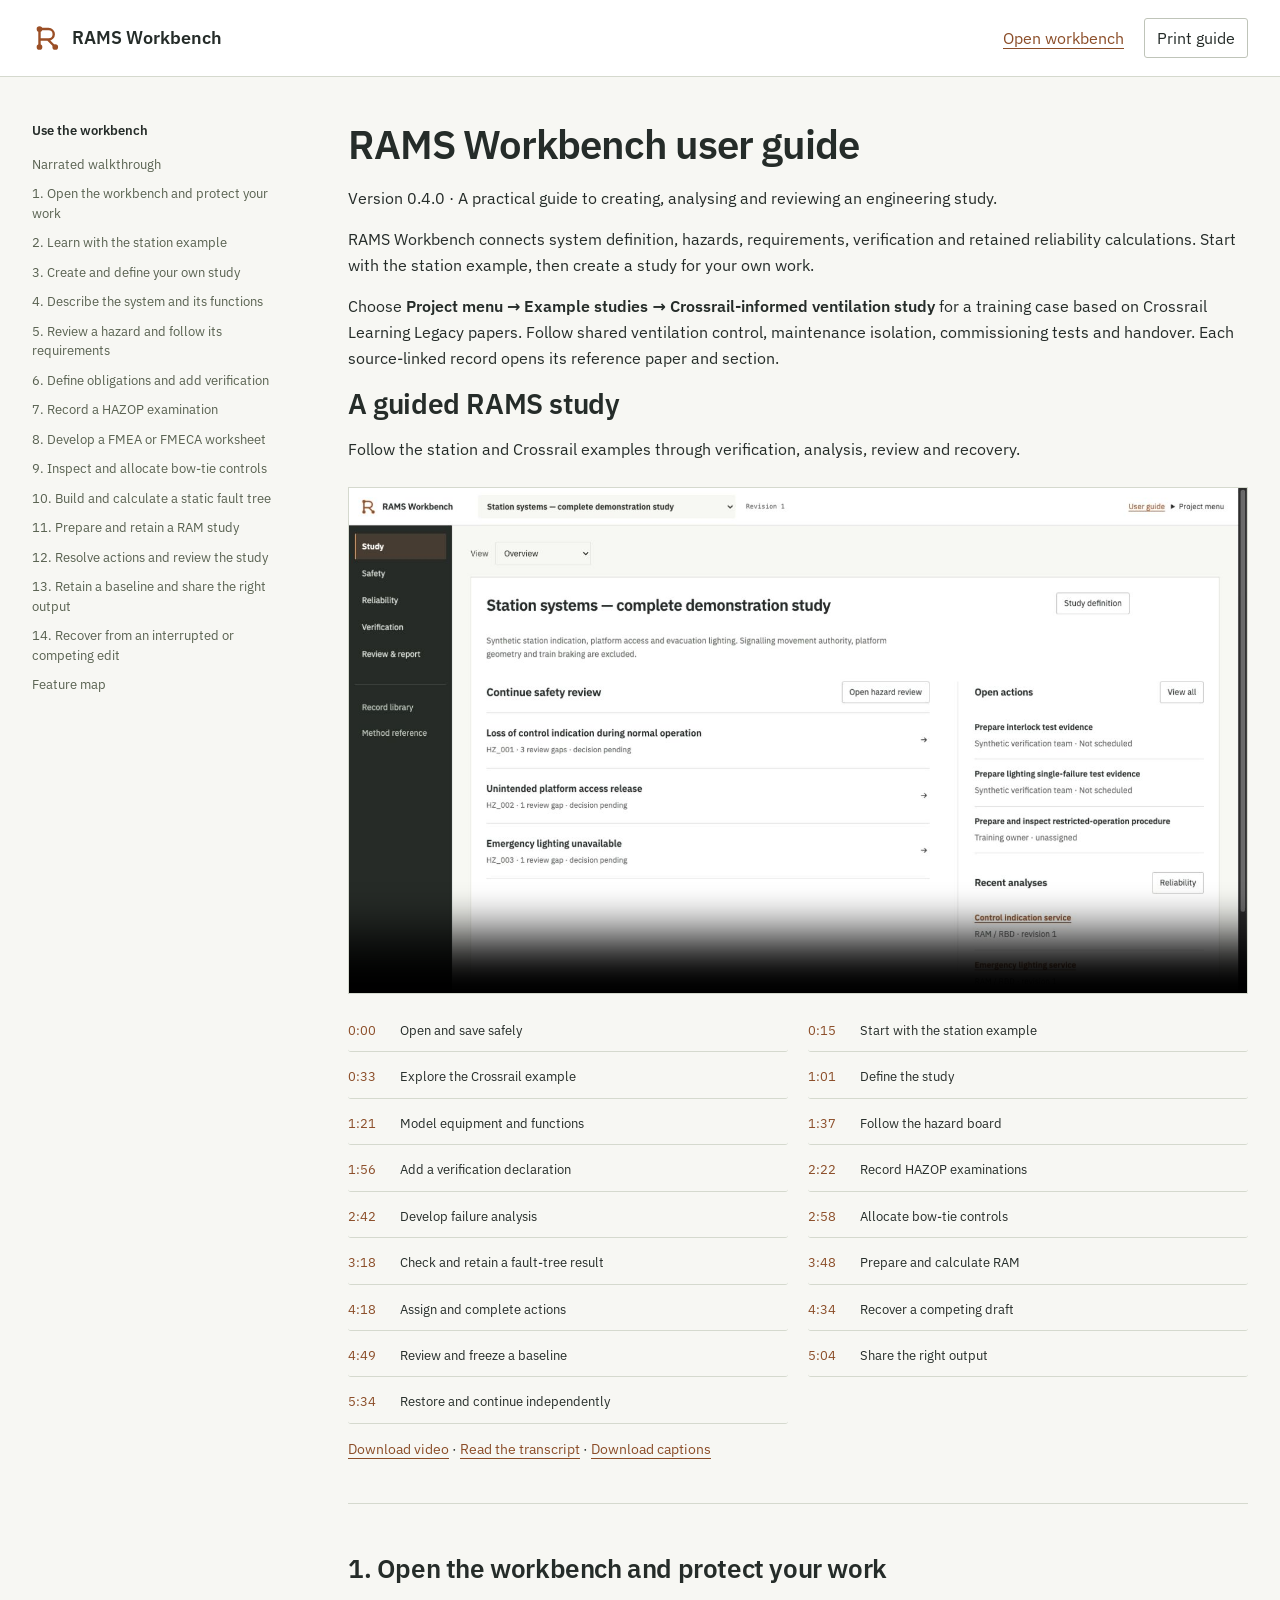
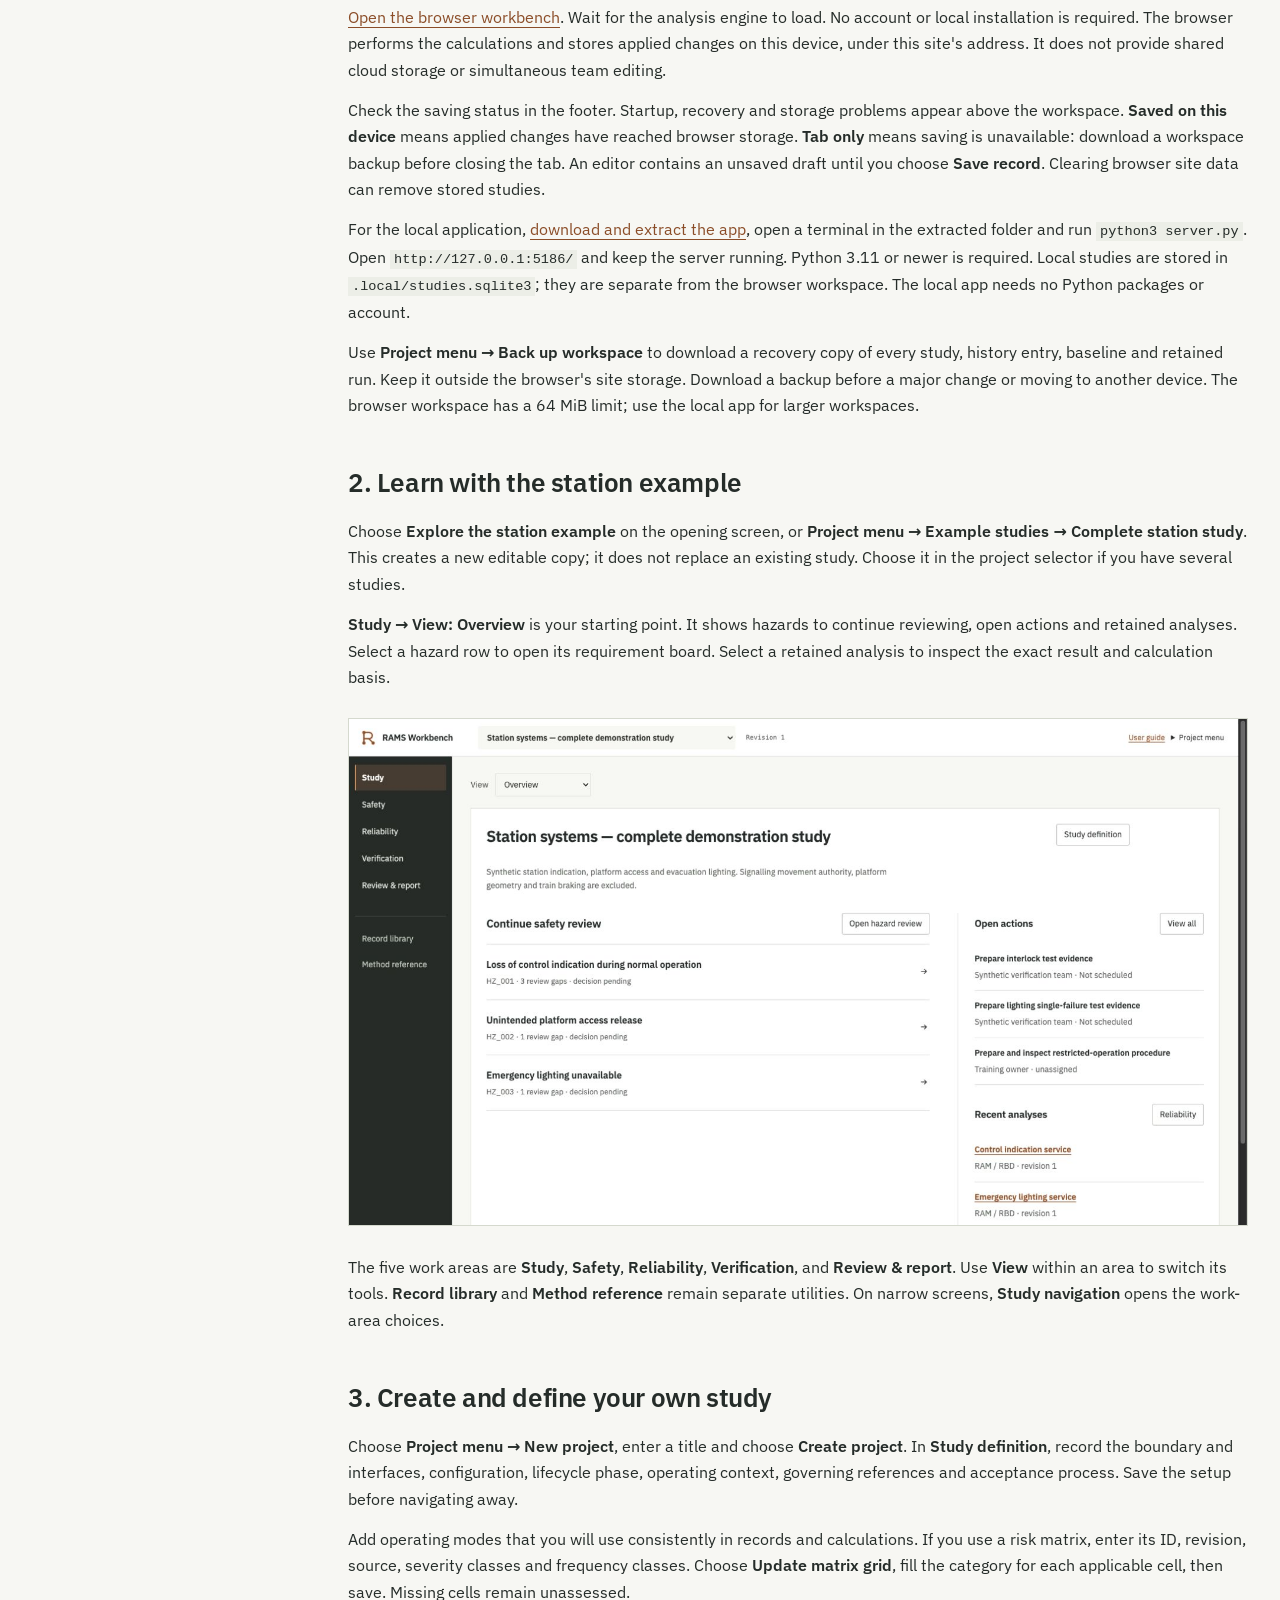
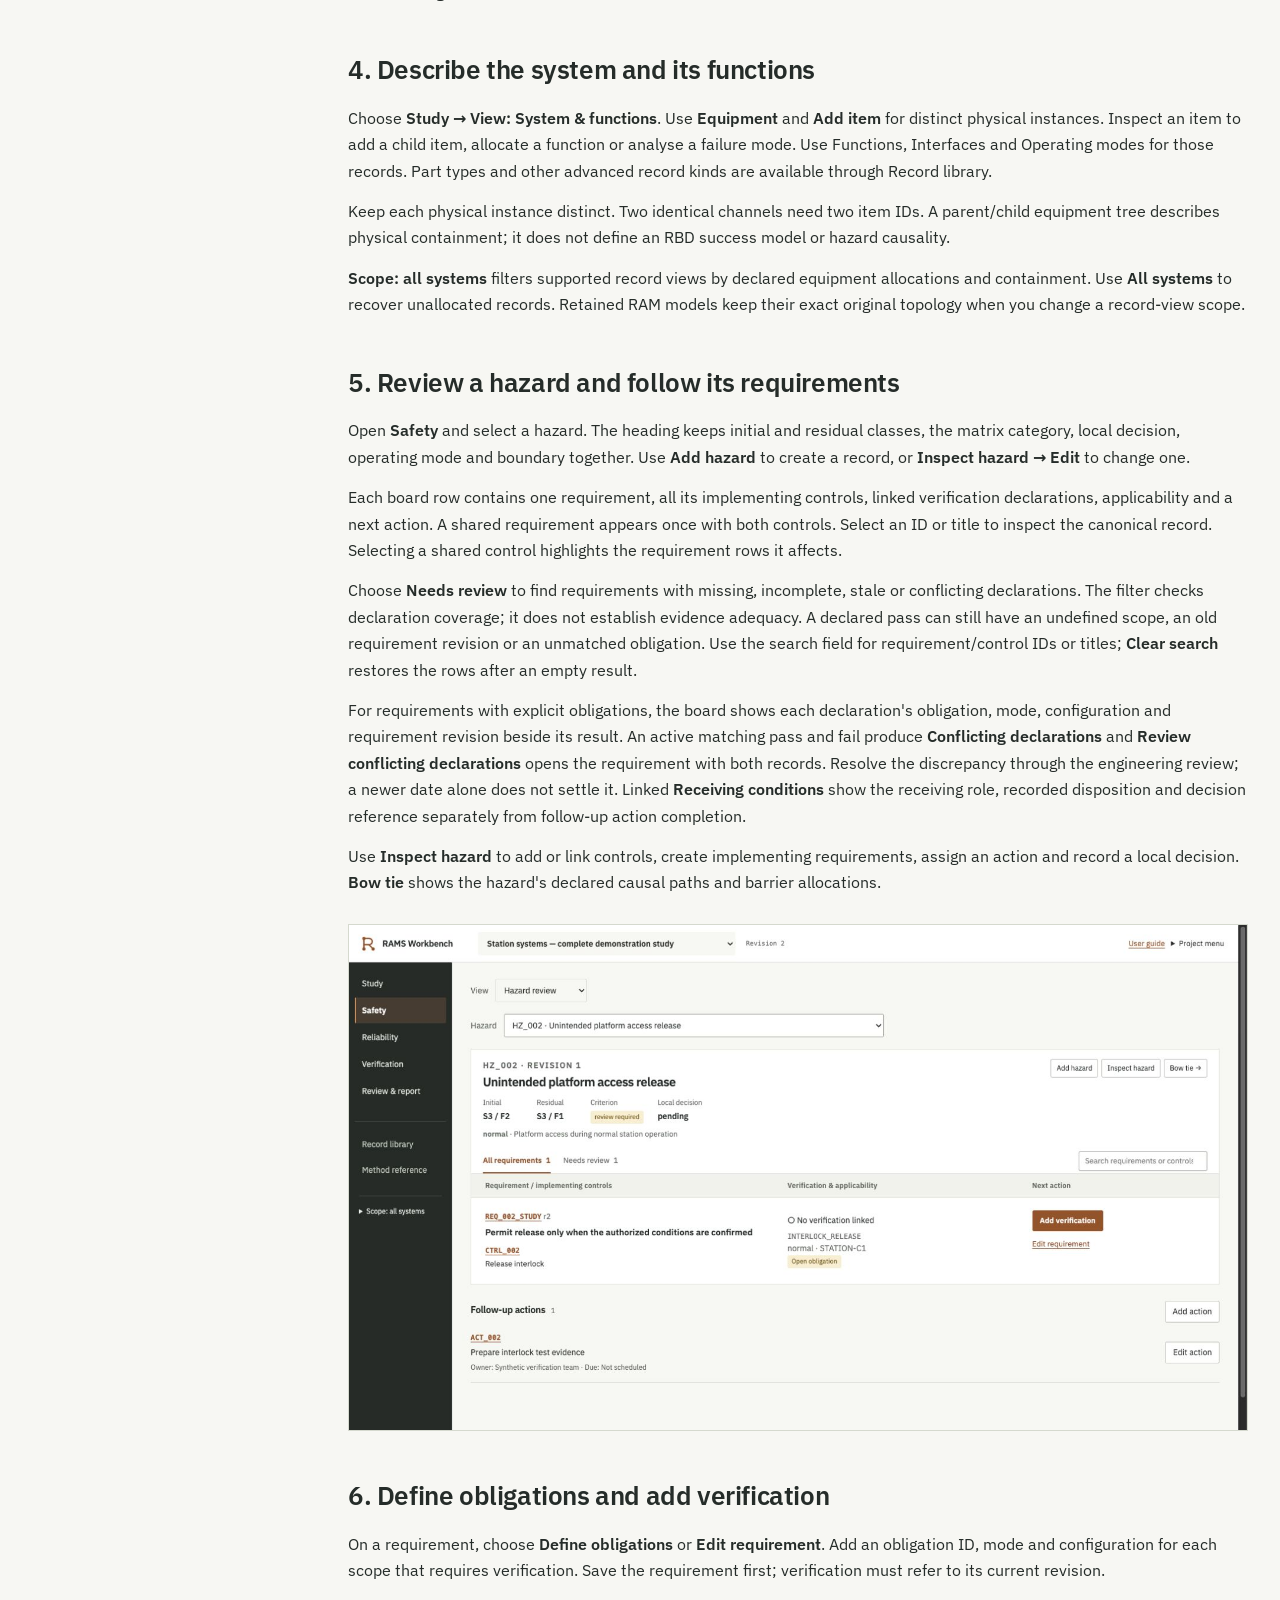
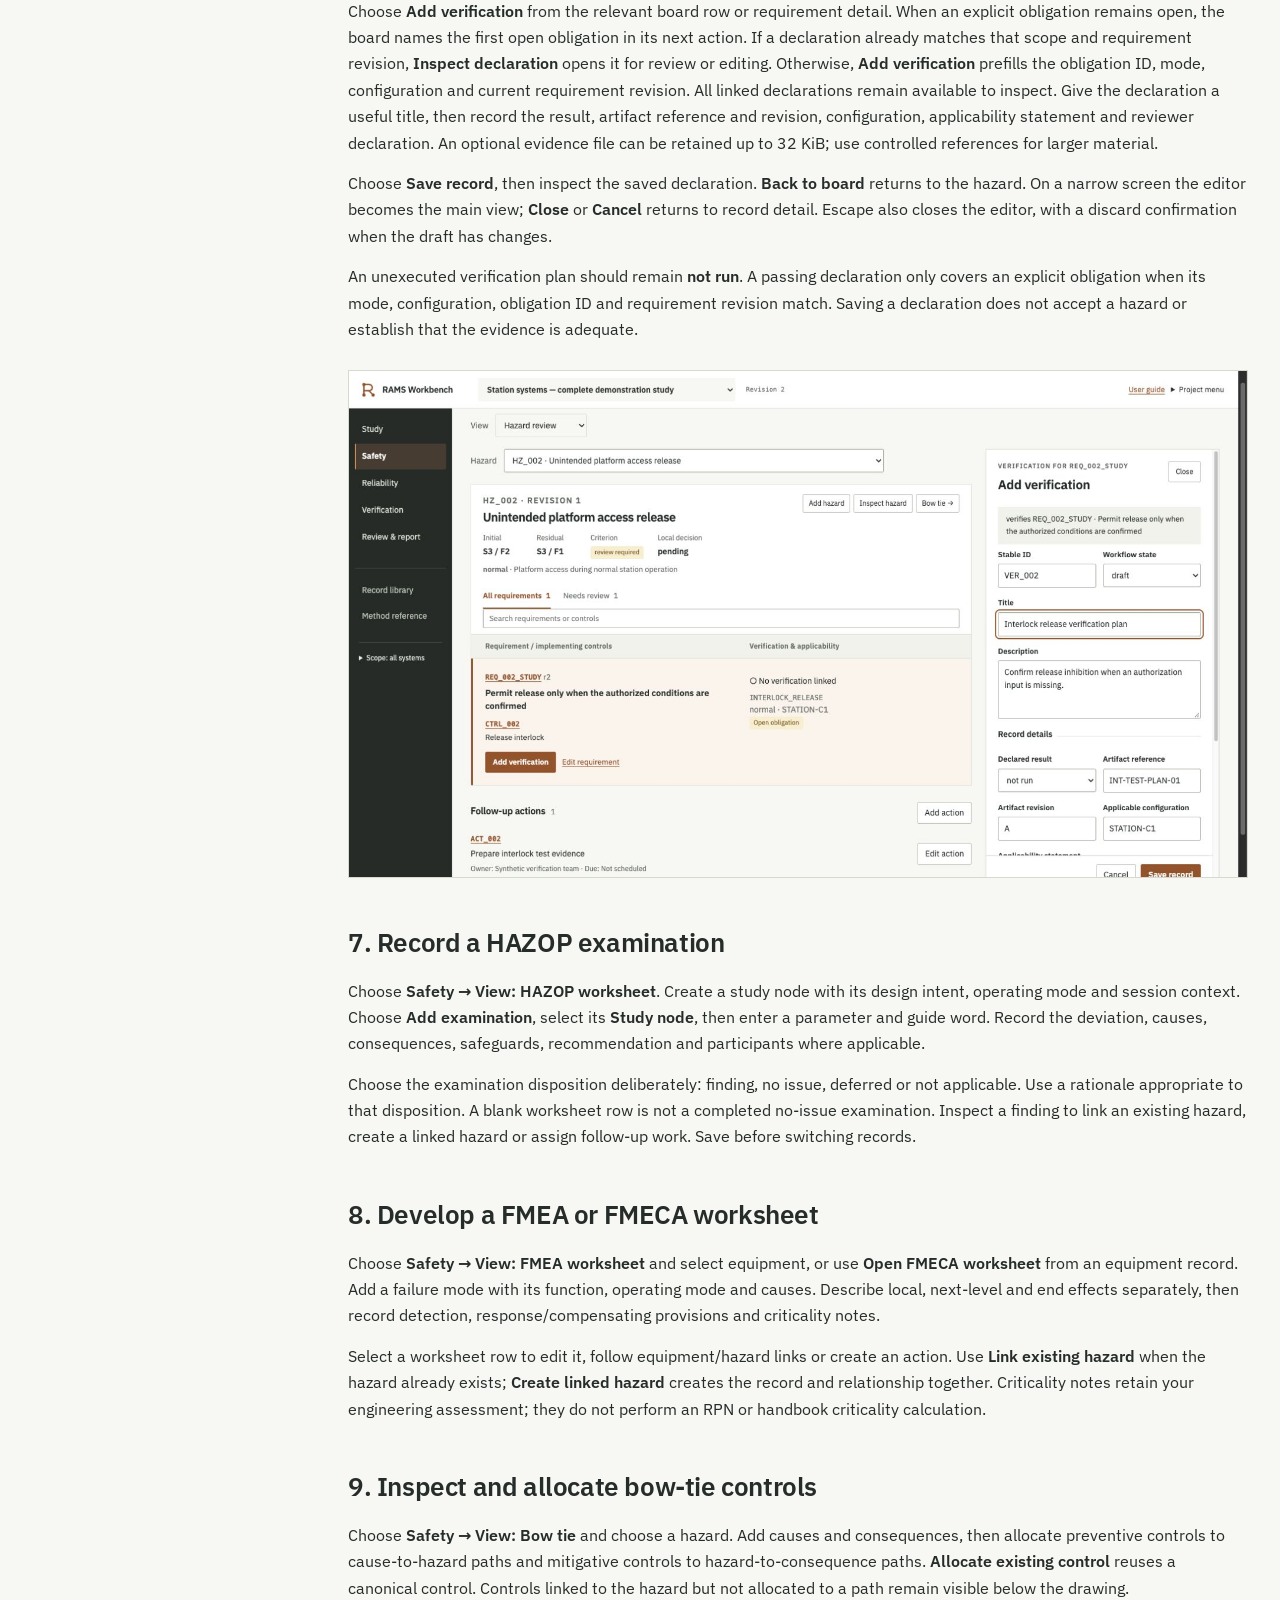
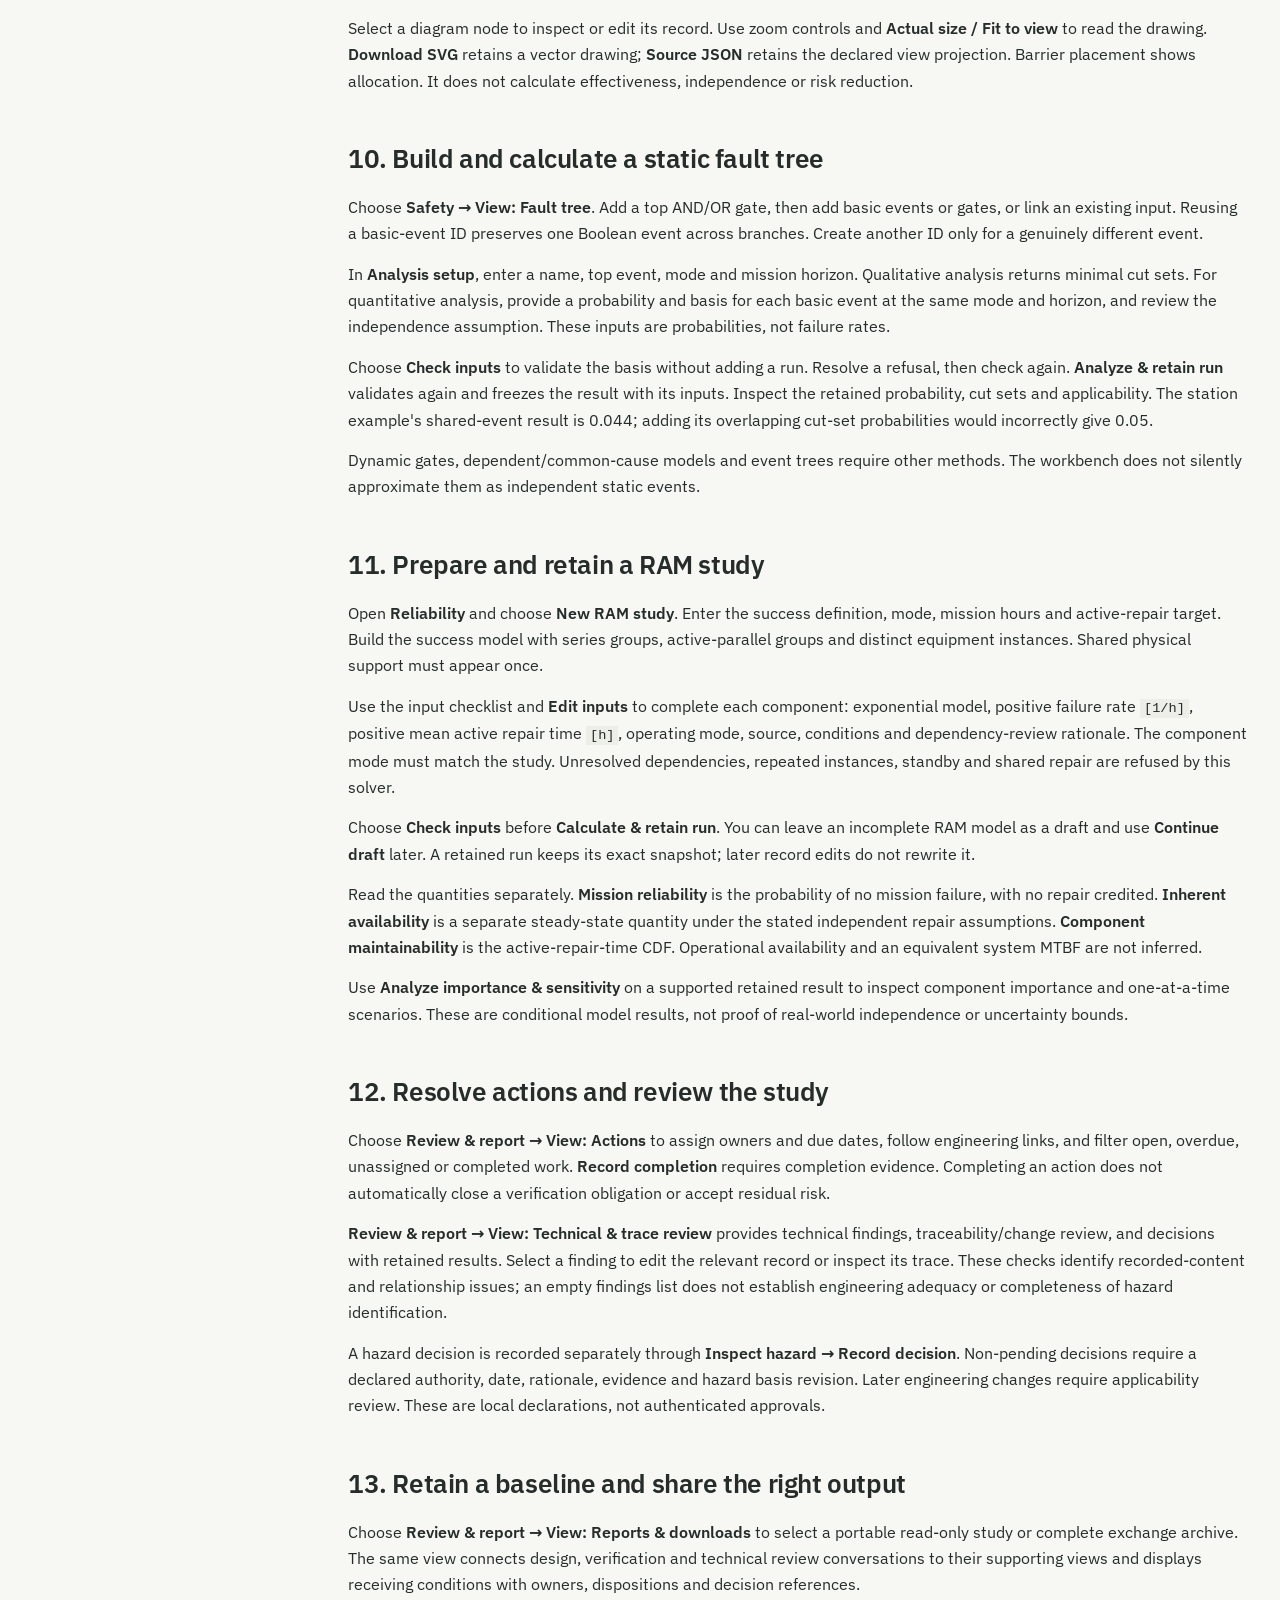
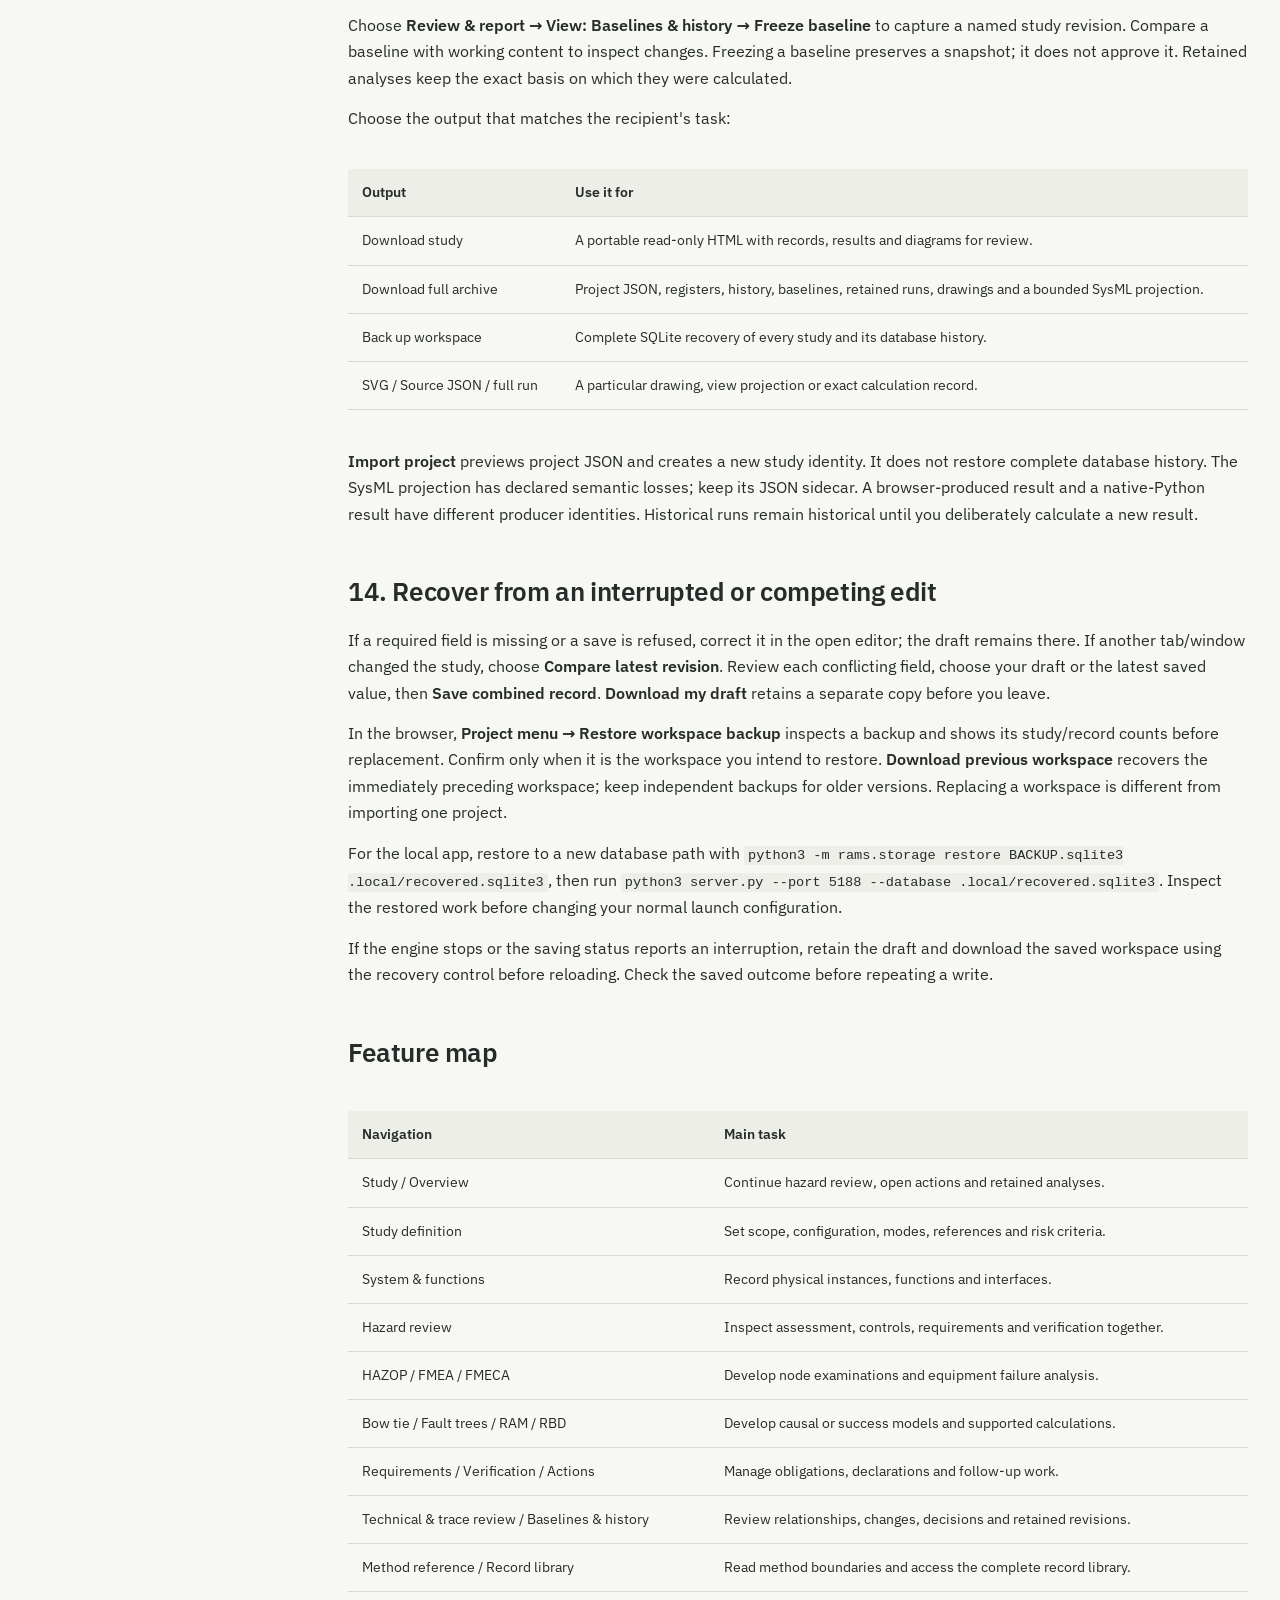
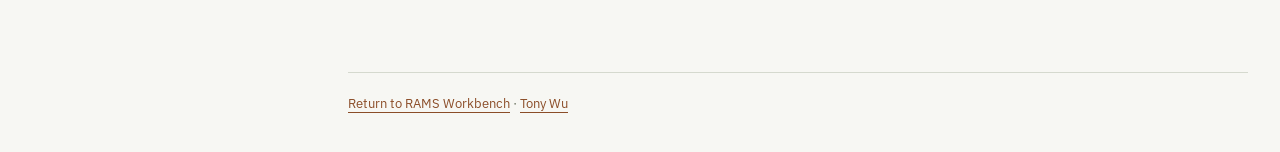
==== commit 658a023c: "Publish verified static build from f89b945b3016 [skip ci]" ====
--- a/guide/index.html
+++ b/guide/index.html
@@ -1,10 +1,10 @@
-<!doctype html><html lang="en"><head><meta charset="utf-8"><meta name="viewport" content="width=device-width,initial-scale=1"><title>RAMS Workbench — user guide & walkthrough</title><link rel="icon" href="../favicon.svg?v=26233652cd1b3dd2" type="image/svg+xml"><link rel="stylesheet" href="guide.css?v=26233652cd1b3dd2"><script src="guide.js?v=26233652cd1b3dd2" defer></script></head><body>
-<header><a class="brand" href="../"><img src="../logo.svg?v=26233652cd1b3dd2" width="30" height="30" alt=""> <span>RAMS Workbench</span></a><div><a href="../">Open workbench</a><button id="printGuide">Print guide</button></div></header>
+<!doctype html><html lang="en"><head><meta charset="utf-8"><meta name="viewport" content="width=device-width,initial-scale=1"><title>RAMS Workbench — user guide & walkthrough</title><link rel="icon" href="../favicon.svg?v=94de19e150622cd6" type="image/svg+xml"><link rel="stylesheet" href="guide.css?v=94de19e150622cd6"><script src="guide.js?v=94de19e150622cd6" defer></script></head><body>
+<header><a class="brand" href="../"><img src="../logo.svg?v=94de19e150622cd6" width="30" height="30" alt=""> <span>RAMS Workbench</span></a><div><a href="../">Open workbench</a><button id="printGuide">Print guide</button></div></header>
 <main><aside aria-label="Guide contents"><strong>Use the workbench</strong><a href="#walkthrough">Narrated walkthrough</a><a href="#1-open-the-workbench-and-protect-your-work">1. Open the workbench and protect your work</a><a href="#2-learn-with-the-station-example">2. Learn with the station example</a><a href="#3-create-and-define-your-own-study">3. Create and define your own study</a><a href="#4-describe-the-system-and-its-functions">4. Describe the system and its functions</a><a href="#5-review-a-hazard-and-follow-its-requirements">5. Review a hazard and follow its requirements</a><a href="#6-define-obligations-and-add-verification">6. Define obligations and add verification</a><a href="#7-record-a-hazop-examination">7. Record a HAZOP examination</a><a href="#8-develop-a-fmea-or-fmeca-worksheet">8. Develop a FMEA or FMECA worksheet</a><a href="#9-inspect-and-allocate-bow-tie-controls">9. Inspect and allocate bow-tie controls</a><a href="#10-build-and-calculate-a-static-fault-tree">10. Build and calculate a static fault tree</a><a href="#11-prepare-and-retain-a-ram-study">11. Prepare and retain a RAM study</a><a href="#12-resolve-actions-and-review-the-study">12. Resolve actions and review the study</a><a href="#13-retain-a-baseline-and-share-the-right-output">13. Retain a baseline and share the right output</a><a href="#14-recover-from-an-interrupted-or-competing-edit">14. Recover from an interrupted or competing edit</a><a href="#feature-map">Feature map</a></aside><article><h1 id="rams-workbench-user-guide">RAMS Workbench user guide</h1>
 <p>Version 0.4.0 · A practical guide to creating, analysing and reviewing an engineering study.</p>
 <p>RAMS Workbench connects system definition, hazards, requirements, verification and retained reliability calculations. Start with the station example, then create a study for your own work.</p>
 <p>Choose <strong>Project menu → Example studies → Crossrail-informed ventilation study</strong> for a training case based on Crossrail Learning Legacy papers. Follow shared ventilation control, maintenance isolation, commissioning tests and handover. Each source-linked record opens its reference paper and section.</p>
-<section id="walkthrough" aria-labelledby="videoTitle"><h2 id="videoTitle">A guided RAMS study</h2><p>Follow the station and Crossrail examples through verification, analysis, review and recovery.</p><video id="walkthroughVideo" controls preload="metadata" poster="images/02-workspace.jpg?v=26233652cd1b3dd2"><source src="walkthrough.mp4?v=26233652cd1b3dd2" type="video/mp4"><track src="captions.vtt?v=26233652cd1b3dd2" kind="captions" srclang="en" label="English">Your browser does not support video. <a href="walkthrough.mp4?v=26233652cd1b3dd2">Download the walkthrough</a>.</video><div id="chapters" aria-label="Walkthrough chapters"></div><p class="video-links"><a href="walkthrough.mp4?v=26233652cd1b3dd2" download>Download video</a> · <a href="transcript.html">Read the transcript</a> · <a href="captions.vtt?v=26233652cd1b3dd2" download>Download captions</a></p></section>
+<section id="walkthrough" aria-labelledby="videoTitle"><h2 id="videoTitle">A guided RAMS study</h2><p>Follow the station and Crossrail examples through verification, analysis, review and recovery.</p><video id="walkthroughVideo" controls preload="metadata" poster="images/02-workspace.jpg?v=94de19e150622cd6"><source src="walkthrough.mp4?v=94de19e150622cd6" type="video/mp4"><track src="captions.vtt?v=94de19e150622cd6" kind="captions" srclang="en" label="English">Your browser does not support video. <a href="walkthrough.mp4?v=94de19e150622cd6">Download the walkthrough</a>.</video><div id="chapters" aria-label="Walkthrough chapters"></div><p class="video-links"><a href="walkthrough.mp4?v=94de19e150622cd6" download>Download video</a> · <a href="transcript.html">Read the transcript</a> · <a href="captions.vtt?v=94de19e150622cd6" download>Download captions</a></p></section>
 <h2 id="1-open-the-workbench-and-protect-your-work">1. Open the workbench and protect your work</h2>
 <p><a href="https://haitaowu12.github.io/rams-workbench-pages/">Open the browser workbench</a>. Wait for the analysis engine to load. No account or local installation is required. The browser performs the calculations and stores applied changes on this device, under this site&#x27;s address. It does not provide shared cloud storage or simultaneous team editing.</p>
 <p>Check the saving status in the footer. Startup, recovery and storage problems appear above the workspace. <strong>Saved on this device</strong> means applied changes have reached browser storage. <strong>Tab only</strong> means saving is unavailable: download a workspace backup before closing the tab. An editor contains an unsaved draft until you choose <strong>Save record</strong>. Clearing browser site data can remove stored studies.</p>
@@ -13,7 +13,7 @@
 <h2 id="2-learn-with-the-station-example">2. Learn with the station example</h2>
 <p>Choose <strong>Explore the station example</strong> on the opening screen, or <strong>Project menu → Example studies → Complete station study</strong>. This creates a new editable copy; it does not replace an existing study. Choose it in the project selector if you have several studies.</p>
 <p><strong>Study → View: Overview</strong> is your starting point. It shows hazards to continue reviewing, open actions and retained analyses. Select a hazard row to open its requirement board. Select a retained analysis to inspect the exact result and calculation basis.</p>
-<p><img loading="lazy" alt="Study workspace with hazard review, actions and retained analyses" src="./images/02-workspace.jpg?v=26233652cd1b3dd2"></p>
+<p><img loading="lazy" alt="Study workspace with hazard review, actions and retained analyses" src="./images/02-workspace.jpg?v=94de19e150622cd6"></p>
 <p>The five work areas are <strong>Study</strong>, <strong>Safety</strong>, <strong>Reliability</strong>, <strong>Verification</strong>, and <strong>Review &amp; report</strong>. Use <strong>View</strong> within an area to switch its tools. <strong>Record library</strong> and <strong>Method reference</strong> remain separate utilities. On narrow screens, <strong>Study navigation</strong> opens the work-area choices.</p>
 <h2 id="3-create-and-define-your-own-study">3. Create and define your own study</h2>
 <p>Choose <strong>Project menu → New project</strong>, enter a title and choose <strong>Create project</strong>. In <strong>Study definition</strong>, record the boundary and interfaces, configuration, lifecycle phase, operating context, governing references and acceptance process. Save the setup before navigating away.</p>
@@ -28,13 +28,13 @@
 <p>Choose <strong>Needs review</strong> to find requirements with missing, incomplete, stale or conflicting declarations. The filter checks declaration coverage; it does not establish evidence adequacy. A declared pass can still have an undefined scope, an old requirement revision or an unmatched obligation. Use the search field for requirement/control IDs or titles; <strong>Clear search</strong> restores the rows after an empty result.</p>
 <p>For requirements with explicit obligations, the board shows each declaration&#x27;s obligation, mode, configuration and requirement revision beside its result. An active matching pass and fail produce <strong>Conflicting declarations</strong> and <strong>Review conflicting declarations</strong> opens the requirement with both records. Resolve the discrepancy through the engineering review; a newer date alone does not settle it. Linked <strong>Receiving conditions</strong> show the receiving role, recorded disposition and decision reference separately from follow-up action completion.</p>
 <p>Use <strong>Inspect hazard</strong> to add or link controls, create implementing requirements, assign an action and record a local decision. <strong>Bow tie</strong> shows the hazard&#x27;s declared causal paths and barrier allocations.</p>
-<p><img loading="lazy" alt="Hazard requirement board with controls, applicability and next actions" src="./images/04-board.jpg?v=26233652cd1b3dd2"></p>
+<p><img loading="lazy" alt="Hazard requirement board with controls, applicability and next actions" src="./images/04-board.jpg?v=94de19e150622cd6"></p>
 <h2 id="6-define-obligations-and-add-verification">6. Define obligations and add verification</h2>
 <p>On a requirement, choose <strong>Define obligations</strong> or <strong>Edit requirement</strong>. Add an obligation ID, mode and configuration for each scope that requires verification. Save the requirement first; verification must refer to its current revision.</p>
 <p>Choose <strong>Add verification</strong> from the relevant board row or requirement detail. When an explicit obligation remains open, the board names the first open obligation in its next action. If a declaration already matches that scope and requirement revision, <strong>Inspect declaration</strong> opens it for review or editing. Otherwise, <strong>Add verification</strong> prefills the obligation ID, mode, configuration and current requirement revision. All linked declarations remain available to inspect. Give the declaration a useful title, then record the result, artifact reference and revision, configuration, applicability statement and reviewer declaration. An optional evidence file can be retained up to 32 KiB; use controlled references for larger material.</p>
 <p>Choose <strong>Save record</strong>, then inspect the saved declaration. <strong>Back to board</strong> returns to the hazard. On a narrow screen the editor becomes the main view; <strong>Close</strong> or <strong>Cancel</strong> returns to record detail. Escape also closes the editor, with a discard confirmation when the draft has changes.</p>
 <p>An unexecuted verification plan should remain <strong>not run</strong>. A passing declaration only covers an explicit obligation when its mode, configuration, obligation ID and requirement revision match. Saving a declaration does not accept a hazard or establish that the evidence is adequate.</p>
-<p><img loading="lazy" alt="Verification editor alongside its requirement context" src="./images/05-verification.jpg?v=26233652cd1b3dd2"></p>
+<p><img loading="lazy" alt="Verification editor alongside its requirement context" src="./images/05-verification.jpg?v=94de19e150622cd6"></p>
 <h2 id="7-record-a-hazop-examination">7. Record a HAZOP examination</h2>
 <p>Choose <strong>Safety → View: HAZOP worksheet</strong>. Create a study node with its design intent, operating mode and session context. Choose <strong>Add examination</strong>, select its <strong>Study node</strong>, then enter a parameter and guide word. Record the deviation, causes, consequences, safeguards, recommendation and participants where applicable.</p>
 <p>Choose the examination disposition deliberately: finding, no issue, deferred or not applicable. Use a rationale appropriate to that disposition. A blank worksheet row is not a completed no-issue examination. Inspect a finding to link an existing hazard, create a linked hazard or assign follow-up work. Save before switching records.</p>
--- a/guide/guide.css
+++ b/guide/guide.css
@@ -4,4 +4,6 @@
 @media(max-width:550px){header{padding:14px 18px;flex-wrap:wrap;gap:12px}header>div{gap:14px;font-size:14px}main{padding:28px 18px}#chapters{grid-template-columns:1fr}#videoTitle{font-size:30px}h2{font-size:23px}h1{font-size:30px}}
 @media print{header,aside,#walkthrough,footer{display:none}main{display:block;padding:0}article{max-width:none}h1{margin-top:0}h2{break-after:avoid;font-size:20px}p,td{font-size:11px;line-height:1.5}img{max-height:320px;object-fit:contain;break-inside:avoid}a{color:inherit}body{background:#fff}}
 
-header .brand { display: flex; align-items: center; gap: 10px; }
+header .brand { display: flex; align-items: center; gap: 10px; white-space: nowrap; }
+header .brand img { width: 30px; height: 30px; flex: none; border: 0; margin: 0; }
+header .brand span { margin-left: 0; }
